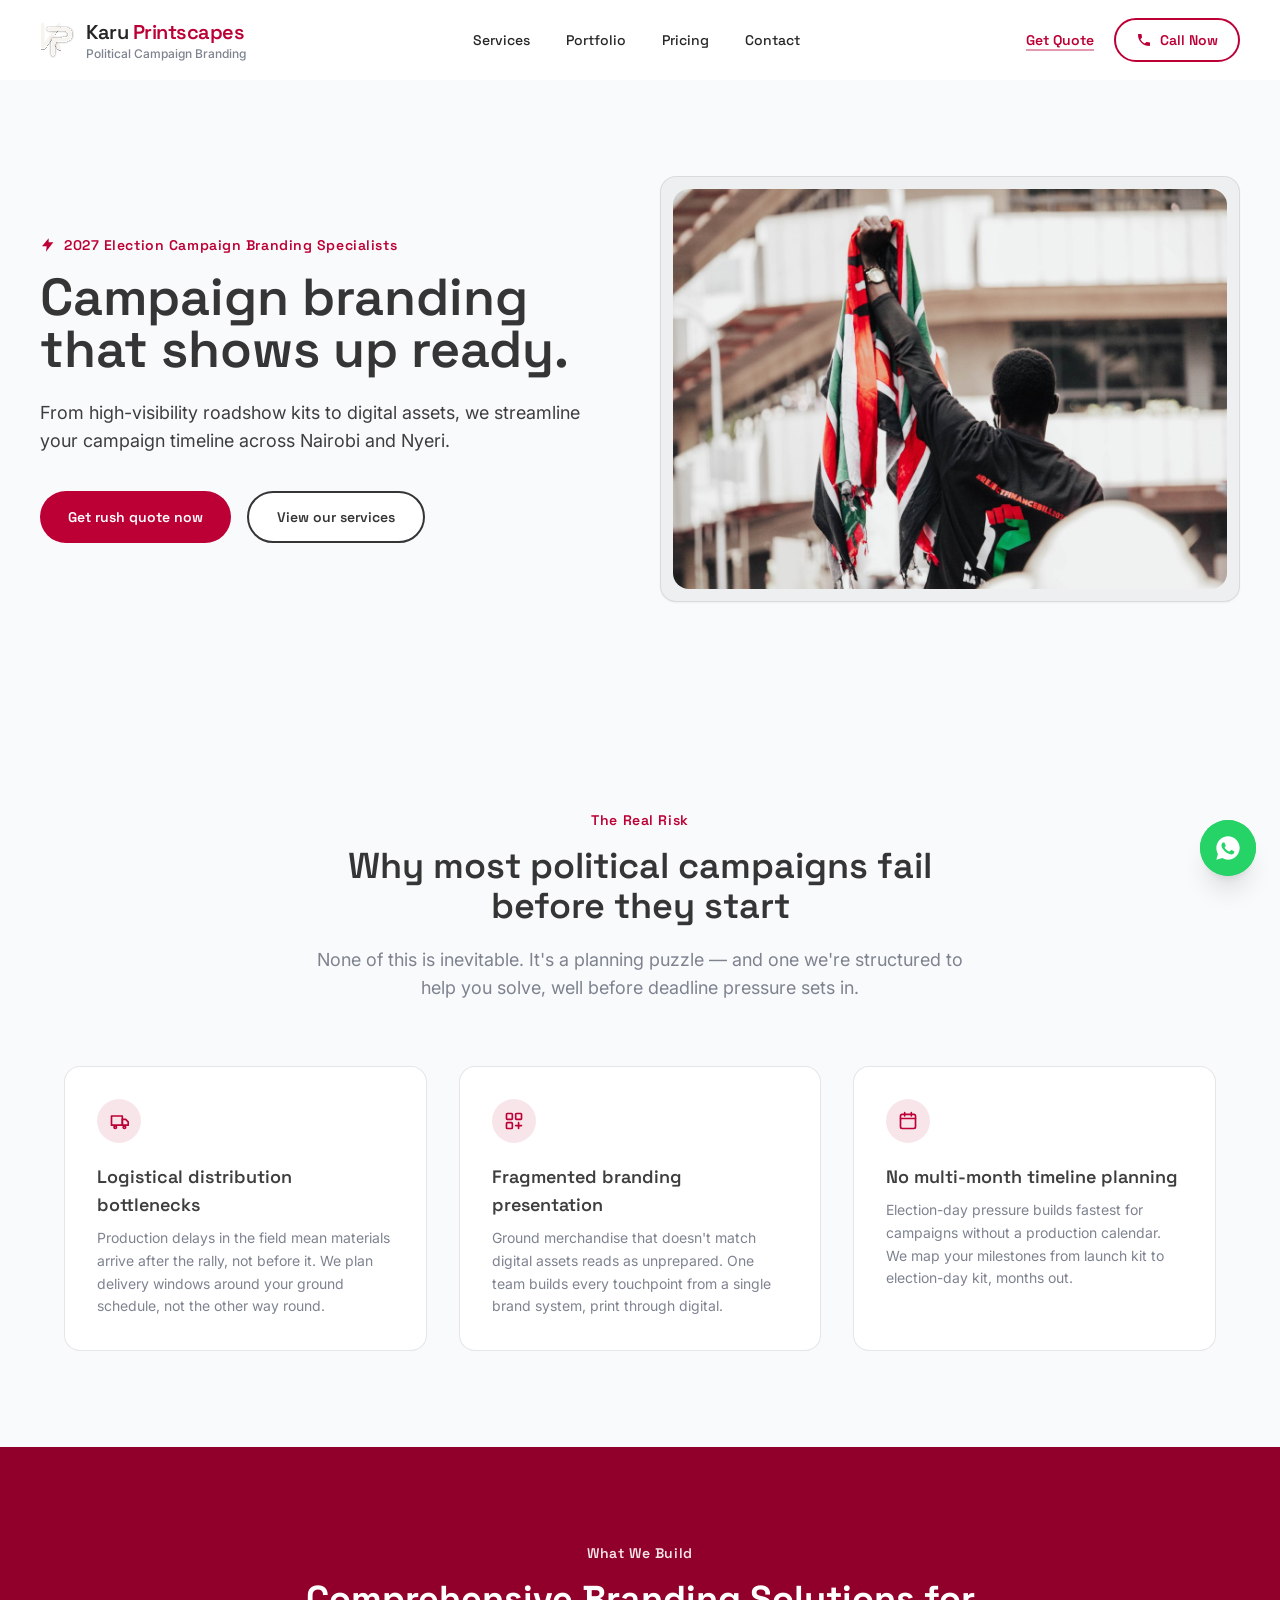
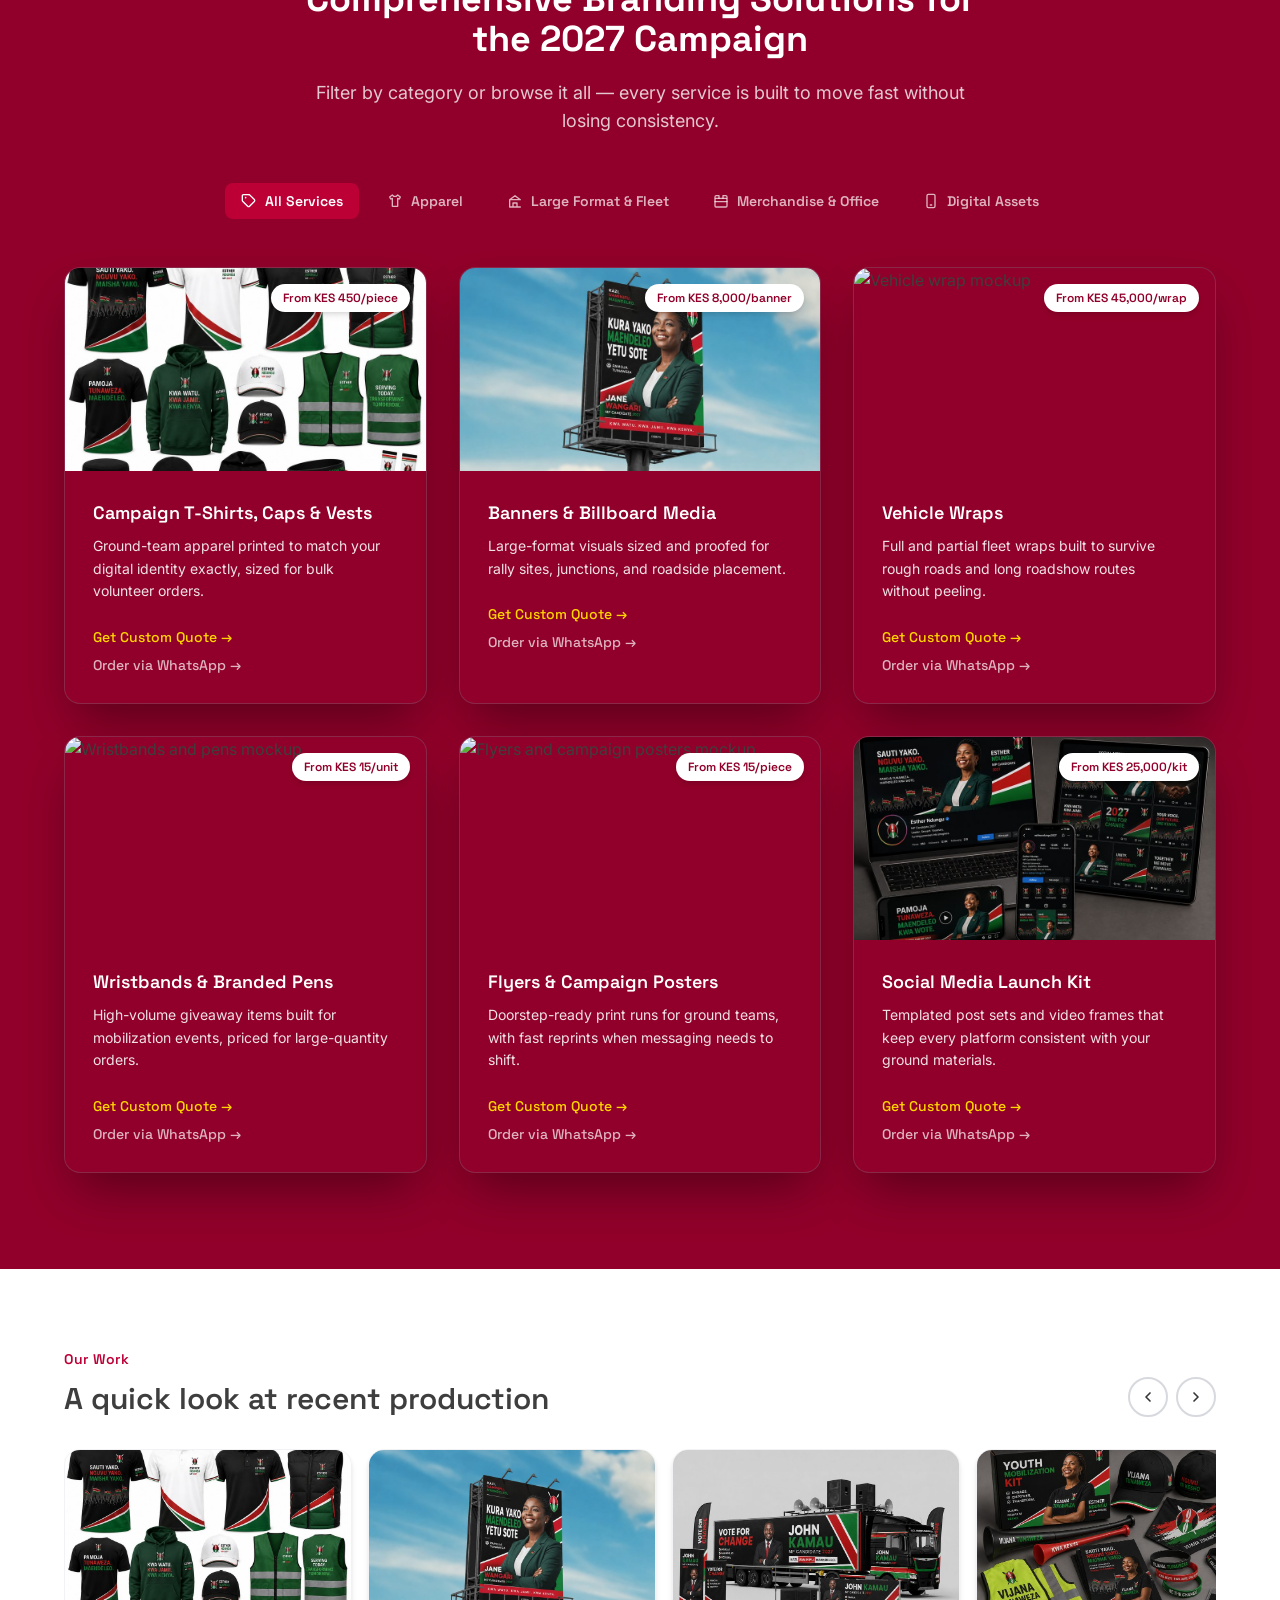
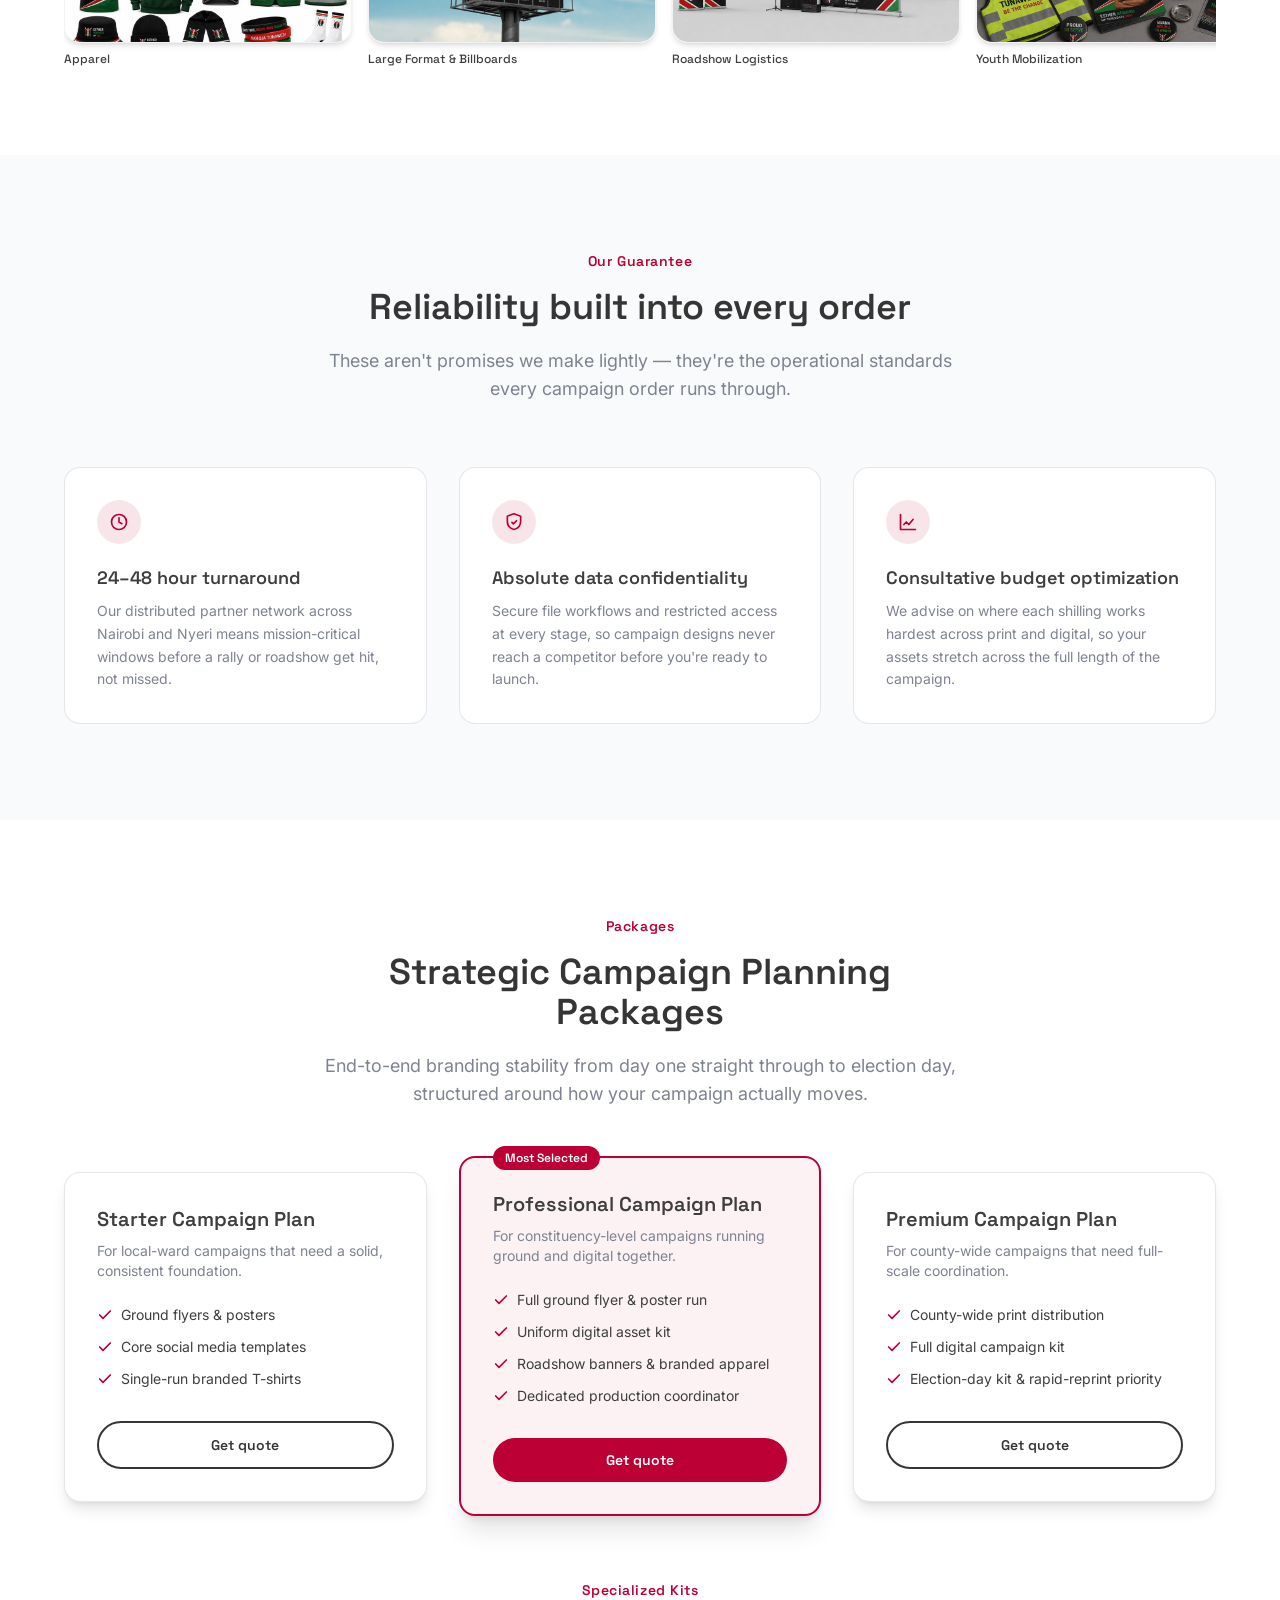
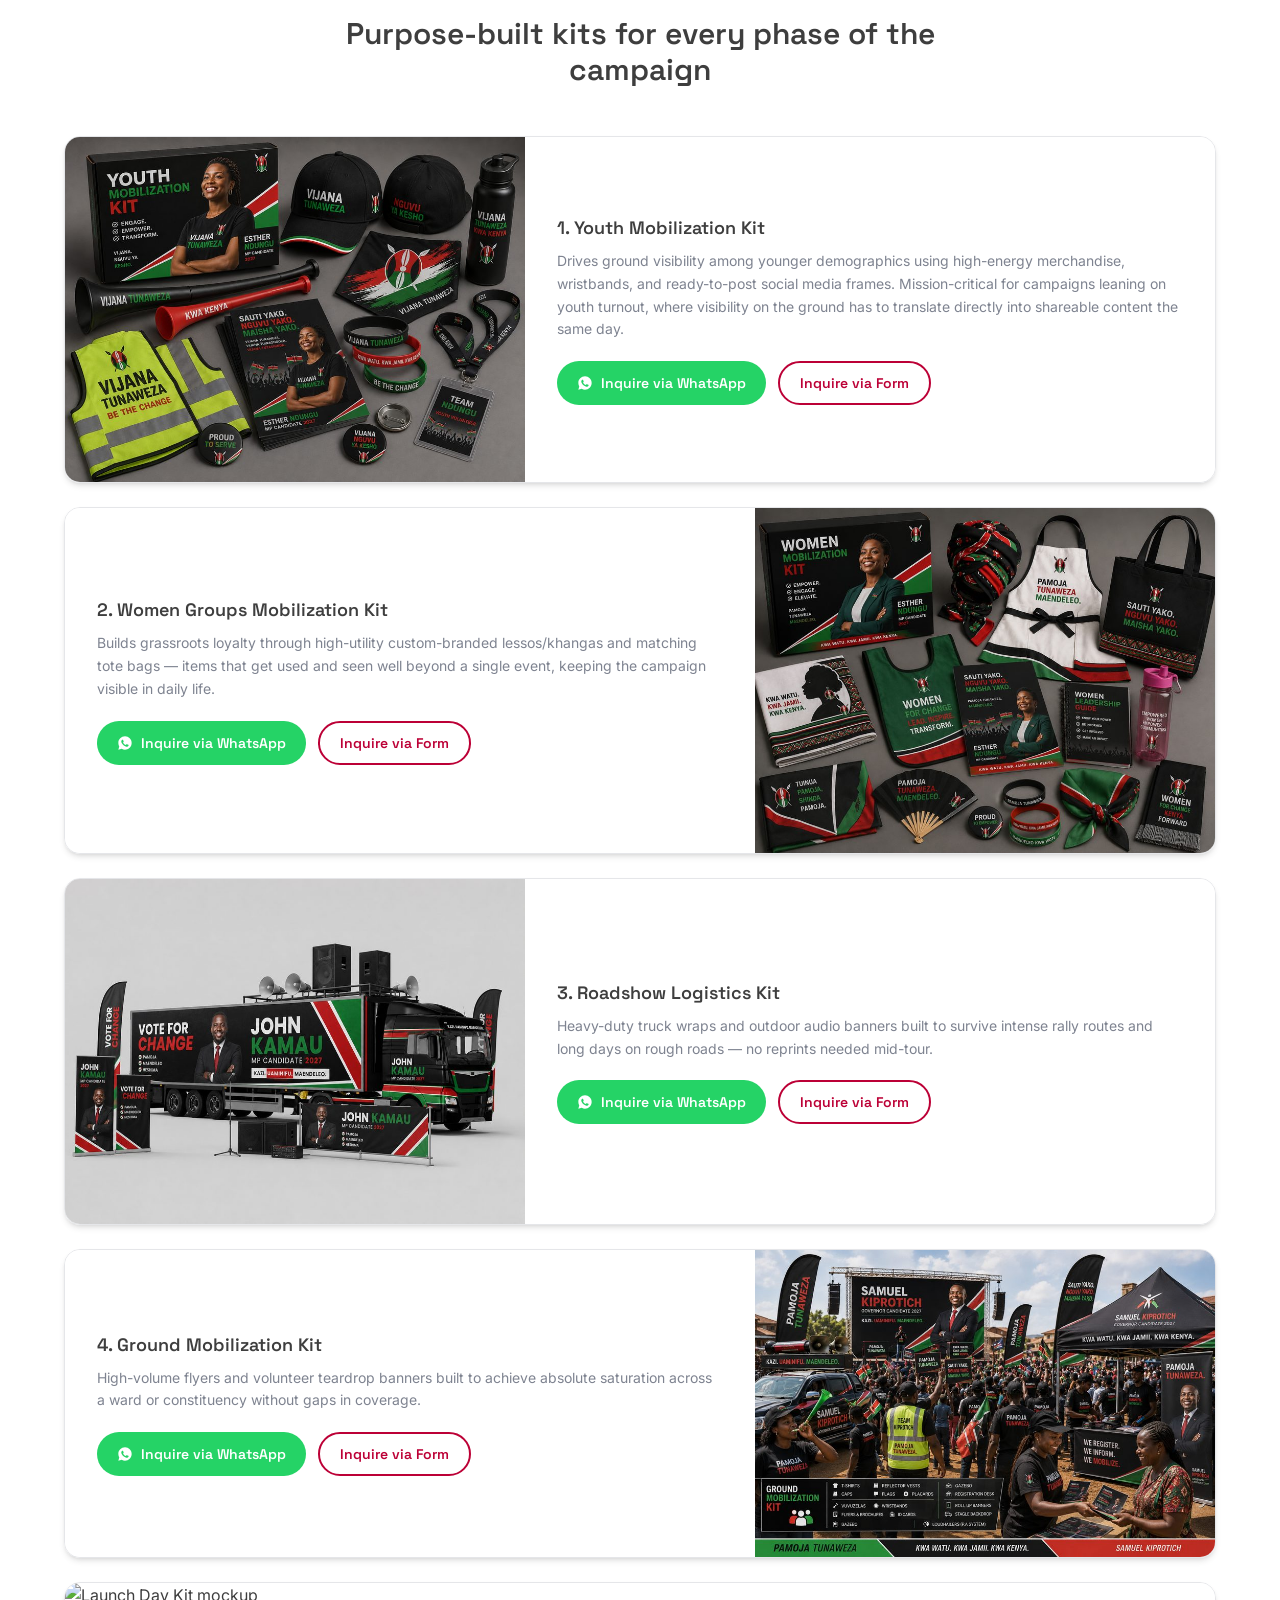
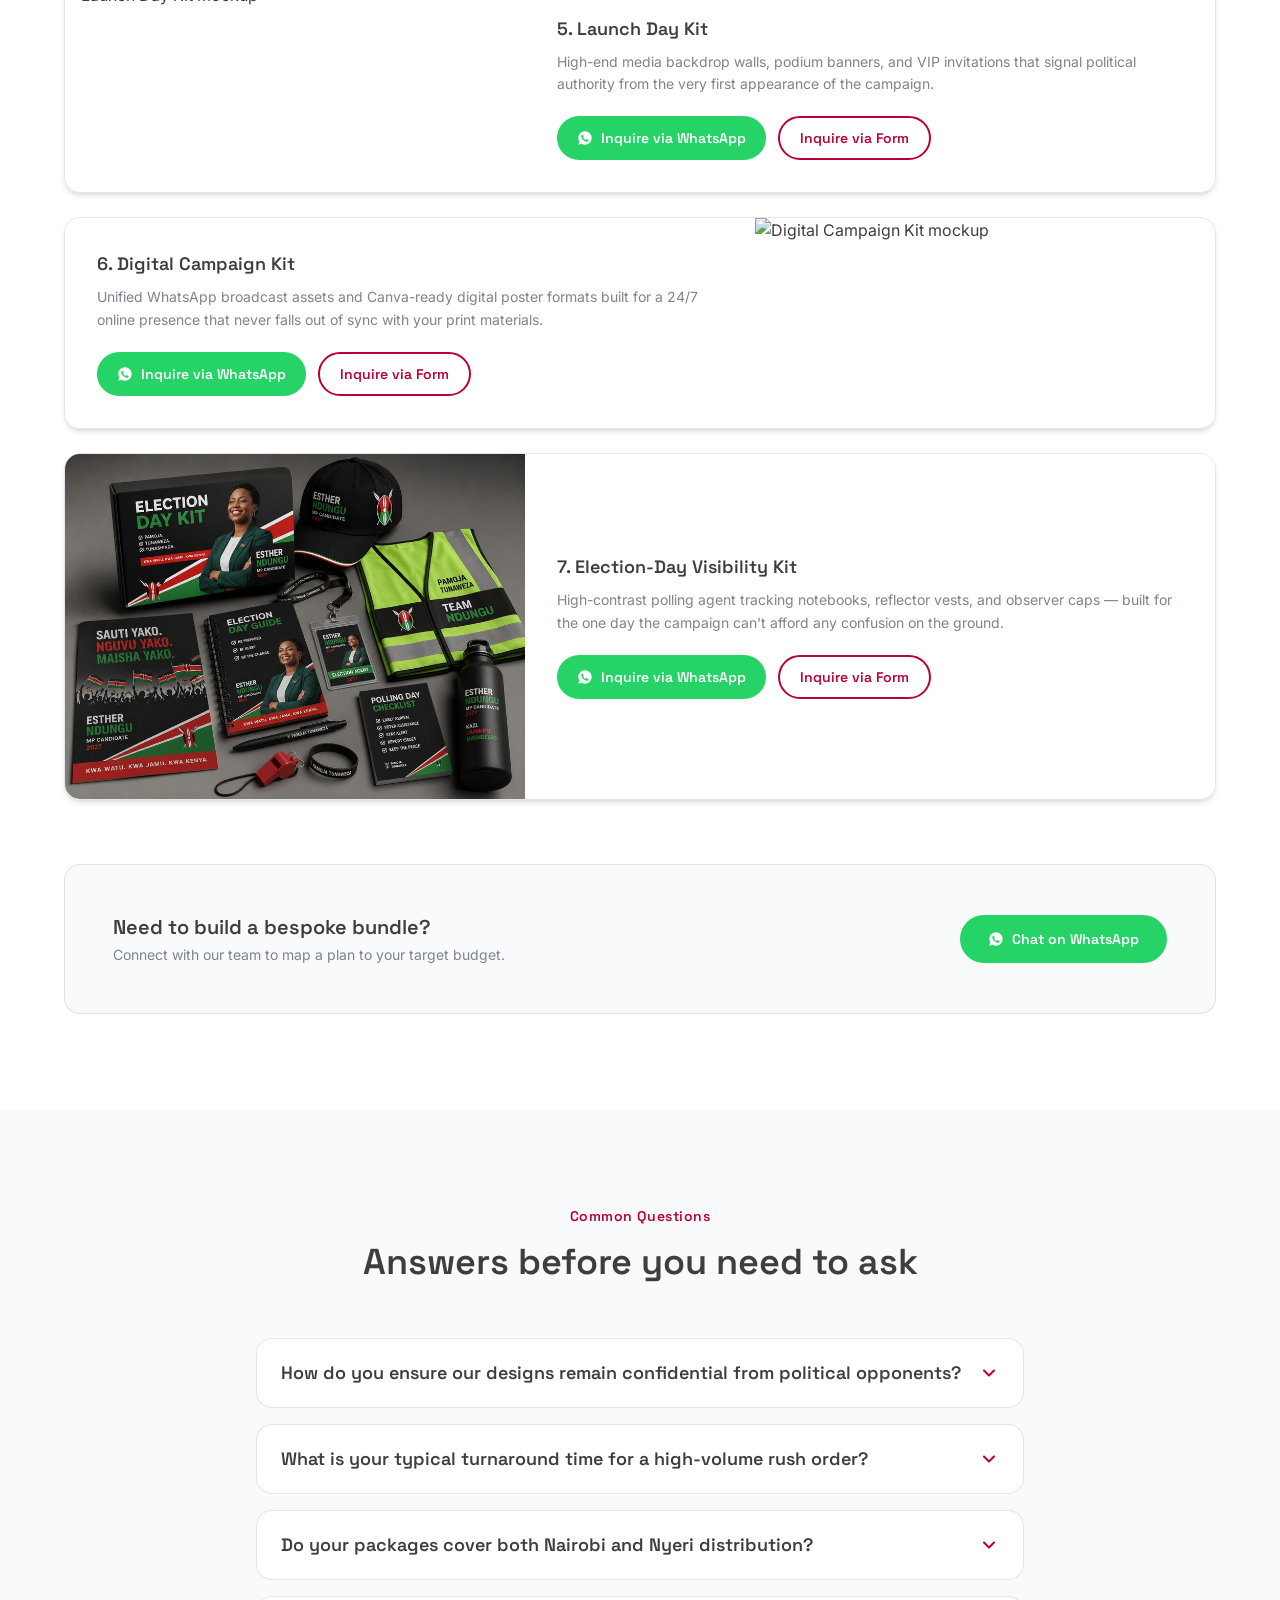
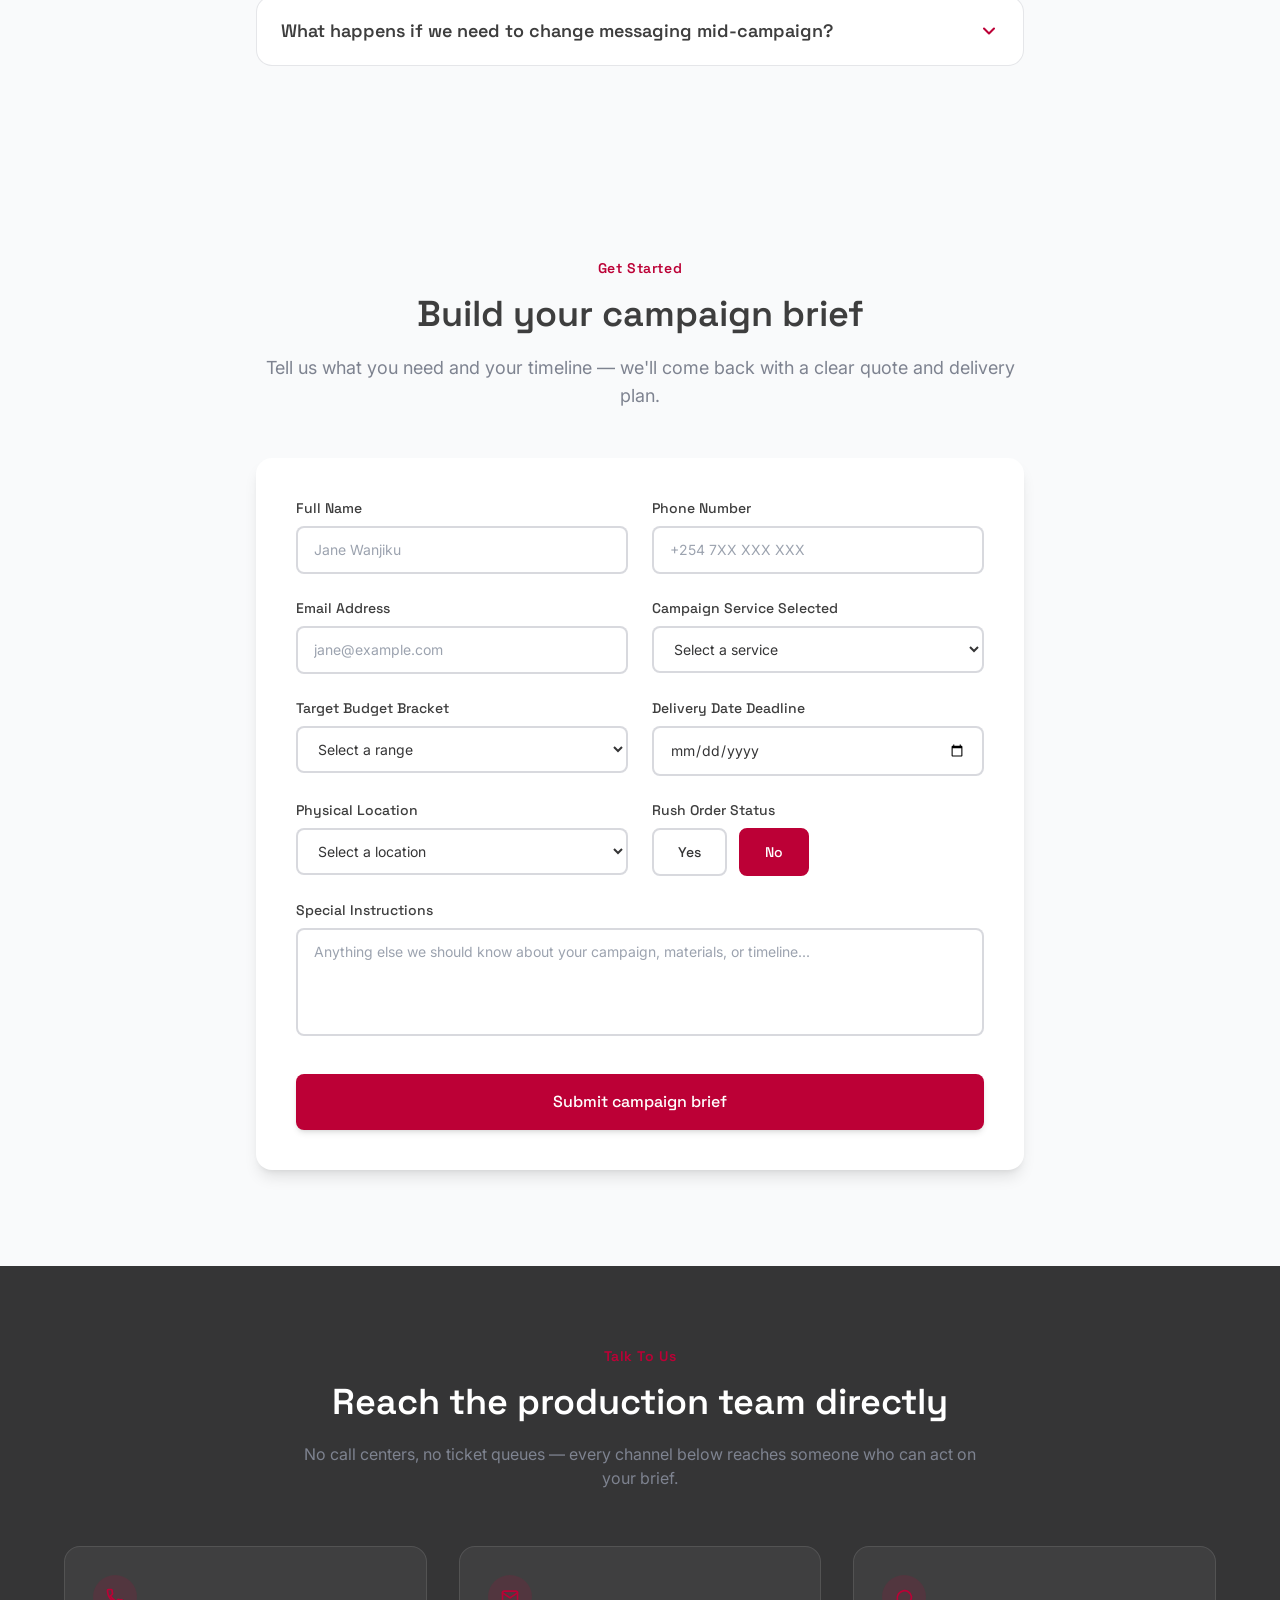
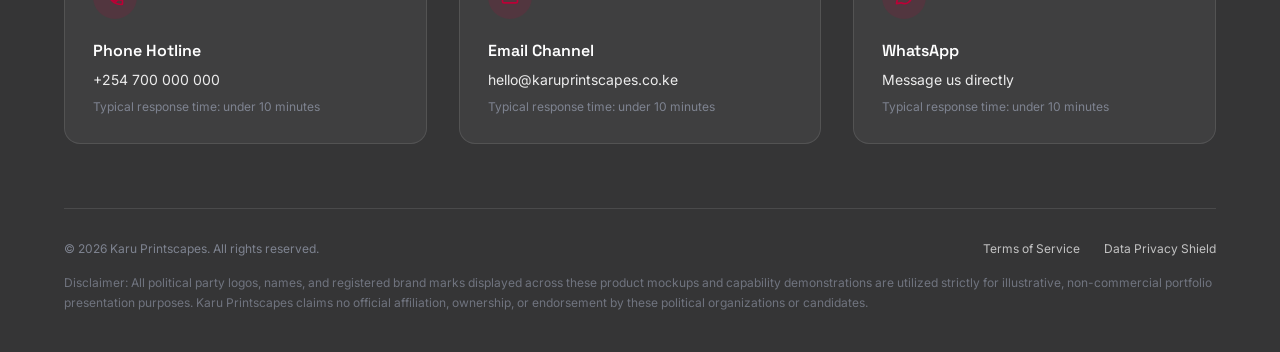
==== index.html @ 7ddee662 "Initial commit" ====
<!DOCTYPE html>
<html lang="en">
<head>
<meta charset="UTF-8" />
<meta name="viewport" content="width=device-width, initial-scale=1.0" />
<title>Karu Printscapes — 2027 Election Campaign Branding Specialists</title>
<meta name="description" content="Print-on-demand, strategic design, and full campaign branding for Kenyan political candidates and party strategists." />

<!-- Open Graph: controls how the link previews when shared via WhatsApp, Facebook, etc. -->
<meta property="og:title" content="Karu Printscapes — 2027 Election Campaign Branding Specialists" />
<meta property="og:description" content="Print-on-demand, strategic design, and full campaign branding across Nairobi and Nyeri." />
<meta property="og:image" content="assets/img/hero-image.jpg" />
<meta property="og:type" content="website" />

<!-- Google Fonts: Space Grotesk (display/nav) + Inter (body/utility) -->
<link rel="preconnect" href="https://fonts.googleapis.com">
<link rel="preconnect" href="https://fonts.gstatic.com" crossorigin>
<link href="https://fonts.googleapis.com/css2?family=Space+Grotesk:wght@500;600;700&family=Inter:wght@400;500;600&display=swap" rel="stylesheet">

<!-- Production Tailwind build: purged + minified (24KB vs the CDN's full runtime compiler) -->
<link rel="stylesheet" href="assets/css/style.css">

<!-- Favicon -->
<link rel="icon" type="image/svg+xml" href="assets/img/karu-logo.svg">

</head>

<body class="bg-white antialiased">

<!-- ============ STICKY HEADER ============ -->
<header id="site-header" class="sticky top-0 z-50 bg-transparent transition-all duration-300 ease-in-out">
  <div class="max-w-7xl mx-auto px-5 sm:px-8 lg:px-10">
    <div class="flex items-center justify-between h-16 md:h-20">

      <!-- Logo mark + wordmark -->
      <a href="#top" class="flex items-center gap-3 shrink-0 group">
        <!-- Karu Printscapes logo mark -->
        <img src="assets/img/karu-logo.svg" alt="Karu Printscapes Logo" class="h-9 w-auto shrink-0">
        <span class="flex flex-col leading-tight">
          <span class="font-display font-semibold text-lg md:text-xl tracking-tight">
            <span class="logo-text text-neutral-800 transition-colors duration-300 ease-in-out">Karu</span>
            <span class="text-brand-red">Printscapes</span>
          </span>
          <span class="logo-subtitle font-body text-[11px] sm:text-xs font-medium text-brand-slate transition-colors duration-300 ease-in-out">
            Political Campaign Branding
          </span>
        </span>
      </a>

      <!-- Desktop nav -->
      <nav class="hidden md:flex items-center gap-9">
        <a href="#services" class="nav-link font-display text-sm font-medium text-neutral-800 hover:text-brand-red transition-colors duration-300">Services</a>
        <a href="#portfolio" class="nav-link font-display text-sm font-medium text-neutral-800 hover:text-brand-red transition-colors duration-300">Portfolio</a>
        <a href="#pricing" class="nav-link font-display text-sm font-medium text-neutral-800 hover:text-brand-red transition-colors duration-300">Pricing</a>
        <a href="#contact" class="nav-link font-display text-sm font-medium text-neutral-800 hover:text-brand-red transition-colors duration-300">Contact</a>
      </nav>

      <!-- Desktop right actions -->
      <div class="hidden md:flex items-center gap-5">
        <a href="#brief" class="font-display text-sm font-semibold text-brand-red hover:text-brand-crimson transition-colors duration-300 underline decoration-2 underline-offset-4 decoration-brand-red/40 hover:decoration-brand-crimson">
          Get Quote
        </a>
        <a href="tel:+254700000000"
           class="inline-flex items-center gap-2 font-display text-sm font-semibold px-5 py-2.5 rounded-full border-2 border-brand-red text-brand-red bg-white
                  transition-all duration-300 ease-in-out
                  hover:bg-brand-red hover:text-white hover:shadow-lg hover:shadow-brand-red/25 hover:-translate-y-0.5">
          <svg xmlns="http://www.w3.org/2000/svg" viewBox="0 0 24 24" fill="currentColor" class="w-4 h-4">
            <path d="M6.62 10.79a15.05 15.05 0 0 0 6.59 6.59l2.2-2.2a1 1 0 0 1 1.01-.24 11.36 11.36 0 0 0 3.57.57 1 1 0 0 1 1 1V20a1 1 0 0 1-1 1A17 17 0 0 1 3 4a1 1 0 0 1 1-1h3.5a1 1 0 0 1 1 1 11.36 11.36 0 0 0 .57 3.57 1 1 0 0 1-.25 1.01l-2.2 2.21Z"/>
          </svg>
          Call Now
        </a>
      </div>

      <!-- Mobile hamburger -->
      <button id="menu-toggle" aria-label="Toggle navigation menu" aria-expanded="false"
              class="md:hidden flex flex-col justify-center items-center w-10 h-10 rounded-lg
                     transition-colors duration-300 hover:bg-brand-red/5 focus:outline-none focus:ring-2 focus:ring-brand-red/40">
        <span class="hamburger-line line-1 block w-6 h-0.5 bg-neutral-800 rounded-full mb-1.5 transition-colors duration-300 ease-in-out"></span>
        <span class="hamburger-line line-2 block w-6 h-0.5 bg-neutral-800 rounded-full mb-1.5 transition-colors duration-300 ease-in-out"></span>
        <span class="hamburger-line line-3 block w-6 h-0.5 bg-neutral-800 rounded-full transition-colors duration-300 ease-in-out"></span>
      </button>

    </div>
  </div>

  <!-- Mobile menu panel -->
  <div id="mobile-menu" class="md:hidden border-t border-brand-slate/20 bg-white">
    <nav class="flex flex-col px-5 py-4 gap-1">
      <a href="#services" class="font-display font-medium text-brand-charcoal-deep px-3 py-3 rounded-lg transition-all duration-300 hover:bg-brand-red/5 hover:text-brand-red hover:pl-4">Services</a>
      <a href="#portfolio" class="font-display font-medium text-brand-charcoal-deep px-3 py-3 rounded-lg transition-all duration-300 hover:bg-brand-red/5 hover:text-brand-red hover:pl-4">Portfolio</a>
      <a href="#pricing" class="font-display font-medium text-brand-charcoal-deep px-3 py-3 rounded-lg transition-all duration-300 hover:bg-brand-red/5 hover:text-brand-red hover:pl-4">Pricing</a>
      <a href="#contact" class="font-display font-medium text-brand-charcoal-deep px-3 py-3 rounded-lg transition-all duration-300 hover:bg-brand-red/5 hover:text-brand-red hover:pl-4">Contact</a>

      <div class="h-px bg-brand-slate/20 my-2"></div>

      <a href="#brief" class="font-display font-semibold text-brand-red px-3 py-3 rounded-lg transition-all duration-300 hover:bg-brand-red/5">Get Quote</a>
      <a href="tel:+254700000000"
         class="inline-flex items-center justify-center gap-2 font-display font-semibold px-5 py-3 mt-1 rounded-full border-2 border-brand-red text-brand-red
                transition-all duration-300 ease-in-out hover:bg-brand-red hover:text-white">
        <svg xmlns="http://www.w3.org/2000/svg" viewBox="0 0 24 24" fill="currentColor" class="w-4 h-4">
          <path d="M6.62 10.79a15.05 15.05 0 0 0 6.59 6.59l2.2-2.2a1 1 0 0 1 1.01-.24 11.36 11.36 0 0 0 3.57.57 1 1 0 0 1 1 1V20a1 1 0 0 1-1 1A17 17 0 0 1 3 4a1 1 0 0 1 1-1h3.5a1 1 0 0 1 1 1 11.36 11.36 0 0 0 .57 3.57 1 1 0 0 1-.25 1.01l-2.2 2.21Z"/>
        </svg>
        Call Now
      </a>
    </nav>
  </div>
</header>

<!-- ============ THE 2027 ELECTION HERO SPACE ============ -->
<main id="top">
  <section class="relative overflow-hidden" style="background-color:#F9FAFB;">
    <div class="max-w-7xl mx-auto px-5 sm:px-8 lg:px-10 pt-16 pb-20 md:pt-24 md:pb-28">
      <div class="grid md:grid-cols-2 gap-12 md:gap-10 items-center">

        <!-- Left: copy + actions -->
        <div class="max-w-xl">
          <p class="flex items-center gap-2 font-display text-sm font-semibold text-brand-red tracking-[0.04em] mb-4">
            <svg xmlns="http://www.w3.org/2000/svg" viewBox="0 0 24 24" fill="#BC0036" class="w-4 h-4 shrink-0">
              <path d="M13 2 3 14h7l-1 8 11-14h-7l0-6Z"/>
            </svg>
            2027 Election Campaign Branding Specialists
          </p>
          <h1 class="font-display text-4xl sm:text-5xl lg:text-[3.25rem] leading-[1.1] font-semibold text-brand-charcoal-deep">
            Campaign branding that shows up ready.
          </h1>
          <p class="mt-6 text-base md:text-lg text-brand-charcoal leading-relaxed">
            From high-visibility roadshow kits to digital assets, we streamline your campaign timeline across Nairobi and Nyeri.
          </p>

          <div class="mt-9 flex flex-col sm:flex-row gap-4">
            <a href="#brief"
               class="inline-flex items-center justify-center gap-2 font-display text-sm font-semibold px-7 py-3.5 rounded-full
                      bg-brand-red text-white transition-all duration-300 ease-in-out
                      hover:bg-brand-crimson hover:shadow-lg hover:shadow-brand-red/30 hover:-translate-y-0.5">
              Get rush quote now
            </a>
            <a href="#services"
               class="inline-flex items-center justify-center gap-2 font-display text-sm font-semibold px-7 py-3.5 rounded-full
                      border-2 border-brand-charcoal-deep text-brand-charcoal-deep bg-white transition-all duration-300 ease-in-out
                      hover:bg-brand-charcoal-deep hover:text-white hover:-translate-y-0.5">
              View our services
            </a>
          </div>
        </div>

        <!-- Right: primary visual anchor -->
        <div class="w-full">
          <div class="relative rounded-2xl border border-brand-slate/20 bg-brand-charcoal-deep/5 p-2 sm:p-3 shadow-sm
                      transition-all duration-300 ease-in-out hover:shadow-xl hover:-translate-y-1">
            <!-- Hero image placeholder: swap `src` for a real, licensed image URL. -->
            <img src="assets/img/hero-image.jpg" alt="Campaign rally in progress"
                 width="700" height="500"
                 class="rounded-2xl w-full h-[280px] sm:h-[340px] md:h-[400px] object-cover">

          </div>
        </div>

      </div>
    </div>
  </section>

  <!-- ============ PROBLEM-AGITATION: WHY CAMPAIGNS FAIL ============ -->
  <section class="reveal py-24 px-6" style="background-color:#F9FAFB;">
    <div class="max-w-6xl mx-auto">
      <div class="max-w-2xl mx-auto text-center mb-16">
        <p class="font-display text-sm font-semibold text-brand-red tracking-[0.04em] mb-4">
          The Real Risk
        </p>
        <h2 class="font-display text-3xl sm:text-4xl font-semibold text-brand-charcoal-deep leading-tight">
          Why most political campaigns fail before they start
        </h2>
        <p class="mt-5 text-base md:text-lg" style="color:#7E8390;">
          None of this is inevitable. It's a planning puzzle — and one we're structured to help you solve, well before deadline pressure sets in.
        </p>
      </div>

      <div class="grid sm:grid-cols-2 lg:grid-cols-3 gap-6 lg:gap-8">

        <!-- Card 1: Logistical distribution bottlenecks -->
        <div class="rounded-2xl border border-brand-slate/20 p-8 bg-white transition-all duration-300 ease-in-out hover:shadow-xl hover:-translate-y-1">
          <div class="w-11 h-11 rounded-full bg-brand-red/10 flex items-center justify-center mb-5">
            <svg xmlns="http://www.w3.org/2000/svg" viewBox="0 0 24 24" fill="none" stroke="#BC0036" stroke-width="2" stroke-linecap="round" stroke-linejoin="round" class="w-5 h-5">
              <path d="M3 17h13V6H3v11Z"/>
              <path d="M16 10h4l3 3v4h-7v-7Z"/>
              <circle cx="7.5" cy="19.5" r="1.5"/>
              <circle cx="18.5" cy="19.5" r="1.5"/>
            </svg>
          </div>
          <h3 class="font-display text-lg font-semibold mb-2" style="color:#3E3E3E;">
            Logistical distribution bottlenecks
          </h3>
          <p class="text-sm leading-relaxed" style="color:#7E8390;">
            Production delays in the field mean materials arrive after the rally, not before it. We plan delivery windows around your ground schedule, not the other way round.
          </p>
        </div>

        <!-- Card 2: Fragmented branding presentation -->
        <div class="rounded-2xl border border-brand-slate/20 p-8 bg-white transition-all duration-300 ease-in-out hover:shadow-xl hover:-translate-y-1">
          <div class="w-11 h-11 rounded-full bg-brand-red/10 flex items-center justify-center mb-5">
            <svg xmlns="http://www.w3.org/2000/svg" viewBox="0 0 24 24" fill="none" stroke="#BC0036" stroke-width="2" stroke-linecap="round" stroke-linejoin="round" class="w-5 h-5">
              <rect x="3" y="3" width="7" height="7" rx="1"/>
              <rect x="14" y="3" width="7" height="7" rx="1"/>
              <rect x="3" y="14" width="7" height="7" rx="1"/>
              <path d="M17.5 14v7M14 17.5h7"/>
            </svg>
          </div>
          <h3 class="font-display text-lg font-semibold mb-2" style="color:#3E3E3E;">
            Fragmented branding presentation
          </h3>
          <p class="text-sm leading-relaxed" style="color:#7E8390;">
            Ground merchandise that doesn't match digital assets reads as unprepared. One team builds every touchpoint from a single brand system, print through digital.
          </p>
        </div>

        <!-- Card 3: Lack of multi-month timeline planning -->
        <div class="rounded-2xl border border-brand-slate/20 p-8 bg-white transition-all duration-300 ease-in-out hover:shadow-xl hover:-translate-y-1 sm:col-span-2 lg:col-span-1">
          <div class="w-11 h-11 rounded-full bg-brand-red/10 flex items-center justify-center mb-5">
            <svg xmlns="http://www.w3.org/2000/svg" viewBox="0 0 24 24" fill="none" stroke="#BC0036" stroke-width="2" stroke-linecap="round" stroke-linejoin="round" class="w-5 h-5">
              <rect x="3" y="4" width="18" height="17" rx="2"/>
              <path d="M3 9h18M8 2v4M16 2v4"/>
            </svg>
          </div>
          <h3 class="font-display text-lg font-semibold mb-2" style="color:#3E3E3E;">
            No multi-month timeline planning
          </h3>
          <p class="text-sm leading-relaxed" style="color:#7E8390;">
            Election-day pressure builds fastest for campaigns without a production calendar. We map your milestones from launch kit to election-day kit, months out.
          </p>
        </div>

      </div>
    </div>
  </section>

  <!-- ============ THE CAMPAIGN SOLUTIONS HUB (INTERACTIVE DYNAMIC TABS) ============ -->
  <section id="services" class="reveal py-24 px-6" style="background-color:#91002A;">
    <div class="max-w-6xl mx-auto">

      <div class="max-w-2xl mx-auto text-center mb-12">
        <p class="font-display text-sm font-semibold text-white/90 tracking-[0.04em] mb-4">
          What We Build
        </p>
        <h2 class="font-display text-3xl sm:text-4xl font-bold text-white leading-tight">
          Comprehensive Branding Solutions for the 2027 Campaign
        </h2>
        <p class="mt-5 text-base md:text-lg text-[#F9FAFB]/80">
          Filter by category or browse it all — every service is built to move fast without losing consistency.
        </p>
      </div>

      <!-- Tab navigation -->
      <div id="service-tabs" role="tablist" aria-label="Filter services" class="flex flex-wrap justify-center gap-2 sm:gap-3 mb-12">
        <button type="button" role="tab" data-filter="all" aria-selected="true"
                class="tab-btn inline-flex items-center gap-2 font-display text-sm font-semibold px-4 py-2 rounded-lg bg-brand-red text-white transition-all duration-300 ease-in-out">
          <svg xmlns="http://www.w3.org/2000/svg" viewBox="0 0 24 24" fill="none" stroke="currentColor" stroke-width="2" stroke-linecap="round" stroke-linejoin="round" class="w-4 h-4">
            <path d="M12.59 2.41 20 9.83a2 2 0 0 1 0 2.83l-7.17 7.17a2 2 0 0 1-2.83 0L2.41 12.24a2 2 0 0 1-.41-.59V4a1.6 1.6 0 0 1 1.6-1.6h7.65c.22 0 .43.09.59.24Z"/>
            <circle cx="7" cy="7" r="1.2" fill="currentColor" stroke="none"/>
          </svg>
          All Services
        </button>
        <button type="button" role="tab" data-filter="apparel" aria-selected="false"
                class="tab-btn inline-flex items-center gap-2 font-display text-sm font-semibold px-4 py-2 rounded-lg text-white/70 transition-all duration-300 ease-in-out hover:text-white hover:bg-white/10">
          <svg xmlns="http://www.w3.org/2000/svg" viewBox="0 0 24 24" fill="none" stroke="currentColor" stroke-width="2" stroke-linecap="round" stroke-linejoin="round" class="w-4 h-4">
            <path d="M8 3 4 6l1.5 3L8 8v12h8V8l2.5 1L20 6l-4-3-2 2h-4L8 3Z"/>
          </svg>
          Apparel
        </button>
        <button type="button" role="tab" data-filter="large-format" aria-selected="false"
                class="tab-btn inline-flex items-center gap-2 font-display text-sm font-semibold px-4 py-2 rounded-lg text-white/70 transition-all duration-300 ease-in-out hover:text-white hover:bg-white/10">
          <svg xmlns="http://www.w3.org/2000/svg" viewBox="0 0 24 24" fill="none" stroke="currentColor" stroke-width="2" stroke-linecap="round" stroke-linejoin="round" class="w-4 h-4">
            <path d="M4 21V10M4 10l8-6 8 6M4 10h16M4 21h16M9 21v-6h6v6"/>
          </svg>
          Large Format &amp; Fleet
        </button>
        <button type="button" role="tab" data-filter="merch-office" aria-selected="false"
                class="tab-btn inline-flex items-center gap-2 font-display text-sm font-semibold px-4 py-2 rounded-lg text-white/70 transition-all duration-300 ease-in-out hover:text-white hover:bg-white/10">
          <svg xmlns="http://www.w3.org/2000/svg" viewBox="0 0 24 24" fill="none" stroke="currentColor" stroke-width="2" stroke-linecap="round" stroke-linejoin="round" class="w-4 h-4">
            <rect x="3" y="8" width="18" height="13" rx="1.5"/>
            <path d="M3 8V6a2 2 0 0 1 2-2h3.5M21 8V6a2 2 0 0 0-2-2h-3.5M9 4v4M15 4v4M3 13h18"/>
          </svg>
          Merchandise &amp; Office
        </button>
        <button type="button" role="tab" data-filter="digital" aria-selected="false"
                class="tab-btn inline-flex items-center gap-2 font-display text-sm font-semibold px-4 py-2 rounded-lg text-white/70 transition-all duration-300 ease-in-out hover:text-white hover:bg-white/10">
          <svg xmlns="http://www.w3.org/2000/svg" viewBox="0 0 24 24" fill="none" stroke="currentColor" stroke-width="2" stroke-linecap="round" stroke-linejoin="round" class="w-4 h-4">
            <rect x="6" y="2" width="12" height="20" rx="2"/>
            <path d="M11 18h2"/>
          </svg>
          Digital Assets
        </button>
      </div>

      <!-- Service cards: 3-column x 2-row grid, 6 total -->
      <div id="service-grid" class="grid sm:grid-cols-2 lg:grid-cols-3 gap-6 lg:gap-8">

        <!-- Apparel -->
        <div class="service-card group" data-category="apparel">
          <div class="relative h-full rounded-2xl bg-[#91002A] border border-[#7E8390]/30 shadow-2xl shadow-black/40 overflow-hidden transition-all duration-300 hover:-translate-y-1">
            <span class="absolute top-4 right-4 z-10 bg-white text-[#91002A] text-xs font-display font-semibold px-3 py-1.5 rounded-full shadow-md">
              From KES 450/piece
            </span>
            <div class="w-full aspect-video overflow-hidden rounded-t-xl">
              <!-- Mockup placeholder: swap `src` for a real, licensed product photo. -->
              <img src="assets/img/mockup-apparel.jpg" alt="Campaign apparel mockup"
                   class="w-full h-full object-cover transition-transform duration-500 ease-out group-hover:scale-105">
            </div>
            <div class="p-7">
              <h3 class="font-display text-lg font-semibold text-white mb-2">Campaign T-Shirts, Caps &amp; Vests</h3>
              <p class="text-sm leading-relaxed mb-6 text-[#F9FAFB]/90">
                Ground-team apparel printed to match your digital identity exactly, sized for bulk volunteer orders.
              </p>
              <div class="flex flex-col gap-2">
                <a href="#brief" class="font-display text-sm font-medium text-[#FFD700] hover:text-white transition-colors duration-300">Get Custom Quote →</a>
                <a href="https://wa.me/254700000000?text=Hi%2C%20I%27d%20like%20a%20quote%20for%20Campaign%20T-Shirts%2C%20Caps%20%26%20Vests" target="_blank" rel="noopener"
                   class="font-display text-sm font-medium text-white/70 hover:text-white transition-colors duration-300">Order via WhatsApp →</a>
              </div>
            </div>
          </div>
        </div>

        <!-- Large Format & Fleet: Banners -->
        <div class="service-card group" data-category="large-format">
          <div class="relative h-full rounded-2xl bg-[#91002A] border border-[#7E8390]/30 shadow-2xl shadow-black/40 overflow-hidden transition-all duration-300 hover:-translate-y-1">
            <span class="absolute top-4 right-4 z-10 bg-white text-[#91002A] text-xs font-display font-semibold px-3 py-1.5 rounded-full shadow-md">
              From KES 8,000/banner
            </span>
            <div class="w-full aspect-video overflow-hidden rounded-t-xl">
              <img src="assets/img/mockup-large-format.jpg" alt="Banners and billboard mockup"
                   class="w-full h-full object-cover transition-transform duration-500 ease-out group-hover:scale-105">
            </div>
            <div class="p-7">
              <h3 class="font-display text-lg font-semibold text-white mb-2">Banners &amp; Billboard Media</h3>
              <p class="text-sm leading-relaxed mb-6 text-[#F9FAFB]/90">
                Large-format visuals sized and proofed for rally sites, junctions, and roadside placement.
              </p>
              <div class="flex flex-col gap-2">
                <a href="#brief" class="font-display text-sm font-medium text-[#FFD700] hover:text-white transition-colors duration-300">Get Custom Quote →</a>
                <a href="https://wa.me/254700000000?text=Hi%2C%20I%27d%20like%20a%20quote%20for%20Banners%20%26%20Billboard%20Media" target="_blank" rel="noopener"
                   class="font-display text-sm font-medium text-white/70 hover:text-white transition-colors duration-300">Order via WhatsApp →</a>
              </div>
            </div>
          </div>
        </div>

        <!-- Large Format & Fleet: Vehicle Wraps -->
        <div class="service-card group" data-category="large-format">
          <div class="relative h-full rounded-2xl bg-[#91002A] border border-[#7E8390]/30 shadow-2xl shadow-black/40 overflow-hidden transition-all duration-300 hover:-translate-y-1">
            <span class="absolute top-4 right-4 z-10 bg-white text-[#91002A] text-xs font-display font-semibold px-3 py-1.5 rounded-full shadow-md">
              From KES 45,000/wrap
            </span>
            <div class="w-full aspect-video overflow-hidden rounded-t-xl">
              <img src="mockup-vehicle-wraps.jpg" alt="Vehicle wrap mockup"
                   class="w-full h-full object-cover transition-transform duration-500 ease-out group-hover:scale-105">
            </div>
            <div class="p-7">
              <h3 class="font-display text-lg font-semibold text-white mb-2">Vehicle Wraps</h3>
              <p class="text-sm leading-relaxed mb-6 text-[#F9FAFB]/90">
                Full and partial fleet wraps built to survive rough roads and long roadshow routes without peeling.
              </p>
              <div class="flex flex-col gap-2">
                <a href="#brief" class="font-display text-sm font-medium text-[#FFD700] hover:text-white transition-colors duration-300">Get Custom Quote →</a>
                <a href="https://wa.me/254700000000?text=Hi%2C%20I%27d%20like%20a%20quote%20for%20Vehicle%20Wraps" target="_blank" rel="noopener"
                   class="font-display text-sm font-medium text-white/70 hover:text-white transition-colors duration-300">Order via WhatsApp →</a>
              </div>
            </div>
          </div>
        </div>

        <!-- Merchandise & Office: Wristbands & Pens -->
        <div class="service-card group" data-category="merch-office">
          <div class="relative h-full rounded-2xl bg-[#91002A] border border-[#7E8390]/30 shadow-2xl shadow-black/40 overflow-hidden transition-all duration-300 hover:-translate-y-1">
            <span class="absolute top-4 right-4 z-10 bg-white text-[#91002A] text-xs font-display font-semibold px-3 py-1.5 rounded-full shadow-md">
              From KES 15/unit
            </span>
            <div class="w-full aspect-video overflow-hidden rounded-t-xl">
              <img src="mockup-merch-office.jpg" alt="Wristbands and pens mockup"
                   class="w-full h-full object-cover transition-transform duration-500 ease-out group-hover:scale-105">
            </div>
            <div class="p-7">
              <h3 class="font-display text-lg font-semibold text-white mb-2">Wristbands &amp; Branded Pens</h3>
              <p class="text-sm leading-relaxed mb-6 text-[#F9FAFB]/90">
                High-volume giveaway items built for mobilization events, priced for large-quantity orders.
              </p>
              <div class="flex flex-col gap-2">
                <a href="#brief" class="font-display text-sm font-medium text-[#FFD700] hover:text-white transition-colors duration-300">Get Custom Quote →</a>
                <a href="https://wa.me/254700000000?text=Hi%2C%20I%27d%20like%20a%20quote%20for%20Wristbands%20%26%20Branded%20Pens" target="_blank" rel="noopener"
                   class="font-display text-sm font-medium text-white/70 hover:text-white transition-colors duration-300">Order via WhatsApp →</a>
              </div>
            </div>
          </div>
        </div>

        <!-- Merchandise & Office: Flyers & Posters -->
        <div class="service-card group" data-category="merch-office">
          <div class="relative h-full rounded-2xl bg-[#91002A] border border-[#7E8390]/30 shadow-2xl shadow-black/40 overflow-hidden transition-all duration-300 hover:-translate-y-1">
            <span class="absolute top-4 right-4 z-10 bg-white text-[#91002A] text-xs font-display font-semibold px-3 py-1.5 rounded-full shadow-md">
              From KES 15/piece
            </span>
            <div class="w-full aspect-video overflow-hidden rounded-t-xl">
              <img src="mockup-print-materials.jpg" alt="Flyers and campaign posters mockup"
                   class="w-full h-full object-cover transition-transform duration-500 ease-out group-hover:scale-105">
            </div>
            <div class="p-7">
              <h3 class="font-display text-lg font-semibold text-white mb-2">Flyers &amp; Campaign Posters</h3>
              <p class="text-sm leading-relaxed mb-6 text-[#F9FAFB]/90">
                Doorstep-ready print runs for ground teams, with fast reprints when messaging needs to shift.
              </p>
              <div class="flex flex-col gap-2">
                <a href="#brief" class="font-display text-sm font-medium text-[#FFD700] hover:text-white transition-colors duration-300">Get Custom Quote →</a>
                <a href="https://wa.me/254700000000?text=Hi%2C%20I%27d%20like%20a%20quote%20for%20Flyers%20%26%20Campaign%20Posters" target="_blank" rel="noopener"
                   class="font-display text-sm font-medium text-white/70 hover:text-white transition-colors duration-300">Order via WhatsApp →</a>
              </div>
            </div>
          </div>
        </div>

        <!-- Digital Assets -->
        <div class="service-card group" data-category="digital">
          <div class="relative h-full rounded-2xl bg-[#91002A] border border-[#7E8390]/30 shadow-2xl shadow-black/40 overflow-hidden transition-all duration-300 hover:-translate-y-1">
            <span class="absolute top-4 right-4 z-10 bg-white text-[#91002A] text-xs font-display font-semibold px-3 py-1.5 rounded-full shadow-md">
              From KES 25,000/kit
            </span>
            <div class="w-full aspect-video overflow-hidden rounded-t-xl">
              <img src="assets/img/mockup-digital-design.jpg" alt="Social media launch kit mockup"
                   class="w-full h-full object-cover transition-transform duration-500 ease-out group-hover:scale-105">
            </div>
            <div class="p-7">
              <h3 class="font-display text-lg font-semibold text-white mb-2">Social Media Launch Kit</h3>
              <p class="text-sm leading-relaxed mb-6 text-[#F9FAFB]/90">
                Templated post sets and video frames that keep every platform consistent with your ground materials.
              </p>
              <div class="flex flex-col gap-2">
                <a href="#brief" class="font-display text-sm font-medium text-[#FFD700] hover:text-white transition-colors duration-300">Get Custom Quote →</a>
                <a href="https://wa.me/254700000000?text=Hi%2C%20I%27d%20like%20a%20quote%20for%20a%20Social%20Media%20Launch%20Kit" target="_blank" rel="noopener"
                   class="font-display text-sm font-medium text-white/70 hover:text-white transition-colors duration-300">Order via WhatsApp →</a>
              </div>
            </div>
          </div>
        </div>

      </div>
    </div>
  </section>


  <!-- ============ PORTFOLIO CAROUSEL ============ -->
  <section id="portfolio" class="reveal py-20 px-6 bg-white">
    <div class="max-w-6xl mx-auto">

      <div class="flex items-end justify-between mb-8 gap-4">
        <div>
          <p class="font-display text-sm font-semibold text-brand-red tracking-[0.04em] mb-3">
            Our Work
          </p>
          <h2 class="font-display text-2xl sm:text-3xl font-semibold" style="color:#3E3E3E;">
            A quick look at recent production
          </h2>
        </div>
        <!-- Prev/next controls -->
        <div class="hidden sm:flex items-center gap-2 shrink-0">
          <button type="button" id="portfolio-prev" aria-label="Previous"
                  class="w-10 h-10 rounded-full border-2 border-brand-slate/30 flex items-center justify-center text-brand-charcoal-deep transition-all duration-300 hover:border-brand-red hover:text-brand-red">
            <svg xmlns="http://www.w3.org/2000/svg" viewBox="0 0 24 24" fill="none" stroke="currentColor" stroke-width="2.5" stroke-linecap="round" stroke-linejoin="round" class="w-4 h-4"><path d="m15 18-6-6 6-6"/></svg>
          </button>
          <button type="button" id="portfolio-next" aria-label="Next"
                  class="w-10 h-10 rounded-full border-2 border-brand-slate/30 flex items-center justify-center text-brand-charcoal-deep transition-all duration-300 hover:border-brand-red hover:text-brand-red">
            <svg xmlns="http://www.w3.org/2000/svg" viewBox="0 0 24 24" fill="none" stroke="currentColor" stroke-width="2.5" stroke-linecap="round" stroke-linejoin="round" class="w-4 h-4"><path d="m9 18 6-6-6-6"/></svg>
          </button>
        </div>
      </div>

      <!-- Scroll-snap track: swipeable on touch, buttons scroll it on desktop -->
      <div id="portfolio-track" class="flex gap-4 overflow-x-auto pb-2" style="scroll-snap-type: x mandatory; scrollbar-width: none; -ms-overflow-style: none;">

        <div class="shrink-0 w-64 sm:w-72" style="scroll-snap-align: start;">
          <div class="rounded-2xl overflow-hidden shadow-md border border-brand-slate/10">
            <img src="assets/img/mockup-apparel.jpg" alt="Campaign apparel production" class="w-full h-44 sm:h-48 object-cover">
          </div>
          <p class="mt-2 text-xs font-display font-medium" style="color:#3E3E3E;">Apparel</p>
        </div>

        <div class="shrink-0 w-64 sm:w-72" style="scroll-snap-align: start;">
          <div class="rounded-2xl overflow-hidden shadow-md border border-brand-slate/10">
            <img src="assets/img/mockup-large-format.jpg" alt="Billboard and banner production" class="w-full h-44 sm:h-48 object-cover">
          </div>
          <p class="mt-2 text-xs font-display font-medium" style="color:#3E3E3E;">Large Format &amp; Billboards</p>
        </div>

        <div class="shrink-0 w-64 sm:w-72" style="scroll-snap-align: start;">
          <div class="rounded-2xl overflow-hidden shadow-md border border-brand-slate/10">
            <img src="assets/img/mockup-roadshow-kit.jpg" alt="Roadshow truck production" class="w-full h-44 sm:h-48 object-cover">
          </div>
          <p class="mt-2 text-xs font-display font-medium" style="color:#3E3E3E;">Roadshow Logistics</p>
        </div>

        <div class="shrink-0 w-64 sm:w-72" style="scroll-snap-align: start;">
          <div class="rounded-2xl overflow-hidden shadow-md border border-brand-slate/10">
            <img src="assets/img/mockup-youth-kit.jpg" alt="Youth mobilization kit production" class="w-full h-44 sm:h-48 object-cover">
          </div>
          <p class="mt-2 text-xs font-display font-medium" style="color:#3E3E3E;">Youth Mobilization</p>
        </div>

        <div class="shrink-0 w-64 sm:w-72" style="scroll-snap-align: start;">
          <div class="rounded-2xl overflow-hidden shadow-md border border-brand-slate/10">
            <img src="assets/img/mockup-women-groups-kit.jpg" alt="Women groups mobilization kit production" class="w-full h-44 sm:h-48 object-cover">
          </div>
          <p class="mt-2 text-xs font-display font-medium" style="color:#3E3E3E;">Women Groups Mobilization</p>
        </div>

        <div class="shrink-0 w-64 sm:w-72" style="scroll-snap-align: start;">
          <div class="rounded-2xl overflow-hidden shadow-md border border-brand-slate/10">
            <img src="assets/img/mockup-ground-mobilization-kit.jpg" alt="Ground mobilization kit and rally production" class="w-full h-44 sm:h-48 object-cover">
          </div>
          <p class="mt-2 text-xs font-display font-medium" style="color:#3E3E3E;">Ground Mobilization</p>
        </div>

        <div class="shrink-0 w-64 sm:w-72" style="scroll-snap-align: start;">
          <div class="rounded-2xl overflow-hidden shadow-md border border-brand-slate/10">
            <img src="assets/img/mockup-election-day-kit.jpg" alt="Election day kit production" class="w-full h-44 sm:h-48 object-cover">
          </div>
          <p class="mt-2 text-xs font-display font-medium" style="color:#3E3E3E;">Election-Day Visibility</p>
        </div>

        <div class="shrink-0 w-64 sm:w-72" style="scroll-snap-align: start;">
          <div class="rounded-2xl overflow-hidden shadow-md border border-brand-slate/10">
            <img src="assets/img/mockup-digital-design.jpg" alt="Digital campaign asset production" class="w-full h-44 sm:h-48 object-cover">
          </div>
          <p class="mt-2 text-xs font-display font-medium" style="color:#3E3E3E;">Digital Assets</p>
        </div>

      </div>
    </div>
  </section>


  <!-- ============ OPERATIONAL SERVICE GUARANTEE BLOCK ============ -->
  <section class="reveal py-24 px-6" style="background-color:#F9FAFB;">
    <div class="max-w-6xl mx-auto">
      <div class="max-w-2xl mx-auto text-center mb-16">
        <p class="font-display text-sm font-semibold text-brand-red tracking-[0.04em] mb-4">
          Our Guarantee
        </p>
        <h2 class="font-display text-3xl sm:text-4xl font-semibold text-brand-charcoal-deep leading-tight">
          Reliability built into every order
        </h2>
        <p class="mt-5 text-base md:text-lg" style="color:#7E8390;">
          These aren't promises we make lightly — they're the operational standards every campaign order runs through.
        </p>
      </div>

      <div class="grid sm:grid-cols-2 lg:grid-cols-3 gap-6 lg:gap-8">

        <div class="rounded-2xl border border-brand-slate/20 bg-white p-8 transition-all duration-300 ease-in-out hover:shadow-xl hover:-translate-y-1">
          <div class="w-11 h-11 rounded-full bg-brand-red/10 flex items-center justify-center mb-5">
            <svg xmlns="http://www.w3.org/2000/svg" viewBox="0 0 24 24" fill="none" stroke="#BC0036" stroke-width="2" stroke-linecap="round" stroke-linejoin="round" class="w-5 h-5">
              <circle cx="12" cy="12" r="9"/>
              <path d="M12 7v5l3.5 2"/>
            </svg>
          </div>
          <h3 class="font-display text-lg font-semibold mb-2" style="color:#3E3E3E;">
            24–48 hour turnaround
          </h3>
          <p class="text-sm leading-relaxed" style="color:#7E8390;">
            Our distributed partner network across Nairobi and Nyeri means mission-critical windows before a rally or roadshow get hit, not missed.
          </p>
        </div>

        <div class="rounded-2xl border border-brand-slate/20 bg-white p-8 transition-all duration-300 ease-in-out hover:shadow-xl hover:-translate-y-1">
          <div class="w-11 h-11 rounded-full bg-brand-red/10 flex items-center justify-center mb-5">
            <svg xmlns="http://www.w3.org/2000/svg" viewBox="0 0 24 24" fill="none" stroke="#BC0036" stroke-width="2" stroke-linecap="round" stroke-linejoin="round" class="w-5 h-5">
              <path d="M12 2 4 5v6c0 5 3.4 8.7 8 10 4.6-1.3 8-5 8-10V5l-8-3Z"/>
              <path d="M9.5 12.5l1.8 1.8L15 10.5"/>
            </svg>
          </div>
          <h3 class="font-display text-lg font-semibold mb-2" style="color:#3E3E3E;">
            Absolute data confidentiality
          </h3>
          <p class="text-sm leading-relaxed" style="color:#7E8390;">
            Secure file workflows and restricted access at every stage, so campaign designs never reach a competitor before you're ready to launch.
          </p>
        </div>

        <div class="rounded-2xl border border-brand-slate/20 bg-white p-8 transition-all duration-300 ease-in-out hover:shadow-xl hover:-translate-y-1 sm:col-span-2 lg:col-span-1">
          <div class="w-11 h-11 rounded-full bg-brand-red/10 flex items-center justify-center mb-5">
            <svg xmlns="http://www.w3.org/2000/svg" viewBox="0 0 24 24" fill="none" stroke="#BC0036" stroke-width="2" stroke-linecap="round" stroke-linejoin="round" class="w-5 h-5">
              <path d="M3 3v18h18"/>
              <path d="M7 15l3-3 3 3 5-6"/>
            </svg>
          </div>
          <h3 class="font-display text-lg font-semibold mb-2" style="color:#3E3E3E;">
            Consultative budget optimization
          </h3>
          <p class="text-sm leading-relaxed" style="color:#7E8390;">
            We advise on where each shilling works hardest across print and digital, so your assets stretch across the full length of the campaign.
          </p>
        </div>

      </div>
    </div>
  </section>

  <!-- ============ STRATEGIC CAMPAIGN PACKAGES SHOWCASE ============ -->
  <section id="pricing" class="reveal bg-white py-24 px-6">
    <div class="max-w-6xl mx-auto">

      <div class="max-w-2xl mx-auto text-center mb-16">
        <p class="font-display text-sm font-semibold text-brand-red tracking-[0.04em] mb-4">
          Packages
        </p>
        <h2 class="font-display text-3xl sm:text-4xl font-semibold text-brand-charcoal-deep leading-tight">
          Strategic Campaign Planning Packages
        </h2>
        <p class="mt-5 text-base md:text-lg" style="color:#7E8390;">
          End-to-end branding stability from day one straight through to election day, structured around how your campaign actually moves.
        </p>
      </div>

      <div class="grid md:grid-cols-3 gap-6 lg:gap-8 items-start">

        <!-- Starter Campaign Plan -->
        <div class="rounded-2xl bg-white border border-[#7E8390]/20 shadow-lg p-8 transition-all duration-300 ease-in-out hover:shadow-xl hover:-translate-y-1">
          <h3 class="font-display text-xl font-semibold mb-2" style="color:#3E3E3E;">Starter Campaign Plan</h3>
          <p class="text-sm mb-6" style="color:#7E8390;">For local-ward campaigns that need a solid, consistent foundation.</p>
          <ul class="space-y-3 mb-8">
            <li class="flex items-start gap-2 text-sm" style="color:#3E3E3E;">
              <svg xmlns="http://www.w3.org/2000/svg" viewBox="0 0 24 24" fill="none" stroke="#BC0036" stroke-width="2.5" stroke-linecap="round" stroke-linejoin="round" class="w-4 h-4 mt-0.5 shrink-0"><path d="M20 6 9 17l-5-5"/></svg>
              Ground flyers &amp; posters
            </li>
            <li class="flex items-start gap-2 text-sm" style="color:#3E3E3E;">
              <svg xmlns="http://www.w3.org/2000/svg" viewBox="0 0 24 24" fill="none" stroke="#BC0036" stroke-width="2.5" stroke-linecap="round" stroke-linejoin="round" class="w-4 h-4 mt-0.5 shrink-0"><path d="M20 6 9 17l-5-5"/></svg>
              Core social media templates
            </li>
            <li class="flex items-start gap-2 text-sm" style="color:#3E3E3E;">
              <svg xmlns="http://www.w3.org/2000/svg" viewBox="0 0 24 24" fill="none" stroke="#BC0036" stroke-width="2.5" stroke-linecap="round" stroke-linejoin="round" class="w-4 h-4 mt-0.5 shrink-0"><path d="M20 6 9 17l-5-5"/></svg>
              Single-run branded T-shirts
            </li>
          </ul>
          <a href="#brief"
             class="block text-center font-display text-sm font-semibold px-6 py-3 rounded-full border-2 border-brand-charcoal-deep text-brand-charcoal-deep
                    transition-all duration-300 ease-in-out hover:bg-brand-charcoal-deep hover:text-white">
            Get quote
          </a>
        </div>

        <!-- Professional Campaign Plan (highlighted) -->
        <div class="relative rounded-2xl bg-brand-red/5 border-2 border-brand-red shadow-xl p-8 transition-all duration-300 ease-in-out hover:shadow-2xl hover:-translate-y-1 md:-mt-4">
          <span class="absolute -top-3 left-8 bg-brand-red text-white text-xs font-display font-semibold px-3 py-1 rounded-full">
            Most Selected
          </span>
          <h3 class="font-display text-xl font-semibold mb-2" style="color:#3E3E3E;">Professional Campaign Plan</h3>
          <p class="text-sm mb-6" style="color:#7E8390;">For constituency-level campaigns running ground and digital together.</p>
          <ul class="space-y-3 mb-8">
            <li class="flex items-start gap-2 text-sm" style="color:#3E3E3E;">
              <svg xmlns="http://www.w3.org/2000/svg" viewBox="0 0 24 24" fill="none" stroke="#BC0036" stroke-width="2.5" stroke-linecap="round" stroke-linejoin="round" class="w-4 h-4 mt-0.5 shrink-0"><path d="M20 6 9 17l-5-5"/></svg>
              Full ground flyer &amp; poster run
            </li>
            <li class="flex items-start gap-2 text-sm" style="color:#3E3E3E;">
              <svg xmlns="http://www.w3.org/2000/svg" viewBox="0 0 24 24" fill="none" stroke="#BC0036" stroke-width="2.5" stroke-linecap="round" stroke-linejoin="round" class="w-4 h-4 mt-0.5 shrink-0"><path d="M20 6 9 17l-5-5"/></svg>
              Uniform digital asset kit
            </li>
            <li class="flex items-start gap-2 text-sm" style="color:#3E3E3E;">
              <svg xmlns="http://www.w3.org/2000/svg" viewBox="0 0 24 24" fill="none" stroke="#BC0036" stroke-width="2.5" stroke-linecap="round" stroke-linejoin="round" class="w-4 h-4 mt-0.5 shrink-0"><path d="M20 6 9 17l-5-5"/></svg>
              Roadshow banners &amp; branded apparel
            </li>
            <li class="flex items-start gap-2 text-sm" style="color:#3E3E3E;">
              <svg xmlns="http://www.w3.org/2000/svg" viewBox="0 0 24 24" fill="none" stroke="#BC0036" stroke-width="2.5" stroke-linecap="round" stroke-linejoin="round" class="w-4 h-4 mt-0.5 shrink-0"><path d="M20 6 9 17l-5-5"/></svg>
              Dedicated production coordinator
            </li>
          </ul>
          <a href="#brief"
             class="block text-center font-display text-sm font-semibold px-6 py-3 rounded-full bg-brand-red text-white
                    transition-all duration-300 ease-in-out hover:bg-brand-crimson hover:shadow-lg hover:shadow-brand-red/30">
            Get quote
          </a>
        </div>

        <!-- Premium Campaign Plan -->
        <div class="rounded-2xl bg-white border border-[#7E8390]/20 shadow-lg p-8 transition-all duration-300 ease-in-out hover:shadow-xl hover:-translate-y-1">
          <h3 class="font-display text-xl font-semibold mb-2" style="color:#3E3E3E;">Premium Campaign Plan</h3>
          <p class="text-sm mb-6" style="color:#7E8390;">For county-wide campaigns that need full-scale coordination.</p>
          <ul class="space-y-3 mb-8">
            <li class="flex items-start gap-2 text-sm" style="color:#3E3E3E;">
              <svg xmlns="http://www.w3.org/2000/svg" viewBox="0 0 24 24" fill="none" stroke="#BC0036" stroke-width="2.5" stroke-linecap="round" stroke-linejoin="round" class="w-4 h-4 mt-0.5 shrink-0"><path d="M20 6 9 17l-5-5"/></svg>
              County-wide print distribution
            </li>
            <li class="flex items-start gap-2 text-sm" style="color:#3E3E3E;">
              <svg xmlns="http://www.w3.org/2000/svg" viewBox="0 0 24 24" fill="none" stroke="#BC0036" stroke-width="2.5" stroke-linecap="round" stroke-linejoin="round" class="w-4 h-4 mt-0.5 shrink-0"><path d="M20 6 9 17l-5-5"/></svg>
              Full digital campaign kit
            </li>
            <li class="flex items-start gap-2 text-sm" style="color:#3E3E3E;">
              <svg xmlns="http://www.w3.org/2000/svg" viewBox="0 0 24 24" fill="none" stroke="#BC0036" stroke-width="2.5" stroke-linecap="round" stroke-linejoin="round" class="w-4 h-4 mt-0.5 shrink-0"><path d="M20 6 9 17l-5-5"/></svg>
              Election-day kit &amp; rapid-reprint priority
            </li>
          </ul>
          <a href="#brief"
             class="block text-center font-display text-sm font-semibold px-6 py-3 rounded-full border-2 border-brand-charcoal-deep text-brand-charcoal-deep
                    transition-all duration-300 ease-in-out hover:bg-brand-charcoal-deep hover:text-white">
            Get quote
          </a>
        </div>

      </div>

      <!-- ============ 7 SPECIALIZED KITS ============ -->
      <div id="specialized-kits" class="max-w-2xl mx-auto text-center mt-16 mb-12">
        <p class="font-display text-sm font-semibold text-brand-red tracking-[0.04em] mb-4">
          Specialized Kits
        </p>
        <h3 class="font-display text-2xl sm:text-3xl font-semibold leading-tight" style="color:#3E3E3E;">
          Purpose-built kits for every phase of the campaign
        </h3>
      </div>

<div class="space-y-6">

        <!-- 1. Youth Mobilization Kit -->
        <div class="grid sm:grid-cols-5 gap-0 rounded-2xl border border-[#7E8390]/20 shadow-md overflow-hidden">
          <div class="sm:col-span-2 aspect-video sm:aspect-auto sm:h-full overflow-hidden">
            <img src="assets/img/mockup-youth-kit.jpg" alt="Youth Mobilization Kit mockup" class="w-full h-full object-cover">
          </div>
          <div class="sm:col-span-3 p-7 sm:p-8 bg-white flex flex-col justify-center">
            <h4 class="font-display text-lg font-semibold mb-2" style="color:#3E3E3E;">1. Youth Mobilization Kit</h4>
            <p class="text-sm leading-relaxed mb-5" style="color:#7E8390;">
              Drives ground visibility among younger demographics using high-energy merchandise, wristbands, and ready-to-post social media frames. Mission-critical for campaigns leaning on youth turnout, where visibility on the ground has to translate directly into shareable content the same day.
            </p>
            <div class="flex flex-wrap gap-3">
              <a href="https://wa.me/254700000000?text=Hi%2C%20I%27d%20like%20to%20inquire%20about%20the%20Youth%20Mobilization%20Kit" target="_blank" rel="noopener"
                 class="inline-flex items-center gap-2 font-display text-sm font-semibold px-5 py-2.5 rounded-full bg-[#25D366] text-white
                        transition-all duration-300 ease-in-out hover:bg-[#1DA851] hover:shadow-md hover:-translate-y-0.5">
                <svg xmlns="http://www.w3.org/2000/svg" viewBox="0 0 24 24" fill="currentColor" class="w-4 h-4">
                <path d="M12.01 2C6.48 2 2 6.48 2 12c0 1.85.5 3.58 1.36 5.07L2 22l5.08-1.33A9.94 9.94 0 0 0 12.01 22C17.53 22 22 17.52 22 12S17.53 2 12.01 2Zm5.36 14.14c-.23.64-1.13 1.18-1.85 1.33-.49.1-1.13.19-3.29-.7-2.76-1.14-4.54-3.94-4.68-4.13-.14-.19-1.12-1.49-1.12-2.84 0-1.35.71-2.02.96-2.29.23-.25.5-.31.67-.31h.48c.16 0 .37-.03.57.44.23.55.78 1.9.85 2.04.07.14.11.3.02.49-.09.19-.14.31-.28.47-.14.16-.29.36-.42.48-.14.14-.28.29-.12.57.16.28.71 1.17 1.53 1.9 1.05.94 1.94 1.23 2.22 1.37.28.14.44.12.6-.07.16-.19.68-.79.86-1.06.18-.28.35-.23.6-.14.25.09 1.58.75 1.85.88.28.14.46.21.53.32.07.11.07.65-.16 1.29Z"/>
              </svg>
                Inquire via WhatsApp
              </a>
              <a href="#brief"
                 class="inline-flex items-center gap-2 font-display text-sm font-semibold px-5 py-2.5 rounded-full border-2 border-brand-red text-brand-red
                        transition-all duration-300 ease-in-out hover:bg-brand-red hover:text-white hover:-translate-y-0.5">
                Inquire via Form
              </a>
            </div>
          </div>
        </div>

        <!-- 2. Women Groups Mobilization Kit -->
        <div class="grid sm:grid-cols-5 gap-0 rounded-2xl border border-[#7E8390]/20 shadow-md overflow-hidden">
          <div class="sm:col-span-2 aspect-video sm:aspect-auto sm:h-full overflow-hidden sm:order-2">
            <img src="assets/img/mockup-women-groups-kit.jpg" alt="Women Groups Mobilization Kit mockup" class="w-full h-full object-cover">
          </div>
          <div class="sm:col-span-3 p-7 sm:p-8 bg-white flex flex-col justify-center sm:order-1">
            <h4 class="font-display text-lg font-semibold mb-2" style="color:#3E3E3E;">2. Women Groups Mobilization Kit</h4>
            <p class="text-sm leading-relaxed mb-5" style="color:#7E8390;">
              Builds grassroots loyalty through high-utility custom-branded lessos/khangas and matching tote bags — items that get used and seen well beyond a single event, keeping the campaign visible in daily life.
            </p>
            <div class="flex flex-wrap gap-3">
              <a href="https://wa.me/254700000000?text=Hi%2C%20I%27d%20like%20to%20inquire%20about%20the%20Women%20Groups%20Mobilization%20Kit" target="_blank" rel="noopener"
                 class="inline-flex items-center gap-2 font-display text-sm font-semibold px-5 py-2.5 rounded-full bg-[#25D366] text-white
                        transition-all duration-300 ease-in-out hover:bg-[#1DA851] hover:shadow-md hover:-translate-y-0.5">
                <svg xmlns="http://www.w3.org/2000/svg" viewBox="0 0 24 24" fill="currentColor" class="w-4 h-4">
                <path d="M12.01 2C6.48 2 2 6.48 2 12c0 1.85.5 3.58 1.36 5.07L2 22l5.08-1.33A9.94 9.94 0 0 0 12.01 22C17.53 22 22 17.52 22 12S17.53 2 12.01 2Zm5.36 14.14c-.23.64-1.13 1.18-1.85 1.33-.49.1-1.13.19-3.29-.7-2.76-1.14-4.54-3.94-4.68-4.13-.14-.19-1.12-1.49-1.12-2.84 0-1.35.71-2.02.96-2.29.23-.25.5-.31.67-.31h.48c.16 0 .37-.03.57.44.23.55.78 1.9.85 2.04.07.14.11.3.02.49-.09.19-.14.31-.28.47-.14.16-.29.36-.42.48-.14.14-.28.29-.12.57.16.28.71 1.17 1.53 1.9 1.05.94 1.94 1.23 2.22 1.37.28.14.44.12.6-.07.16-.19.68-.79.86-1.06.18-.28.35-.23.6-.14.25.09 1.58.75 1.85.88.28.14.46.21.53.32.07.11.07.65-.16 1.29Z"/>
              </svg>
                Inquire via WhatsApp
              </a>
              <a href="#brief"
                 class="inline-flex items-center gap-2 font-display text-sm font-semibold px-5 py-2.5 rounded-full border-2 border-brand-red text-brand-red
                        transition-all duration-300 ease-in-out hover:bg-brand-red hover:text-white hover:-translate-y-0.5">
                Inquire via Form
              </a>
            </div>
          </div>
        </div>

        <!-- 3. Roadshow Logistics Kit -->
        <div class="grid sm:grid-cols-5 gap-0 rounded-2xl border border-[#7E8390]/20 shadow-md overflow-hidden">
          <div class="sm:col-span-2 aspect-video sm:aspect-auto sm:h-full overflow-hidden">
            <img src="assets/img/mockup-roadshow-kit.jpg" alt="Roadshow Logistics Kit mockup" class="w-full h-full object-cover">
          </div>
          <div class="sm:col-span-3 p-7 sm:p-8 bg-white flex flex-col justify-center">
            <h4 class="font-display text-lg font-semibold mb-2" style="color:#3E3E3E;">3. Roadshow Logistics Kit</h4>
            <p class="text-sm leading-relaxed mb-5" style="color:#7E8390;">
              Heavy-duty truck wraps and outdoor audio banners built to survive intense rally routes and long days on rough roads — no reprints needed mid-tour.
            </p>
            <div class="flex flex-wrap gap-3">
              <a href="https://wa.me/254700000000?text=Hi%2C%20I%27d%20like%20to%20inquire%20about%20the%20Roadshow%20Logistics%20Kit" target="_blank" rel="noopener"
                 class="inline-flex items-center gap-2 font-display text-sm font-semibold px-5 py-2.5 rounded-full bg-[#25D366] text-white
                        transition-all duration-300 ease-in-out hover:bg-[#1DA851] hover:shadow-md hover:-translate-y-0.5">
                <svg xmlns="http://www.w3.org/2000/svg" viewBox="0 0 24 24" fill="currentColor" class="w-4 h-4">
                <path d="M12.01 2C6.48 2 2 6.48 2 12c0 1.85.5 3.58 1.36 5.07L2 22l5.08-1.33A9.94 9.94 0 0 0 12.01 22C17.53 22 22 17.52 22 12S17.53 2 12.01 2Zm5.36 14.14c-.23.64-1.13 1.18-1.85 1.33-.49.1-1.13.19-3.29-.7-2.76-1.14-4.54-3.94-4.68-4.13-.14-.19-1.12-1.49-1.12-2.84 0-1.35.71-2.02.96-2.29.23-.25.5-.31.67-.31h.48c.16 0 .37-.03.57.44.23.55.78 1.9.85 2.04.07.14.11.3.02.49-.09.19-.14.31-.28.47-.14.16-.29.36-.42.48-.14.14-.28.29-.12.57.16.28.71 1.17 1.53 1.9 1.05.94 1.94 1.23 2.22 1.37.28.14.44.12.6-.07.16-.19.68-.79.86-1.06.18-.28.35-.23.6-.14.25.09 1.58.75 1.85.88.28.14.46.21.53.32.07.11.07.65-.16 1.29Z"/>
              </svg>
                Inquire via WhatsApp
              </a>
              <a href="#brief"
                 class="inline-flex items-center gap-2 font-display text-sm font-semibold px-5 py-2.5 rounded-full border-2 border-brand-red text-brand-red
                        transition-all duration-300 ease-in-out hover:bg-brand-red hover:text-white hover:-translate-y-0.5">
                Inquire via Form
              </a>
            </div>
          </div>
        </div>

        <!-- 4. Ground Mobilization Kit -->
        <div class="grid sm:grid-cols-5 gap-0 rounded-2xl border border-[#7E8390]/20 shadow-md overflow-hidden">
          <div class="sm:col-span-2 aspect-video sm:aspect-auto sm:h-full overflow-hidden sm:order-2">
            <img src="assets/img/mockup-ground-mobilization-kit.jpg" alt="Ground Mobilization Kit mockup" class="w-full h-full object-cover">
          </div>
          <div class="sm:col-span-3 p-7 sm:p-8 bg-white flex flex-col justify-center sm:order-1">
            <h4 class="font-display text-lg font-semibold mb-2" style="color:#3E3E3E;">4. Ground Mobilization Kit</h4>
            <p class="text-sm leading-relaxed mb-5" style="color:#7E8390;">
              High-volume flyers and volunteer teardrop banners built to achieve absolute saturation across a ward or constituency without gaps in coverage.
            </p>
            <div class="flex flex-wrap gap-3">
              <a href="https://wa.me/254700000000?text=Hi%2C%20I%27d%20like%20to%20inquire%20about%20the%20Ground%20Mobilization%20Kit" target="_blank" rel="noopener"
                 class="inline-flex items-center gap-2 font-display text-sm font-semibold px-5 py-2.5 rounded-full bg-[#25D366] text-white
                        transition-all duration-300 ease-in-out hover:bg-[#1DA851] hover:shadow-md hover:-translate-y-0.5">
                <svg xmlns="http://www.w3.org/2000/svg" viewBox="0 0 24 24" fill="currentColor" class="w-4 h-4">
                <path d="M12.01 2C6.48 2 2 6.48 2 12c0 1.85.5 3.58 1.36 5.07L2 22l5.08-1.33A9.94 9.94 0 0 0 12.01 22C17.53 22 22 17.52 22 12S17.53 2 12.01 2Zm5.36 14.14c-.23.64-1.13 1.18-1.85 1.33-.49.1-1.13.19-3.29-.7-2.76-1.14-4.54-3.94-4.68-4.13-.14-.19-1.12-1.49-1.12-2.84 0-1.35.71-2.02.96-2.29.23-.25.5-.31.67-.31h.48c.16 0 .37-.03.57.44.23.55.78 1.9.85 2.04.07.14.11.3.02.49-.09.19-.14.31-.28.47-.14.16-.29.36-.42.48-.14.14-.28.29-.12.57.16.28.71 1.17 1.53 1.9 1.05.94 1.94 1.23 2.22 1.37.28.14.44.12.6-.07.16-.19.68-.79.86-1.06.18-.28.35-.23.6-.14.25.09 1.58.75 1.85.88.28.14.46.21.53.32.07.11.07.65-.16 1.29Z"/>
              </svg>
                Inquire via WhatsApp
              </a>
              <a href="#brief"
                 class="inline-flex items-center gap-2 font-display text-sm font-semibold px-5 py-2.5 rounded-full border-2 border-brand-red text-brand-red
                        transition-all duration-300 ease-in-out hover:bg-brand-red hover:text-white hover:-translate-y-0.5">
                Inquire via Form
              </a>
            </div>
          </div>
        </div>

        <!-- 5. Launch Day Kit -->
        <div class="grid sm:grid-cols-5 gap-0 rounded-2xl border border-[#7E8390]/20 shadow-md overflow-hidden">
          <div class="sm:col-span-2 aspect-video sm:aspect-auto sm:h-full overflow-hidden">
            <img src="mockup-launch-day-kit.jpg" alt="Launch Day Kit mockup" class="w-full h-full object-cover">
          </div>
          <div class="sm:col-span-3 p-7 sm:p-8 bg-white flex flex-col justify-center">
            <h4 class="font-display text-lg font-semibold mb-2" style="color:#3E3E3E;">5. Launch Day Kit</h4>
            <p class="text-sm leading-relaxed mb-5" style="color:#7E8390;">
              High-end media backdrop walls, podium banners, and VIP invitations that signal political authority from the very first appearance of the campaign.
            </p>
            <div class="flex flex-wrap gap-3">
              <a href="https://wa.me/254700000000?text=Hi%2C%20I%27d%20like%20to%20inquire%20about%20the%20Launch%20Day%20Kit" target="_blank" rel="noopener"
                 class="inline-flex items-center gap-2 font-display text-sm font-semibold px-5 py-2.5 rounded-full bg-[#25D366] text-white
                        transition-all duration-300 ease-in-out hover:bg-[#1DA851] hover:shadow-md hover:-translate-y-0.5">
                <svg xmlns="http://www.w3.org/2000/svg" viewBox="0 0 24 24" fill="currentColor" class="w-4 h-4">
                <path d="M12.01 2C6.48 2 2 6.48 2 12c0 1.85.5 3.58 1.36 5.07L2 22l5.08-1.33A9.94 9.94 0 0 0 12.01 22C17.53 22 22 17.52 22 12S17.53 2 12.01 2Zm5.36 14.14c-.23.64-1.13 1.18-1.85 1.33-.49.1-1.13.19-3.29-.7-2.76-1.14-4.54-3.94-4.68-4.13-.14-.19-1.12-1.49-1.12-2.84 0-1.35.71-2.02.96-2.29.23-.25.5-.31.67-.31h.48c.16 0 .37-.03.57.44.23.55.78 1.9.85 2.04.07.14.11.3.02.49-.09.19-.14.31-.28.47-.14.16-.29.36-.42.48-.14.14-.28.29-.12.57.16.28.71 1.17 1.53 1.9 1.05.94 1.94 1.23 2.22 1.37.28.14.44.12.6-.07.16-.19.68-.79.86-1.06.18-.28.35-.23.6-.14.25.09 1.58.75 1.85.88.28.14.46.21.53.32.07.11.07.65-.16 1.29Z"/>
              </svg>
                Inquire via WhatsApp
              </a>
              <a href="#brief"
                 class="inline-flex items-center gap-2 font-display text-sm font-semibold px-5 py-2.5 rounded-full border-2 border-brand-red text-brand-red
                        transition-all duration-300 ease-in-out hover:bg-brand-red hover:text-white hover:-translate-y-0.5">
                Inquire via Form
              </a>
            </div>
          </div>
        </div>

        <!-- 6. Digital Campaign Kit -->
        <div class="grid sm:grid-cols-5 gap-0 rounded-2xl border border-[#7E8390]/20 shadow-md overflow-hidden">
          <div class="sm:col-span-2 aspect-video sm:aspect-auto sm:h-full overflow-hidden sm:order-2">
            <img src="mockup-digital-campaign-kit.jpg" alt="Digital Campaign Kit mockup" class="w-full h-full object-cover">
          </div>
          <div class="sm:col-span-3 p-7 sm:p-8 bg-white flex flex-col justify-center sm:order-1">
            <h4 class="font-display text-lg font-semibold mb-2" style="color:#3E3E3E;">6. Digital Campaign Kit</h4>
            <p class="text-sm leading-relaxed mb-5" style="color:#7E8390;">
              Unified WhatsApp broadcast assets and Canva-ready digital poster formats built for a 24/7 online presence that never falls out of sync with your print materials.
            </p>
            <div class="flex flex-wrap gap-3">
              <a href="https://wa.me/254700000000?text=Hi%2C%20I%27d%20like%20to%20inquire%20about%20the%20Digital%20Campaign%20Kit" target="_blank" rel="noopener"
                 class="inline-flex items-center gap-2 font-display text-sm font-semibold px-5 py-2.5 rounded-full bg-[#25D366] text-white
                        transition-all duration-300 ease-in-out hover:bg-[#1DA851] hover:shadow-md hover:-translate-y-0.5">
                <svg xmlns="http://www.w3.org/2000/svg" viewBox="0 0 24 24" fill="currentColor" class="w-4 h-4">
                <path d="M12.01 2C6.48 2 2 6.48 2 12c0 1.85.5 3.58 1.36 5.07L2 22l5.08-1.33A9.94 9.94 0 0 0 12.01 22C17.53 22 22 17.52 22 12S17.53 2 12.01 2Zm5.36 14.14c-.23.64-1.13 1.18-1.85 1.33-.49.1-1.13.19-3.29-.7-2.76-1.14-4.54-3.94-4.68-4.13-.14-.19-1.12-1.49-1.12-2.84 0-1.35.71-2.02.96-2.29.23-.25.5-.31.67-.31h.48c.16 0 .37-.03.57.44.23.55.78 1.9.85 2.04.07.14.11.3.02.49-.09.19-.14.31-.28.47-.14.16-.29.36-.42.48-.14.14-.28.29-.12.57.16.28.71 1.17 1.53 1.9 1.05.94 1.94 1.23 2.22 1.37.28.14.44.12.6-.07.16-.19.68-.79.86-1.06.18-.28.35-.23.6-.14.25.09 1.58.75 1.85.88.28.14.46.21.53.32.07.11.07.65-.16 1.29Z"/>
              </svg>
                Inquire via WhatsApp
              </a>
              <a href="#brief"
                 class="inline-flex items-center gap-2 font-display text-sm font-semibold px-5 py-2.5 rounded-full border-2 border-brand-red text-brand-red
                        transition-all duration-300 ease-in-out hover:bg-brand-red hover:text-white hover:-translate-y-0.5">
                Inquire via Form
              </a>
            </div>
          </div>
        </div>

        <!-- 7. Election-Day Visibility Kit -->
        <div class="grid sm:grid-cols-5 gap-0 rounded-2xl border border-[#7E8390]/20 shadow-md overflow-hidden">
          <div class="sm:col-span-2 aspect-video sm:aspect-auto sm:h-full overflow-hidden">
            <img src="assets/img/mockup-election-day-kit.jpg" alt="Election-Day Visibility Kit mockup" class="w-full h-full object-cover">
          </div>
          <div class="sm:col-span-3 p-7 sm:p-8 bg-white flex flex-col justify-center">
            <h4 class="font-display text-lg font-semibold mb-2" style="color:#3E3E3E;">7. Election-Day Visibility Kit</h4>
            <p class="text-sm leading-relaxed mb-5" style="color:#7E8390;">
              High-contrast polling agent tracking notebooks, reflector vests, and observer caps — built for the one day the campaign can't afford any confusion on the ground.
            </p>
            <div class="flex flex-wrap gap-3">
              <a href="https://wa.me/254700000000?text=Hi%2C%20I%27d%20like%20to%20inquire%20about%20the%20Election-Day%20Visibility%20Kit" target="_blank" rel="noopener"
                 class="inline-flex items-center gap-2 font-display text-sm font-semibold px-5 py-2.5 rounded-full bg-[#25D366] text-white
                        transition-all duration-300 ease-in-out hover:bg-[#1DA851] hover:shadow-md hover:-translate-y-0.5">
                <svg xmlns="http://www.w3.org/2000/svg" viewBox="0 0 24 24" fill="currentColor" class="w-4 h-4">
                <path d="M12.01 2C6.48 2 2 6.48 2 12c0 1.85.5 3.58 1.36 5.07L2 22l5.08-1.33A9.94 9.94 0 0 0 12.01 22C17.53 22 22 17.52 22 12S17.53 2 12.01 2Zm5.36 14.14c-.23.64-1.13 1.18-1.85 1.33-.49.1-1.13.19-3.29-.7-2.76-1.14-4.54-3.94-4.68-4.13-.14-.19-1.12-1.49-1.12-2.84 0-1.35.71-2.02.96-2.29.23-.25.5-.31.67-.31h.48c.16 0 .37-.03.57.44.23.55.78 1.9.85 2.04.07.14.11.3.02.49-.09.19-.14.31-.28.47-.14.16-.29.36-.42.48-.14.14-.28.29-.12.57.16.28.71 1.17 1.53 1.9 1.05.94 1.94 1.23 2.22 1.37.28.14.44.12.6-.07.16-.19.68-.79.86-1.06.18-.28.35-.23.6-.14.25.09 1.58.75 1.85.88.28.14.46.21.53.32.07.11.07.65-.16 1.29Z"/>
              </svg>
                Inquire via WhatsApp
              </a>
              <a href="#brief"
                 class="inline-flex items-center gap-2 font-display text-sm font-semibold px-5 py-2.5 rounded-full border-2 border-brand-red text-brand-red
                        transition-all duration-300 ease-in-out hover:bg-brand-red hover:text-white hover:-translate-y-0.5">
                Inquire via Form
              </a>
            </div>
          </div>
        </div>

      </div>

      <!-- Bespoke package sub-banner: direct WhatsApp CTA -->
      <div class="mt-16 rounded-2xl border border-brand-slate/20 bg-[#F9FAFB] px-8 py-10 sm:px-12 sm:py-12 flex flex-col sm:flex-row items-center justify-between gap-6">
        <div class="text-center sm:text-left">
          <h3 class="font-display text-xl font-semibold mb-1" style="color:#3E3E3E;">Need to build a bespoke bundle?</h3>
          <p class="text-sm" style="color:#7E8390;">Connect with our team to map a plan to your target budget.</p>
        </div>
        <a href="https://wa.me/254700000000?text=Hi%2C%20I%27d%20like%20to%20build%20a%20bespoke%20campaign%20package" target="_blank" rel="noopener"
           class="shrink-0 inline-flex items-center justify-center gap-2 font-display text-sm font-semibold px-7 py-3.5 rounded-full
                  bg-[#25D366] text-white transition-all duration-300 ease-in-out
                  hover:bg-[#1DA851] hover:shadow-lg hover:shadow-[#25D366]/30 hover:-translate-y-0.5">
          <svg xmlns="http://www.w3.org/2000/svg" viewBox="0 0 24 24" fill="currentColor" class="w-4 h-4">
            <path d="M12.01 2C6.48 2 2 6.48 2 12c0 1.85.5 3.58 1.36 5.07L2 22l5.08-1.33A9.94 9.94 0 0 0 12.01 22C17.53 22 22 17.52 22 12S17.53 2 12.01 2Zm5.36 14.14c-.23.64-1.13 1.18-1.85 1.33-.49.1-1.13.19-3.29-.7-2.76-1.14-4.54-3.94-4.68-4.13-.14-.19-1.12-1.49-1.12-2.84 0-1.35.71-2.02.96-2.29.23-.25.5-.31.67-.31h.48c.16 0 .37-.03.57.44.23.55.78 1.9.85 2.04.07.14.11.3.02.49-.09.19-.14.31-.28.47-.14.16-.29.36-.42.48-.14.14-.28.29-.12.57.16.28.71 1.17 1.53 1.9 1.05.94 1.94 1.23 2.22 1.37.28.14.44.12.6-.07.16-.19.68-.79.86-1.06.18-.28.35-.23.6-.14.25.09 1.58.75 1.85.88.28.14.46.21.53.32.07.11.07.65-.16 1.29Z"/>
          </svg>
          Chat on WhatsApp
        </a>
      </div>

    </div>
  </section>


  <!-- ============ EDUCATIONAL FAQ BLOCK ============ -->
  <section class="reveal py-24 px-6" style="background-color:#F9FAFB;">
    <div class="max-w-3xl mx-auto">
      <div class="text-center mb-14">
        <p class="font-display text-sm font-semibold text-brand-red tracking-[0.04em] mb-4">
          Common Questions
        </p>
        <h2 class="font-display text-3xl sm:text-4xl font-semibold" style="color:#3E3E3E;">
          Answers before you need to ask
        </h2>
      </div>

      <div class="space-y-4">

        <details class="group rounded-2xl border border-brand-slate/20 bg-white px-6 py-5 transition-all duration-300 ease-in-out">
          <summary class="flex items-center justify-between gap-4 cursor-pointer list-none [&::-webkit-details-marker]:hidden">
            <span class="font-display text-base sm:text-lg font-semibold" style="color:#3E3E3E;">
              How do you ensure our designs remain confidential from political opponents?
            </span>
            <svg xmlns="http://www.w3.org/2000/svg" viewBox="0 0 24 24" fill="none" stroke="#BC0036" stroke-width="2.5" stroke-linecap="round" stroke-linejoin="round"
                 class="w-5 h-5 shrink-0 transition-transform duration-300 ease-in-out group-open:rotate-180">
              <path d="M6 9l6 6 6-6"/>
            </svg>
          </summary>
          <p class="mt-4 text-sm sm:text-base leading-relaxed" style="color:#3E3E3E;">
            Every file moves through a restricted, access-controlled workflow — only your assigned production team sees the designs, and nothing is shared, previewed, or stored outside that secure channel until you approve release.
          </p>
        </details>

        <details class="group rounded-2xl border border-brand-slate/20 bg-white px-6 py-5 transition-all duration-300 ease-in-out">
          <summary class="flex items-center justify-between gap-4 cursor-pointer list-none [&::-webkit-details-marker]:hidden">
            <span class="font-display text-base sm:text-lg font-semibold" style="color:#3E3E3E;">
              What is your typical turnaround time for a high-volume rush order?
            </span>
            <svg xmlns="http://www.w3.org/2000/svg" viewBox="0 0 24 24" fill="none" stroke="#BC0036" stroke-width="2.5" stroke-linecap="round" stroke-linejoin="round"
                 class="w-5 h-5 shrink-0 transition-transform duration-300 ease-in-out group-open:rotate-180">
              <path d="M6 9l6 6 6-6"/>
            </svg>
          </summary>
          <p class="mt-4 text-sm sm:text-base leading-relaxed" style="color:#3E3E3E;">
            Most rush orders move through our partner network in 24–48 hours, even at high volume. Flag the rush toggle on your campaign brief and we'll confirm a realistic delivery window before we start production.
          </p>
        </details>

        <details class="group rounded-2xl border border-brand-slate/20 bg-white px-6 py-5 transition-all duration-300 ease-in-out">
          <summary class="flex items-center justify-between gap-4 cursor-pointer list-none [&::-webkit-details-marker]:hidden">
            <span class="font-display text-base sm:text-lg font-semibold" style="color:#3E3E3E;">
              Do your packages cover both Nairobi and Nyeri distribution?
            </span>
            <svg xmlns="http://www.w3.org/2000/svg" viewBox="0 0 24 24" fill="none" stroke="#BC0036" stroke-width="2.5" stroke-linecap="round" stroke-linejoin="round"
                 class="w-5 h-5 shrink-0 transition-transform duration-300 ease-in-out group-open:rotate-180">
              <path d="M6 9l6 6 6-6"/>
            </svg>
          </summary>
          <p class="mt-4 text-sm sm:text-base leading-relaxed" style="color:#3E3E3E;">
            Yes — Nairobi and Nyeri are both core service regions, with the same delivery guarantees in either location. Other counties can be arranged on request; just note it in your campaign brief.
          </p>
        </details>

        <details class="group rounded-2xl border border-brand-slate/20 bg-white px-6 py-5 transition-all duration-300 ease-in-out">
          <summary class="flex items-center justify-between gap-4 cursor-pointer list-none [&::-webkit-details-marker]:hidden">
            <span class="font-display text-base sm:text-lg font-semibold" style="color:#3E3E3E;">
              What happens if we need to change messaging mid-campaign?
            </span>
            <svg xmlns="http://www.w3.org/2000/svg" viewBox="0 0 24 24" fill="none" stroke="#BC0036" stroke-width="2.5" stroke-linecap="round" stroke-linejoin="round"
                 class="w-5 h-5 shrink-0 transition-transform duration-300 ease-in-out group-open:rotate-180">
              <path d="M6 9l6 6 6-6"/>
            </svg>
          </summary>
          <p class="mt-4 text-sm sm:text-base leading-relaxed" style="color:#3E3E3E;">
            Ground materials get fast reprint priority, and digital assets are templated so updates go out the same day. Tell us the change through your usual contact channel and we'll adjust the production queue.
          </p>
        </details>

      </div>
    </div>
  </section>

  <!-- ============ INTERACTIVE CAMPAIGN BRIEF CREATOR (FORM) ============ -->
  <section id="brief" class="reveal py-24 px-6" style="background-color:#F9FAFB;">
    <div class="max-w-3xl mx-auto">
      <div class="text-center mb-12">
        <p class="font-display text-sm font-semibold text-brand-red tracking-[0.04em] mb-4">
          Get Started
        </p>
        <h2 class="font-display text-3xl sm:text-4xl font-semibold" style="color:#3E3E3E;">
          Build your campaign brief
        </h2>
        <p class="mt-5 text-base md:text-lg" style="color:#7E8390;">
          Tell us what you need and your timeline — we'll come back with a clear quote and delivery plan.
        </p>
      </div>

      <form id="brief-form" action="https://formspree.io/f/mykrrpwe" method="POST" enctype="multipart/form-data" class="bg-white rounded-2xl shadow-lg p-6 sm:p-10">

        <!-- Honeypot: invisible to humans, catches basic bots. Formspree ignores submissions where this is filled. -->
        <input type="text" name="_gotcha" class="hidden" autocomplete="off" tabindex="-1" aria-hidden="true">

        <div class="grid sm:grid-cols-2 gap-6">

          <div class="sm:col-span-1">
            <label for="full-name" class="block font-display text-sm font-medium mb-2" style="color:#3E3E3E;">Full Name</label>
            <input type="text" id="full-name" name="full-name" placeholder="Jane Wanjiku" required
                   class="w-full rounded-lg border-2 border-brand-slate/30 px-4 py-3 text-sm text-brand-charcoal-deep
                          focus:border-brand-red focus:ring-4 focus:ring-brand-red/10 focus:outline-none transition-all duration-300">
          </div>

          <div class="sm:col-span-1">
            <label for="phone" class="block font-display text-sm font-medium mb-2" style="color:#3E3E3E;">Phone Number</label>
            <input type="tel" id="phone" name="phone" placeholder="+254 7XX XXX XXX" required
                   class="w-full rounded-lg border-2 border-brand-slate/30 px-4 py-3 text-sm text-brand-charcoal-deep
                          focus:border-brand-red focus:ring-4 focus:ring-brand-red/10 focus:outline-none transition-all duration-300">
          </div>

          <div class="sm:col-span-1">
            <label for="email" class="block font-display text-sm font-medium mb-2" style="color:#3E3E3E;">Email Address</label>
            <input type="email" id="email" name="email" placeholder="jane@example.com" required
                   class="w-full rounded-lg border-2 border-brand-slate/30 px-4 py-3 text-sm text-brand-charcoal-deep
                          focus:border-brand-red focus:ring-4 focus:ring-brand-red/10 focus:outline-none transition-all duration-300">
          </div>

          <div class="sm:col-span-1">
            <label for="service" class="block font-display text-sm font-medium mb-2" style="color:#3E3E3E;">Campaign Service Selected</label>
            <select id="service" name="service"
                    class="w-full rounded-lg border-2 border-brand-slate/30 px-4 py-3 text-sm text-brand-charcoal-deep bg-white
                           focus:border-brand-red focus:ring-4 focus:ring-brand-red/10 focus:outline-none transition-all duration-300">
              <option value="">Select a service</option>
              <option value="print">Print materials</option>
              <option value="branded">Branded items</option>
              <option value="digital">Digital design</option>
              <option value="package">Full campaign package</option>
              <option value="other">Other / not sure yet</option>
            </select>
          </div>

          <div class="sm:col-span-1">
            <label for="budget" class="block font-display text-sm font-medium mb-2" style="color:#3E3E3E;">Target Budget Bracket</label>
            <select id="budget" name="budget"
                    class="w-full rounded-lg border-2 border-brand-slate/30 px-4 py-3 text-sm text-brand-charcoal-deep bg-white
                           focus:border-brand-red focus:ring-4 focus:ring-brand-red/10 focus:outline-none transition-all duration-300">
              <option value="">Select a range</option>
              <option value="under-50k">Under KSh 50,000</option>
              <option value="50k-150k">KSh 50,000 – 150,000</option>
              <option value="150k-500k">KSh 150,000 – 500,000</option>
              <option value="above-500k">Above KSh 500,000</option>
            </select>
          </div>

          <div class="sm:col-span-1">
            <label for="deadline" class="block font-display text-sm font-medium mb-2" style="color:#3E3E3E;">Delivery Date Deadline</label>
            <input type="date" id="deadline" name="deadline"
                   class="w-full rounded-lg border-2 border-brand-slate/30 px-4 py-3 text-sm text-brand-charcoal-deep
                          focus:border-brand-red focus:ring-4 focus:ring-brand-red/10 focus:outline-none transition-all duration-300">
          </div>

          <div class="sm:col-span-1">
            <label for="location" class="block font-display text-sm font-medium mb-2" style="color:#3E3E3E;">Physical Location</label>
            <select id="location" name="location"
                    class="w-full rounded-lg border-2 border-brand-slate/30 px-4 py-3 text-sm text-brand-charcoal-deep bg-white
                           focus:border-brand-red focus:ring-4 focus:ring-brand-red/10 focus:outline-none transition-all duration-300">
              <option value="">Select a location</option>
              <option value="nairobi">Nairobi</option>
              <option value="nyeri">Nyeri</option>
              <option value="other">Other</option>
            </select>
          </div>

          <div class="sm:col-span-1">
            <span class="block font-display text-sm font-medium mb-2" style="color:#3E3E3E;">Rush Order Status</span>
            <div class="flex gap-3">
              <label class="cursor-pointer">
                <input type="radio" name="rush" value="yes" class="peer sr-only">
                <span class="inline-block px-6 py-3 rounded-lg border-2 border-brand-slate/30 text-sm font-display font-medium text-brand-charcoal-deep text-center
                             transition-all duration-300 peer-checked:bg-brand-red peer-checked:border-brand-red peer-checked:text-white">
                  Yes
                </span>
              </label>
              <label class="cursor-pointer">
                <input type="radio" name="rush" value="no" class="peer sr-only" checked>
                <span class="inline-block px-6 py-3 rounded-lg border-2 border-brand-slate/30 text-sm font-display font-medium text-brand-charcoal-deep text-center
                             transition-all duration-300 peer-checked:bg-brand-red peer-checked:border-brand-red peer-checked:text-white">
                  No
                </span>
              </label>
            </div>
          </div>

          <div class="sm:col-span-2">
            <label for="instructions" class="block font-display text-sm font-medium mb-2" style="color:#3E3E3E;">Special Instructions</label>
            <textarea id="instructions" name="instructions" rows="4" placeholder="Anything else we should know about your campaign, materials, or timeline..."
                      class="w-full rounded-lg border-2 border-brand-slate/30 px-4 py-3 text-sm text-brand-charcoal-deep
                             focus:border-brand-red focus:ring-4 focus:ring-brand-red/10 focus:outline-none transition-all duration-300 resize-none"></textarea>
          </div>

        </div>

        <button type="submit" id="brief-submit-btn"
                class="mt-8 w-full bg-brand-red text-white py-4 rounded-lg font-display font-medium
                       hover:bg-brand-crimson shadow-md transition-colors duration-300 disabled:opacity-60 disabled:cursor-not-allowed">
          Submit campaign brief
        </button>

        <!-- Error state: shown only if the submission fails, form stays visible so nothing is lost -->
        <p id="brief-error" class="hidden mt-4 text-sm text-center text-brand-red">
          Something went wrong sending your brief. Please try again, or reach us directly on WhatsApp below.
        </p>
      </form>

      <!-- Success state: swapped in to replace the form on successful submission -->
      <div id="brief-success" class="hidden bg-white rounded-2xl shadow-lg p-10 sm:p-14 text-center">
        <div class="w-14 h-14 rounded-full bg-brand-red/10 flex items-center justify-center mx-auto mb-6">
          <svg xmlns="http://www.w3.org/2000/svg" viewBox="0 0 24 24" fill="none" stroke="#BC0036" stroke-width="2.5" stroke-linecap="round" stroke-linejoin="round" class="w-7 h-7">
            <path d="M20 6 9 17l-5-5"/>
          </svg>
        </div>
        <h3 class="font-display text-2xl font-semibold mb-2" style="color:#3E3E3E;">Submission Successful!</h3>
        <p class="text-sm sm:text-base" style="color:#7E8390;">
          A strategist will connect with you via WhatsApp in under 10 minutes.
        </p>
      </div>
    </div>
  </section>
</main>

<!-- ============ CONTACT HUB & FOOTER ECOSYSTEM ============ -->
<footer id="contact" class="reveal pt-20 pb-10 px-6" style="background-color:#353536;">
  <div class="max-w-6xl mx-auto">

    <div class="text-center max-w-2xl mx-auto mb-14">
      <p class="font-display text-sm font-semibold text-brand-red tracking-[0.04em] mb-4">
        Talk To Us
      </p>
      <h2 class="font-display text-3xl sm:text-4xl font-semibold text-white leading-tight">
        Reach the production team directly
      </h2>
      <p class="mt-5 text-base" style="color:#7E8390;">
        No call centers, no ticket queues — every channel below reaches someone who can act on your brief.
      </p>
    </div>

    <div class="grid sm:grid-cols-2 lg:grid-cols-3 gap-6 lg:gap-8 mb-16">

      <div class="rounded-2xl border border-white/10 bg-white/5 p-7">
        <div class="w-11 h-11 rounded-full bg-brand-red/15 flex items-center justify-center mb-5">
          <svg xmlns="http://www.w3.org/2000/svg" viewBox="0 0 24 24" fill="none" stroke="#BC0036" stroke-width="2" stroke-linecap="round" stroke-linejoin="round" class="w-5 h-5">
            <path d="M6.62 10.79a15.05 15.05 0 0 0 6.59 6.59l2.2-2.2a1 1 0 0 1 1.01-.24 11.36 11.36 0 0 0 3.57.57 1 1 0 0 1 1 1V20a1 1 0 0 1-1 1A17 17 0 0 1 3 4a1 1 0 0 1 1-1h3.5a1 1 0 0 1 1 1 11.36 11.36 0 0 0 .57 3.57 1 1 0 0 1-.25 1.01l-2.2 2.21Z"/>
          </svg>
        </div>
        <h3 class="font-display text-base font-semibold text-white mb-1">Phone Hotline</h3>
        <a href="tel:+254700000000" class="text-sm text-white/90 hover:text-white transition-colors duration-300">+254 700 000 000</a>
        <p class="text-xs mt-2" style="color:#7E8390;">Typical response time: under 10 minutes</p>
      </div>

      <div class="rounded-2xl border border-white/10 bg-white/5 p-7">
        <div class="w-11 h-11 rounded-full bg-brand-red/15 flex items-center justify-center mb-5">
          <svg xmlns="http://www.w3.org/2000/svg" viewBox="0 0 24 24" fill="none" stroke="#BC0036" stroke-width="2" stroke-linecap="round" stroke-linejoin="round" class="w-5 h-5">
            <rect x="3" y="5" width="18" height="14" rx="2"/>
            <path d="m3 7 9 6 9-6"/>
          </svg>
        </div>
        <h3 class="font-display text-base font-semibold text-white mb-1">Email Channel</h3>
        <a href="mailto:hello@karuprintscapes.co.ke" class="text-sm text-white/90 hover:text-white transition-colors duration-300">hello@karuprintscapes.co.ke</a>
        <p class="text-xs mt-2" style="color:#7E8390;">Typical response time: under 10 minutes</p>
      </div>

      <div class="rounded-2xl border border-white/10 bg-white/5 p-7 sm:col-span-2 lg:col-span-1">
        <div class="w-11 h-11 rounded-full bg-brand-red/15 flex items-center justify-center mb-5">
          <svg xmlns="http://www.w3.org/2000/svg" viewBox="0 0 24 24" fill="none" stroke="#BC0036" stroke-width="2" stroke-linecap="round" stroke-linejoin="round" class="w-5 h-5">
            <path d="M21 11.5a8.5 8.5 0 0 1-12.4 7.5L3 20l1.1-5.4A8.5 8.5 0 1 1 21 11.5Z"/>
          </svg>
        </div>
        <h3 class="font-display text-base font-semibold text-white mb-1">WhatsApp</h3>
        <a href="https://wa.me/254700000000" target="_blank" rel="noopener" class="text-sm text-white/90 hover:text-white transition-colors duration-300">Message us directly</a>
        <p class="text-xs mt-2" style="color:#7E8390;">Typical response time: under 10 minutes</p>
      </div>

    </div>

    <!-- Divider -->
    <div class="h-px bg-white/10 mb-8"></div>

    <!-- Bottom footer -->
    <div class="flex flex-col sm:flex-row items-center justify-between gap-4 text-center sm:text-left">
      <p class="text-xs" style="color:#7E8390;">
        © 2026 Karu Printscapes. All rights reserved.
      </p>
      <div class="flex items-center gap-6">
        <a href="#terms" class="text-xs text-white/70 hover:text-white transition-colors duration-300">Terms of Service</a>
        <a href="#privacy" class="text-xs text-white/70 hover:text-white transition-colors duration-300">Data Privacy Shield</a>
      </div>
    </div>

    <p class="text-xs text-[#7E8390]/80 mt-4 leading-relaxed text-center sm:text-left">
      Disclaimer: All political party logos, names, and registered brand marks displayed across these product mockups and capability demonstrations are utilized strictly for illustrative, non-commercial portfolio presentation purposes. Karu Printscapes claims no official affiliation, ownership, or endorsement by these political organizations or candidates.
    </p>

  </div>
</footer>

<!-- ============ FLOATING WHATSAPP WIDGET ============ -->
<a href="https://wa.me/254700000000?text=Hi%2C%20I%27d%20like%20to%20talk%20about%20a%20campaign%20order"
   target="_blank" rel="noopener" aria-label="Chat with us on WhatsApp"
   class="fixed bottom-6 right-6 z-50 flex items-center justify-center w-14 h-14 rounded-full
          bg-[#25D366] shadow-xl transition-all duration-300 ease-in-out hover:scale-110 hover:shadow-2xl">
  <span class="whatsapp-pulse-ring absolute inset-0 rounded-full bg-[#25D366]"></span>
  <svg xmlns="http://www.w3.org/2000/svg" viewBox="0 0 24 24" fill="white" class="relative w-7 h-7">
    <path d="M12.01 2C6.48 2 2 6.48 2 12c0 1.85.5 3.58 1.36 5.07L2 22l5.08-1.33A9.94 9.94 0 0 0 12.01 22C17.53 22 22 17.52 22 12S17.53 2 12.01 2Zm5.36 14.14c-.23.64-1.13 1.18-1.85 1.33-.49.1-1.13.19-3.29-.7-2.76-1.14-4.54-3.94-4.68-4.13-.14-.19-1.12-1.49-1.12-2.84 0-1.35.71-2.02.96-2.29.23-.25.5-.31.67-.31h.48c.16 0 .37-.03.57.44.23.55.78 1.9.85 2.04.07.14.11.3.02.49-.09.19-.14.31-.28.47-.14.16-.29.36-.42.48-.14.14-.28.29-.12.57.16.28.71 1.17 1.53 1.9 1.05.94 1.94 1.23 2.22 1.37.28.14.44.12.6-.07.16-.19.68-.79.86-1.06.18-.28.35-.23.6-.14.25.09 1.58.75 1.85.88.28.14.46.21.53.32.07.11.07.65-.16 1.29Z"/>
  </svg>
</a>

<script>
  const menuToggle = document.getElementById('menu-toggle');
  const mobileMenu = document.getElementById('mobile-menu');

  menuToggle.addEventListener('click', () => {
    const isOpen = mobileMenu.classList.toggle('open');
    menuToggle.classList.toggle('hamburger-open');
    menuToggle.setAttribute('aria-expanded', isOpen ? 'true' : 'false');
  });

  // Close mobile menu when a link is clicked
  mobileMenu.querySelectorAll('a').forEach(link => {
    link.addEventListener('click', () => {
      mobileMenu.classList.remove('open');
      menuToggle.classList.remove('hamburger-open');
      menuToggle.setAttribute('aria-expanded', 'false');
    });
  });

  // Header scroll behavior: transparent at top, glass charcoal once scrolled
  const siteHeader = document.getElementById('site-header');
  function updateHeaderOnScroll() {
    if (window.scrollY > 50) {
      siteHeader.classList.add('scrolled');
    } else {
      siteHeader.classList.remove('scrolled');
    }
  }
  window.addEventListener('scroll', updateHeaderOnScroll);
  updateHeaderOnScroll();

  // Solutions Hub: dynamic tab filtering
  const tabButtons = document.querySelectorAll('#service-tabs .tab-btn');
  const serviceCards = document.querySelectorAll('#service-grid .service-card');

  function setActiveTab(activeBtn) {
    tabButtons.forEach(btn => {
      const isActive = btn === activeBtn;
      btn.setAttribute('aria-selected', isActive ? 'true' : 'false');
      if (isActive) {
        btn.classList.add('bg-brand-red', 'text-white');
        btn.classList.remove('text-white/70', 'hover:bg-white/10');
      } else {
        btn.classList.remove('bg-brand-red', 'text-white');
        btn.classList.add('text-white/70', 'hover:bg-white/10');
      }
    });
  }

  function filterCards(filter) {
    serviceCards.forEach(card => {
      const matches = filter === 'all' || card.dataset.category === filter;
      card.style.display = matches ? '' : 'none';
    });
  }

  tabButtons.forEach(btn => {
    btn.addEventListener('click', () => {
      setActiveTab(btn);
      filterCards(btn.dataset.filter);
    });
  });

  // Scroll-reveal: lightweight IntersectionObserver, unobserves each section once
  // revealed so there's no ongoing scroll cost after the animation has run.
  const revealTargets = document.querySelectorAll('.reveal');
  if ('IntersectionObserver' in window && revealTargets.length) {
    const revealObserver = new IntersectionObserver((entries, observer) => {
      entries.forEach(entry => {
        if (entry.isIntersecting) {
          entry.target.classList.add('is-visible');
          observer.unobserve(entry.target);
        }
      });
    }, { threshold: 0.12, rootMargin: '0px 0px -60px 0px' });

    revealTargets.forEach(target => revealObserver.observe(target));
  } else {
    // Fallback: no IntersectionObserver support, just show everything
    revealTargets.forEach(target => target.classList.add('is-visible'));
  }

  // Campaign Brief form: async submit via Formspree, no page reload
  const briefForm = document.getElementById('brief-form');
  if (briefForm) {
    const submitBtn = document.getElementById('brief-submit-btn');
    const errorMsg = document.getElementById('brief-error');
    const successCard = document.getElementById('brief-success');

    briefForm.addEventListener('submit', async (e) => {
      e.preventDefault();
      errorMsg.classList.add('hidden');
      submitBtn.disabled = true;
      submitBtn.textContent = 'Sending...';

      try {
        const response = await fetch(briefForm.action, {
          method: 'POST',
          body: new FormData(briefForm),
          headers: { 'Accept': 'application/json' }
        });

        if (response.ok) {
          briefForm.classList.add('hidden');
          successCard.classList.remove('hidden');
        } else {
          throw new Error('Form submission failed');
        }
      } catch (err) {
        errorMsg.classList.remove('hidden');
        submitBtn.disabled = false;
        submitBtn.textContent = 'Submit campaign brief';
      }
    });
  }

  // Portfolio carousel: prev/next buttons scroll the track by one card width
  const portfolioTrack = document.getElementById('portfolio-track');
  const portfolioPrev = document.getElementById('portfolio-prev');
  const portfolioNext = document.getElementById('portfolio-next');
  if (portfolioTrack && portfolioPrev && portfolioNext) {
    const scrollAmount = () => portfolioTrack.querySelector('div')?.offsetWidth + 16 || 300; // card width + gap
    portfolioPrev.addEventListener('click', () => {
      portfolioTrack.scrollBy({ left: -scrollAmount(), behavior: 'smooth' });
    });
    portfolioNext.addEventListener('click', () => {
      portfolioTrack.scrollBy({ left: scrollAmount(), behavior: 'smooth' });
    });
  }

</script>

</body>
</html>
---- assets/css/style.css ----
*,:after,:before{--tw-border-spacing-x:0;--tw-border-spacing-y:0;--tw-translate-x:0;--tw-translate-y:0;--tw-rotate:0;--tw-skew-x:0;--tw-skew-y:0;--tw-scale-x:1;--tw-scale-y:1;--tw-pan-x: ;--tw-pan-y: ;--tw-pinch-zoom: ;--tw-scroll-snap-strictness:proximity;--tw-gradient-from-position: ;--tw-gradient-via-position: ;--tw-gradient-to-position: ;--tw-ordinal: ;--tw-slashed-zero: ;--tw-numeric-figure: ;--tw-numeric-spacing: ;--tw-numeric-fraction: ;--tw-ring-inset: ;--tw-ring-offset-width:0px;--tw-ring-offset-color:#fff;--tw-ring-color:rgba(59,130,246,.5);--tw-ring-offset-shadow:0 0 #0000;--tw-ring-shadow:0 0 #0000;--tw-shadow:0 0 #0000;--tw-shadow-colored:0 0 #0000;--tw-blur: ;--tw-brightness: ;--tw-contrast: ;--tw-grayscale: ;--tw-hue-rotate: ;--tw-invert: ;--tw-saturate: ;--tw-sepia: ;--tw-drop-shadow: ;--tw-backdrop-blur: ;--tw-backdrop-brightness: ;--tw-backdrop-contrast: ;--tw-backdrop-grayscale: ;--tw-backdrop-hue-rotate: ;--tw-backdrop-invert: ;--tw-backdrop-opacity: ;--tw-backdrop-saturate: ;--tw-backdrop-sepia: ;--tw-contain-size: ;--tw-contain-layout: ;--tw-contain-paint: ;--tw-contain-style: }::backdrop{--tw-border-spacing-x:0;--tw-border-spacing-y:0;--tw-translate-x:0;--tw-translate-y:0;--tw-rotate:0;--tw-skew-x:0;--tw-skew-y:0;--tw-scale-x:1;--tw-scale-y:1;--tw-pan-x: ;--tw-pan-y: ;--tw-pinch-zoom: ;--tw-scroll-snap-strictness:proximity;--tw-gradient-from-position: ;--tw-gradient-via-position: ;--tw-gradient-to-position: ;--tw-ordinal: ;--tw-slashed-zero: ;--tw-numeric-figure: ;--tw-numeric-spacing: ;--tw-numeric-fraction: ;--tw-ring-inset: ;--tw-ring-offset-width:0px;--tw-ring-offset-color:#fff;--tw-ring-color:rgba(59,130,246,.5);--tw-ring-offset-shadow:0 0 #0000;--tw-ring-shadow:0 0 #0000;--tw-shadow:0 0 #0000;--tw-shadow-colored:0 0 #0000;--tw-blur: ;--tw-brightness: ;--tw-contrast: ;--tw-grayscale: ;--tw-hue-rotate: ;--tw-invert: ;--tw-saturate: ;--tw-sepia: ;--tw-drop-shadow: ;--tw-backdrop-blur: ;--tw-backdrop-brightness: ;--tw-backdrop-contrast: ;--tw-backdrop-grayscale: ;--tw-backdrop-hue-rotate: ;--tw-backdrop-invert: ;--tw-backdrop-opacity: ;--tw-backdrop-saturate: ;--tw-backdrop-sepia: ;--tw-contain-size: ;--tw-contain-layout: ;--tw-contain-paint: ;--tw-contain-style: }/*! tailwindcss v3.4.19 | MIT License | https://tailwindcss.com*/*,:after,:before{box-sizing:border-box;border:0 solid #e5e7eb}:after,:before{--tw-content:""}:host,html{line-height:1.5;-webkit-text-size-adjust:100%;-moz-tab-size:4;-o-tab-size:4;tab-size:4;font-family:ui-sans-serif,system-ui,sans-serif,Apple Color Emoji,Segoe UI Emoji,Segoe UI Symbol,Noto Color Emoji;font-feature-settings:normal;font-variation-settings:normal;-webkit-tap-highlight-color:transparent}body{margin:0;line-height:inherit}hr{height:0;color:inherit;border-top-width:1px}abbr:where([title]){-webkit-text-decoration:underline dotted;text-decoration:underline dotted}h1,h2,h3,h4,h5,h6{font-size:inherit;font-weight:inherit}a{color:inherit;text-decoration:inherit}b,strong{font-weight:bolder}code,kbd,pre,samp{font-family:ui-monospace,SFMono-Regular,Menlo,Monaco,Consolas,Liberation Mono,Courier New,monospace;font-feature-settings:normal;font-variation-settings:normal;font-size:1em}small{font-size:80%}sub,sup{font-size:75%;line-height:0;position:relative;vertical-align:baseline}sub{bottom:-.25em}sup{top:-.5em}table{text-indent:0;border-color:inherit;border-collapse:collapse}button,input,optgroup,select,textarea{font-family:inherit;font-feature-settings:inherit;font-variation-settings:inherit;font-size:100%;font-weight:inherit;line-height:inherit;letter-spacing:inherit;color:inherit;margin:0;padding:0}button,select{text-transform:none}button,input:where([type=button]),input:where([type=reset]),input:where([type=submit]){-webkit-appearance:button;background-color:transparent;background-image:none}:-moz-focusring{outline:auto}:-moz-ui-invalid{box-shadow:none}progress{vertical-align:baseline}::-webkit-inner-spin-button,::-webkit-outer-spin-button{height:auto}[type=search]{-webkit-appearance:textfield;outline-offset:-2px}::-webkit-search-decoration{-webkit-appearance:none}::-webkit-file-upload-button{-webkit-appearance:button;font:inherit}summary{display:list-item}blockquote,dd,dl,figure,h1,h2,h3,h4,h5,h6,hr,p,pre{margin:0}fieldset{margin:0}fieldset,legend{padding:0}menu,ol,ul{list-style:none;margin:0;padding:0}dialog{padding:0}textarea{resize:vertical}input::-moz-placeholder,textarea::-moz-placeholder{opacity:1;color:#9ca3af}input::placeholder,textarea::placeholder{opacity:1;color:#9ca3af}[role=button],button{cursor:pointer}:disabled{cursor:default}audio,canvas,embed,iframe,img,object,svg,video{display:block;vertical-align:middle}img,video{max-width:100%;height:auto}[hidden]:where(:not([hidden=until-found])){display:none}.sr-only{position:absolute;width:1px;height:1px;padding:0;margin:-1px;overflow:hidden;clip:rect(0,0,0,0);white-space:nowrap;border-width:0}.visible{visibility:visible}.invisible{visibility:hidden}.fixed{position:fixed}.absolute{position:absolute}.relative{position:relative}.sticky{position:sticky}.inset-0{inset:0}.-top-3{top:-.75rem}.bottom-6{bottom:1.5rem}.left-8{left:2rem}.right-4{right:1rem}.right-6{right:1.5rem}.top-0{top:0}.top-4{top:1rem}.z-10{z-index:10}.z-50{z-index:50}.mx-auto{margin-left:auto;margin-right:auto}.my-2{margin-top:.5rem;margin-bottom:.5rem}.mb-1{margin-bottom:.25rem}.mb-1\.5{margin-bottom:.375rem}.mb-12{margin-bottom:3rem}.mb-14{margin-bottom:3.5rem}.mb-16{margin-bottom:4rem}.mb-2{margin-bottom:.5rem}.mb-3{margin-bottom:.75rem}.mb-4{margin-bottom:1rem}.mb-5{margin-bottom:1.25rem}.mb-6{margin-bottom:1.5rem}.mb-8{margin-bottom:2rem}.mt-0\.5{margin-top:.125rem}.mt-1{margin-top:.25rem}.mt-16{margin-top:4rem}.mt-2{margin-top:.5rem}.mt-4{margin-top:1rem}.mt-5{margin-top:1.25rem}.mt-6{margin-top:1.5rem}.mt-8{margin-top:2rem}.mt-9{margin-top:2.25rem}.block{display:block}.inline-block{display:inline-block}.flex{display:flex}.inline-flex{display:inline-flex}.grid{display:grid}.hidden{display:none}.aspect-video{aspect-ratio:16/9}.h-0\.5{height:.125rem}.h-10{height:2.5rem}.h-11{height:2.75rem}.h-14{height:3.5rem}.h-16{height:4rem}.h-4{height:1rem}.h-44{height:11rem}.h-5{height:1.25rem}.h-7{height:1.75rem}.h-8{height:2rem}.h-9{height:2.25rem}.h-\[280px\]{height:280px}.h-full{height:100%}.h-px{height:1px}.w-10{width:2.5rem}.w-11{width:2.75rem}.w-14{width:3.5rem}.w-4{width:1rem}.w-5{width:1.25rem}.w-6{width:1.5rem}.w-64{width:16rem}.w-7{width:1.75rem}.w-auto{width:auto}.w-full{width:100%}.max-w-2xl{max-width:42rem}.max-w-3xl{max-width:48rem}.max-w-6xl{max-width:72rem}.max-w-7xl{max-width:80rem}.max-w-xl{max-width:36rem}.shrink-0{flex-shrink:0}.cursor-pointer{cursor:pointer}.resize-none{resize:none}.list-none{list-style-type:none}.flex-col{flex-direction:column}.flex-wrap{flex-wrap:wrap}.items-start{align-items:flex-start}.items-end{align-items:flex-end}.items-center{align-items:center}.justify-center{justify-content:center}.justify-between{justify-content:space-between}.gap-0{gap:0}.gap-1{gap:.25rem}.gap-12{gap:3rem}.gap-2{gap:.5rem}.gap-3{gap:.75rem}.gap-4{gap:1rem}.gap-5{gap:1.25rem}.gap-6{gap:1.5rem}.gap-9{gap:2.25rem}.space-y-3>:not([hidden])~:not([hidden]){--tw-space-y-reverse:0;margin-top:calc(.75rem*(1 - var(--tw-space-y-reverse)));margin-bottom:calc(.75rem*var(--tw-space-y-reverse))}.space-y-4>:not([hidden])~:not([hidden]){--tw-space-y-reverse:0;margin-top:calc(1rem*(1 - var(--tw-space-y-reverse)));margin-bottom:calc(1rem*var(--tw-space-y-reverse))}.space-y-6>:not([hidden])~:not([hidden]){--tw-space-y-reverse:0;margin-top:calc(1.5rem*(1 - var(--tw-space-y-reverse)));margin-bottom:calc(1.5rem*var(--tw-space-y-reverse))}.overflow-hidden{overflow:hidden}.overflow-x-auto{overflow-x:auto}.rounded-2xl{border-radius:1rem}.rounded-full{border-radius:9999px}.rounded-lg{border-radius:.5rem}.rounded-t-xl{border-top-left-radius:.75rem;border-top-right-radius:.75rem}.border{border-width:1px}.border-2{border-width:2px}.border-t{border-top-width:1px}.border-\[\#7E8390\]\/20{border-color:hsla(223,8%,53%,.2)}.border-\[\#7E8390\]\/30{border-color:hsla(223,8%,53%,.3)}.border-brand-charcoal-deep{--tw-border-opacity:1;border-color:rgb(53 53 54/var(--tw-border-opacity,1))}.border-brand-red{--tw-border-opacity:1;border-color:rgb(188 0 54/var(--tw-border-opacity,1))}.border-brand-slate\/10{border-color:hsla(223,8%,53%,.1)}.border-brand-slate\/20{border-color:hsla(223,8%,53%,.2)}.border-brand-slate\/30{border-color:hsla(223,8%,53%,.3)}.border-white\/10{border-color:hsla(0,0%,100%,.1)}.bg-\[\#25D366\]{--tw-bg-opacity:1;background-color:rgb(37 211 102/var(--tw-bg-opacity,1))}.bg-\[\#91002A\]{--tw-bg-opacity:1;background-color:rgb(145 0 42/var(--tw-bg-opacity,1))}.bg-\[\#F9FAFB\]{--tw-bg-opacity:1;background-color:rgb(249 250 251/var(--tw-bg-opacity,1))}.bg-brand-charcoal-deep\/5{background-color:rgba(53,53,54,.05)}.bg-brand-red{--tw-bg-opacity:1;background-color:rgb(188 0 54/var(--tw-bg-opacity,1))}.bg-brand-red\/10{background-color:rgba(188,0,54,.1)}.bg-brand-red\/15{background-color:rgba(188,0,54,.15)}.bg-brand-red\/5{background-color:rgba(188,0,54,.05)}.bg-brand-slate\/20{background-color:hsla(223,8%,53%,.2)}.bg-neutral-800{--tw-bg-opacity:1;background-color:rgb(38 38 38/var(--tw-bg-opacity,1))}.bg-transparent{background-color:transparent}.bg-white{--tw-bg-opacity:1;background-color:rgb(255 255 255/var(--tw-bg-opacity,1))}.bg-white\/10{background-color:hsla(0,0%,100%,.1)}.bg-white\/5{background-color:hsla(0,0%,100%,.05)}.object-cover{-o-object-fit:cover;object-fit:cover}.p-10{padding:2.5rem}.p-2{padding:.5rem}.p-6{padding:1.5rem}.p-7{padding:1.75rem}.p-8{padding:2rem}.px-3{padding-left:.75rem;padding-right:.75rem}.px-4{padding-left:1rem;padding-right:1rem}.px-5{padding-left:1.25rem;padding-right:1.25rem}.px-6{padding-left:1.5rem;padding-right:1.5rem}.px-7{padding-left:1.75rem;padding-right:1.75rem}.px-8{padding-left:2rem;padding-right:2rem}.py-1{padding-top:.25rem;padding-bottom:.25rem}.py-1\.5{padding-top:.375rem;padding-bottom:.375rem}.py-10{padding-top:2.5rem;padding-bottom:2.5rem}.py-2{padding-top:.5rem;padding-bottom:.5rem}.py-2\.5{padding-top:.625rem;padding-bottom:.625rem}.py-20{padding-top:5rem;padding-bottom:5rem}.py-24{padding-top:6rem;padding-bottom:6rem}.py-3{padding-top:.75rem;padding-bottom:.75rem}.py-3\.5{padding-top:.875rem;padding-bottom:.875rem}.py-4{padding-top:1rem;padding-bottom:1rem}.py-5{padding-top:1.25rem;padding-bottom:1.25rem}.pb-10{padding-bottom:2.5rem}.pb-2{padding-bottom:.5rem}.pb-20{padding-bottom:5rem}.pt-16{padding-top:4rem}.pt-20{padding-top:5rem}.text-left{text-align:left}.text-center{text-align:center}.font-body{font-family:Inter,sans-serif}.font-display{font-family:Space Grotesk,sans-serif}.text-2xl{font-size:1.5rem;line-height:2rem}.text-3xl{font-size:1.875rem;line-height:2.25rem}.text-4xl{font-size:2.25rem;line-height:2.5rem}.text-\[11px\]{font-size:11px}.text-base{font-size:1rem;line-height:1.5rem}.text-lg{font-size:1.125rem;line-height:1.75rem}.text-sm{font-size:.875rem;line-height:1.25rem}.text-xl{font-size:1.25rem;line-height:1.75rem}.text-xs{font-size:.75rem;line-height:1rem}.font-bold{font-weight:700}.font-medium{font-weight:500}.font-semibold{font-weight:600}.leading-\[1\.1\]{line-height:1.1}.leading-relaxed{line-height:1.625}.leading-tight{line-height:1.25}.tracking-\[0\.04em\]{letter-spacing:.04em}.tracking-tight{letter-spacing:-.025em}.text-\[\#7E8390\]\/80{color:hsla(223,8%,53%,.8)}.text-\[\#91002A\]{--tw-text-opacity:1;color:rgb(145 0 42/var(--tw-text-opacity,1))}.text-\[\#F9FAFB\]\/80{color:rgba(249,250,251,.8)}.text-\[\#F9FAFB\]\/90{color:rgba(249,250,251,.9)}.text-\[\#FFD700\]{--tw-text-opacity:1;color:rgb(255 215 0/var(--tw-text-opacity,1))}.text-brand-charcoal{--tw-text-opacity:1;color:rgb(62 62 62/var(--tw-text-opacity,1))}.text-brand-charcoal-deep{--tw-text-opacity:1;color:rgb(53 53 54/var(--tw-text-opacity,1))}.text-brand-red{--tw-text-opacity:1;color:rgb(188 0 54/var(--tw-text-opacity,1))}.text-brand-slate{--tw-text-opacity:1;color:rgb(126 131 144/var(--tw-text-opacity,1))}.text-neutral-800{--tw-text-opacity:1;color:rgb(38 38 38/var(--tw-text-opacity,1))}.text-white{--tw-text-opacity:1;color:rgb(255 255 255/var(--tw-text-opacity,1))}.text-white\/70{color:hsla(0,0%,100%,.7)}.text-white\/90{color:hsla(0,0%,100%,.9)}.underline{text-decoration-line:underline}.decoration-brand-red\/40{text-decoration-color:rgba(188,0,54,.4)}.decoration-2{text-decoration-thickness:2px}.underline-offset-4{text-underline-offset:4px}.antialiased{-webkit-font-smoothing:antialiased;-moz-osx-font-smoothing:grayscale}.shadow-2xl{--tw-shadow:0 25px 50px -12px rgba(0,0,0,.25);--tw-shadow-colored:0 25px 50px -12px var(--tw-shadow-color)}.shadow-2xl,.shadow-lg{box-shadow:var(--tw-ring-offset-shadow,0 0 #0000),var(--tw-ring-shadow,0 0 #0000),var(--tw-shadow)}.shadow-lg{--tw-shadow:0 10px 15px -3px rgba(0,0,0,.1),0 4px 6px -4px rgba(0,0,0,.1);--tw-shadow-colored:0 10px 15px -3px var(--tw-shadow-color),0 4px 6px -4px var(--tw-shadow-color)}.shadow-md{--tw-shadow:0 4px 6px -1px rgba(0,0,0,.1),0 2px 4px -2px rgba(0,0,0,.1);--tw-shadow-colored:0 4px 6px -1px var(--tw-shadow-color),0 2px 4px -2px var(--tw-shadow-color)}.shadow-md,.shadow-sm{box-shadow:var(--tw-ring-offset-shadow,0 0 #0000),var(--tw-ring-shadow,0 0 #0000),var(--tw-shadow)}.shadow-sm{--tw-shadow:0 1px 2px 0 rgba(0,0,0,.05);--tw-shadow-colored:0 1px 2px 0 var(--tw-shadow-color)}.shadow-xl{--tw-shadow:0 20px 25px -5px rgba(0,0,0,.1),0 8px 10px -6px rgba(0,0,0,.1);--tw-shadow-colored:0 20px 25px -5px var(--tw-shadow-color),0 8px 10px -6px var(--tw-shadow-color);box-shadow:var(--tw-ring-offset-shadow,0 0 #0000),var(--tw-ring-shadow,0 0 #0000),var(--tw-shadow)}.shadow-black\/40{--tw-shadow-color:rgba(0,0,0,.4);--tw-shadow:var(--tw-shadow-colored)}.filter{filter:var(--tw-blur) var(--tw-brightness) var(--tw-contrast) var(--tw-grayscale) var(--tw-hue-rotate) var(--tw-invert) var(--tw-saturate) var(--tw-sepia) var(--tw-drop-shadow)}.transition-all{transition-property:all;transition-timing-function:cubic-bezier(.4,0,.2,1);transition-duration:.15s}.transition-colors{transition-property:color,background-color,border-color,text-decoration-color,fill,stroke;transition-timing-function:cubic-bezier(.4,0,.2,1);transition-duration:.15s}.transition-transform{transition-property:transform;transition-timing-function:cubic-bezier(.4,0,.2,1);transition-duration:.15s}.duration-300{transition-duration:.3s}.duration-500{transition-duration:.5s}.ease-in-out{transition-timing-function:cubic-bezier(.4,0,.2,1)}.ease-out{transition-timing-function:cubic-bezier(0,0,.2,1)}html{scroll-behavior:smooth}body{font-family:Inter,sans-serif;color:#3e3e3e}.font-display{font-family:Space Grotesk,sans-serif}.nav-link{position:relative}.nav-link:after{content:"";position:absolute;left:0;bottom:-4px;width:0;height:2px;background-color:#bc0036;transition:width .3s ease-in-out}.nav-link:hover:after{width:100%}.hamburger-line{transition:all .3s ease-in-out;transform-origin:center}.hamburger-open .line-1{transform:translateY(7px) rotate(45deg)}.hamburger-open .line-2{opacity:0}.hamburger-open .line-3{transform:translateY(-7px) rotate(-45deg)}#mobile-menu{max-height:0;overflow:hidden;transition:max-height .4s ease-in-out}#mobile-menu.open{max-height:28rem}#site-header.scrolled{background-color:rgba(53,53,54,.9);-webkit-backdrop-filter:blur(12px);backdrop-filter:blur(12px)}#site-header.scrolled .logo-text,#site-header.scrolled .nav-link{color:#fff}#site-header.scrolled .logo-subtitle{color:hsla(0,0%,100%,.65)}#site-header.scrolled .hamburger-line{background-color:#fff}#site-header.scrolled .nav-link:hover{color:#bc0036}.reveal{opacity:0;transform:translateY(28px);transition:opacity .7s ease-out,transform .7s ease-out;will-change:opacity,transform}.reveal.is-visible{opacity:1;transform:translateY(0)}@media (prefers-reduced-motion:reduce){.reveal{opacity:1;transform:none;transition:none}}@keyframes whatsapp-pulse{0%{transform:scale(1);opacity:.55}to{transform:scale(1.8);opacity:0}}.whatsapp-pulse-ring{animation:whatsapp-pulse 2s cubic-bezier(.4,0,.6,1) infinite}@media (prefers-reduced-motion:reduce){.whatsapp-pulse-ring{animation:none;opacity:0}}#portfolio-track::-webkit-scrollbar{display:none}.hover\:-translate-y-0\.5:hover{--tw-translate-y:-0.125rem}.hover\:-translate-y-0\.5:hover,.hover\:-translate-y-1:hover{transform:translate(var(--tw-translate-x),var(--tw-translate-y)) rotate(var(--tw-rotate)) skewX(var(--tw-skew-x)) skewY(var(--tw-skew-y)) scaleX(var(--tw-scale-x)) scaleY(var(--tw-scale-y))}.hover\:-translate-y-1:hover{--tw-translate-y:-0.25rem}.hover\:scale-110:hover{--tw-scale-x:1.1;--tw-scale-y:1.1;transform:translate(var(--tw-translate-x),var(--tw-translate-y)) rotate(var(--tw-rotate)) skewX(var(--tw-skew-x)) skewY(var(--tw-skew-y)) scaleX(var(--tw-scale-x)) scaleY(var(--tw-scale-y))}.hover\:border-brand-red:hover{--tw-border-opacity:1;border-color:rgb(188 0 54/var(--tw-border-opacity,1))}.hover\:bg-\[\#1DA851\]:hover{--tw-bg-opacity:1;background-color:rgb(29 168 81/var(--tw-bg-opacity,1))}.hover\:bg-brand-charcoal-deep:hover{--tw-bg-opacity:1;background-color:rgb(53 53 54/var(--tw-bg-opacity,1))}.hover\:bg-brand-crimson:hover{--tw-bg-opacity:1;background-color:rgb(112 0 32/var(--tw-bg-opacity,1))}.hover\:bg-brand-red:hover{--tw-bg-opacity:1;background-color:rgb(188 0 54/var(--tw-bg-opacity,1))}.hover\:bg-brand-red\/5:hover{background-color:rgba(188,0,54,.05)}.hover\:bg-white\/10:hover{background-color:hsla(0,0%,100%,.1)}.hover\:pl-4:hover{padding-left:1rem}.hover\:text-brand-crimson:hover{--tw-text-opacity:1;color:rgb(112 0 32/var(--tw-text-opacity,1))}.hover\:text-brand-red:hover{--tw-text-opacity:1;color:rgb(188 0 54/var(--tw-text-opacity,1))}.hover\:text-white:hover{--tw-text-opacity:1;color:rgb(255 255 255/var(--tw-text-opacity,1))}.hover\:decoration-brand-crimson:hover{text-decoration-color:#700020}.hover\:shadow-2xl:hover{--tw-shadow:0 25px 50px -12px rgba(0,0,0,.25);--tw-shadow-colored:0 25px 50px -12px var(--tw-shadow-color)}.hover\:shadow-2xl:hover,.hover\:shadow-lg:hover{box-shadow:var(--tw-ring-offset-shadow,0 0 #0000),var(--tw-ring-shadow,0 0 #0000),var(--tw-shadow)}.hover\:shadow-lg:hover{--tw-shadow:0 10px 15px -3px rgba(0,0,0,.1),0 4px 6px -4px rgba(0,0,0,.1);--tw-shadow-colored:0 10px 15px -3px var(--tw-shadow-color),0 4px 6px -4px var(--tw-shadow-color)}.hover\:shadow-md:hover{--tw-shadow:0 4px 6px -1px rgba(0,0,0,.1),0 2px 4px -2px rgba(0,0,0,.1);--tw-shadow-colored:0 4px 6px -1px var(--tw-shadow-color),0 2px 4px -2px var(--tw-shadow-color)}.hover\:shadow-md:hover,.hover\:shadow-xl:hover{box-shadow:var(--tw-ring-offset-shadow,0 0 #0000),var(--tw-ring-shadow,0 0 #0000),var(--tw-shadow)}.hover\:shadow-xl:hover{--tw-shadow:0 20px 25px -5px rgba(0,0,0,.1),0 8px 10px -6px rgba(0,0,0,.1);--tw-shadow-colored:0 20px 25px -5px var(--tw-shadow-color),0 8px 10px -6px var(--tw-shadow-color)}.hover\:shadow-\[\#25D366\]\/30:hover{--tw-shadow-color:rgba(37,211,102,.3);--tw-shadow:var(--tw-shadow-colored)}.hover\:shadow-brand-red\/25:hover{--tw-shadow-color:rgba(188,0,54,.25);--tw-shadow:var(--tw-shadow-colored)}.hover\:shadow-brand-red\/30:hover{--tw-shadow-color:rgba(188,0,54,.3);--tw-shadow:var(--tw-shadow-colored)}.focus\:border-brand-red:focus{--tw-border-opacity:1;border-color:rgb(188 0 54/var(--tw-border-opacity,1))}.focus\:outline-none:focus{outline:2px solid transparent;outline-offset:2px}.focus\:ring-2:focus{--tw-ring-offset-shadow:var(--tw-ring-inset) 0 0 0 var(--tw-ring-offset-width) var(--tw-ring-offset-color);--tw-ring-shadow:var(--tw-ring-inset) 0 0 0 calc(2px + var(--tw-ring-offset-width)) var(--tw-ring-color)}.focus\:ring-2:focus,.focus\:ring-4:focus{box-shadow:var(--tw-ring-offset-shadow),var(--tw-ring-shadow),var(--tw-shadow,0 0 #0000)}.focus\:ring-4:focus{--tw-ring-offset-shadow:var(--tw-ring-inset) 0 0 0 var(--tw-ring-offset-width) var(--tw-ring-offset-color);--tw-ring-shadow:var(--tw-ring-inset) 0 0 0 calc(4px + var(--tw-ring-offset-width)) var(--tw-ring-color)}.focus\:ring-brand-red\/10:focus{--tw-ring-color:rgba(188,0,54,.1)}.focus\:ring-brand-red\/40:focus{--tw-ring-color:rgba(188,0,54,.4)}.disabled\:cursor-not-allowed:disabled{cursor:not-allowed}.disabled\:opacity-60:disabled{opacity:.6}.group[open] .group-open\:rotate-180{--tw-rotate:180deg}.group:hover .group-hover\:scale-105,.group[open] .group-open\:rotate-180{transform:translate(var(--tw-translate-x),var(--tw-translate-y)) rotate(var(--tw-rotate)) skewX(var(--tw-skew-x)) skewY(var(--tw-skew-y)) scaleX(var(--tw-scale-x)) scaleY(var(--tw-scale-y))}.group:hover .group-hover\:scale-105{--tw-scale-x:1.05;--tw-scale-y:1.05}.peer:checked~.peer-checked\:border-brand-red{--tw-border-opacity:1;border-color:rgb(188 0 54/var(--tw-border-opacity,1))}.peer:checked~.peer-checked\:bg-brand-red{--tw-bg-opacity:1;background-color:rgb(188 0 54/var(--tw-bg-opacity,1))}.peer:checked~.peer-checked\:text-white{--tw-text-opacity:1;color:rgb(255 255 255/var(--tw-text-opacity,1))}@media (min-width:640px){.sm\:order-1{order:1}.sm\:order-2{order:2}.sm\:col-span-1{grid-column:span 1/span 1}.sm\:col-span-2{grid-column:span 2/span 2}.sm\:col-span-3{grid-column:span 3/span 3}.sm\:flex{display:flex}.sm\:aspect-auto{aspect-ratio:auto}.sm\:h-48{height:12rem}.sm\:h-\[340px\]{height:340px}.sm\:h-full{height:100%}.sm\:w-72{width:18rem}.sm\:grid-cols-2{grid-template-columns:repeat(2,minmax(0,1fr))}.sm\:grid-cols-5{grid-template-columns:repeat(5,minmax(0,1fr))}.sm\:flex-row{flex-direction:row}.sm\:gap-3{gap:.75rem}.sm\:p-10{padding:2.5rem}.sm\:p-14{padding:3.5rem}.sm\:p-3{padding:.75rem}.sm\:p-8{padding:2rem}.sm\:px-12{padding-left:3rem;padding-right:3rem}.sm\:px-8{padding-left:2rem;padding-right:2rem}.sm\:py-12{padding-top:3rem;padding-bottom:3rem}.sm\:text-left{text-align:left}.sm\:text-3xl{font-size:1.875rem;line-height:2.25rem}.sm\:text-4xl{font-size:2.25rem;line-height:2.5rem}.sm\:text-5xl{font-size:3rem;line-height:1}.sm\:text-base{font-size:1rem;line-height:1.5rem}.sm\:text-lg{font-size:1.125rem;line-height:1.75rem}.sm\:text-xs{font-size:.75rem;line-height:1rem}}@media (min-width:768px){.md\:-mt-4{margin-top:-1rem}.md\:flex{display:flex}.md\:hidden{display:none}.md\:h-20{height:5rem}.md\:h-\[400px\]{height:400px}.md\:grid-cols-2{grid-template-columns:repeat(2,minmax(0,1fr))}.md\:grid-cols-3{grid-template-columns:repeat(3,minmax(0,1fr))}.md\:gap-10{gap:2.5rem}.md\:pb-28{padding-bottom:7rem}.md\:pt-24{padding-top:6rem}.md\:text-lg{font-size:1.125rem;line-height:1.75rem}.md\:text-xl{font-size:1.25rem;line-height:1.75rem}}@media (min-width:1024px){.lg\:col-span-1{grid-column:span 1/span 1}.lg\:grid-cols-3{grid-template-columns:repeat(3,minmax(0,1fr))}.lg\:gap-8{gap:2rem}.lg\:px-10{padding-left:2.5rem;padding-right:2.5rem}.lg\:text-\[3\.25rem\]{font-size:3.25rem}}.\[\&\:\:-webkit-details-marker\]\:hidden::-webkit-details-marker{display:none}
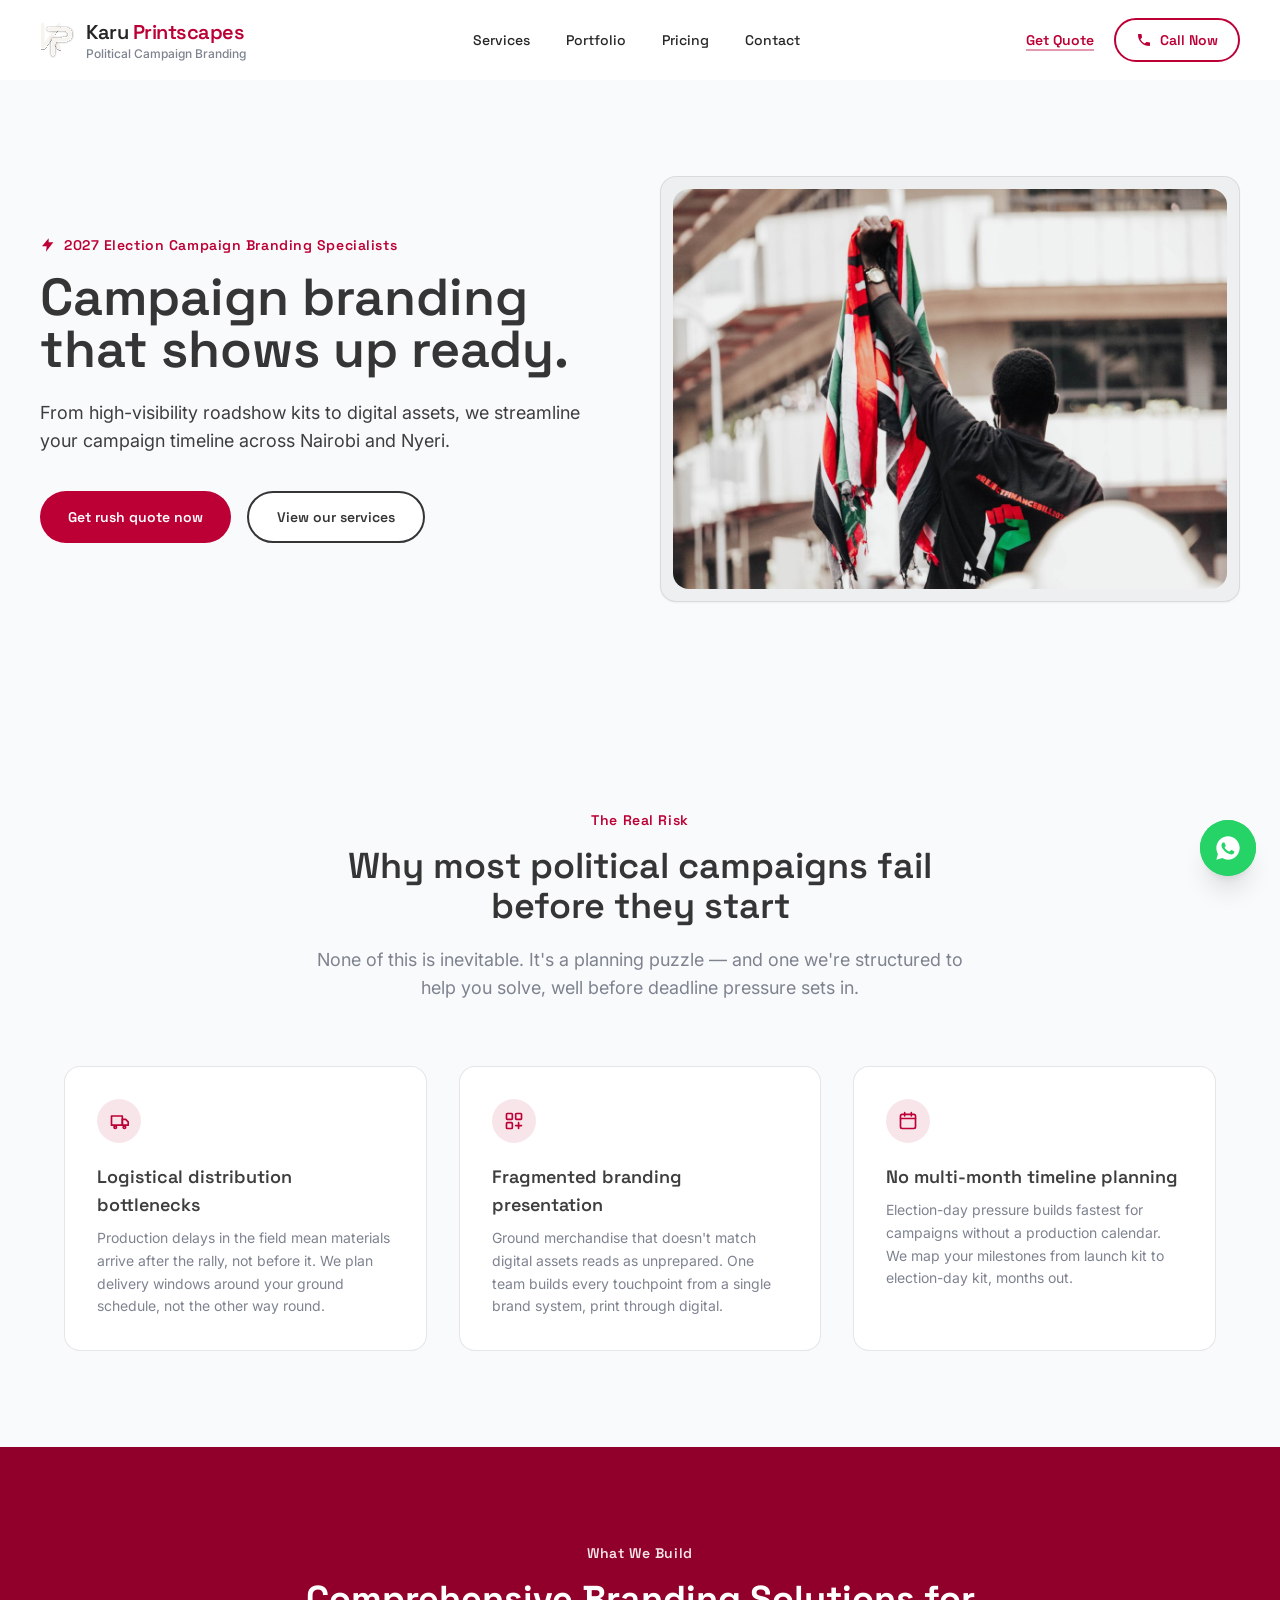
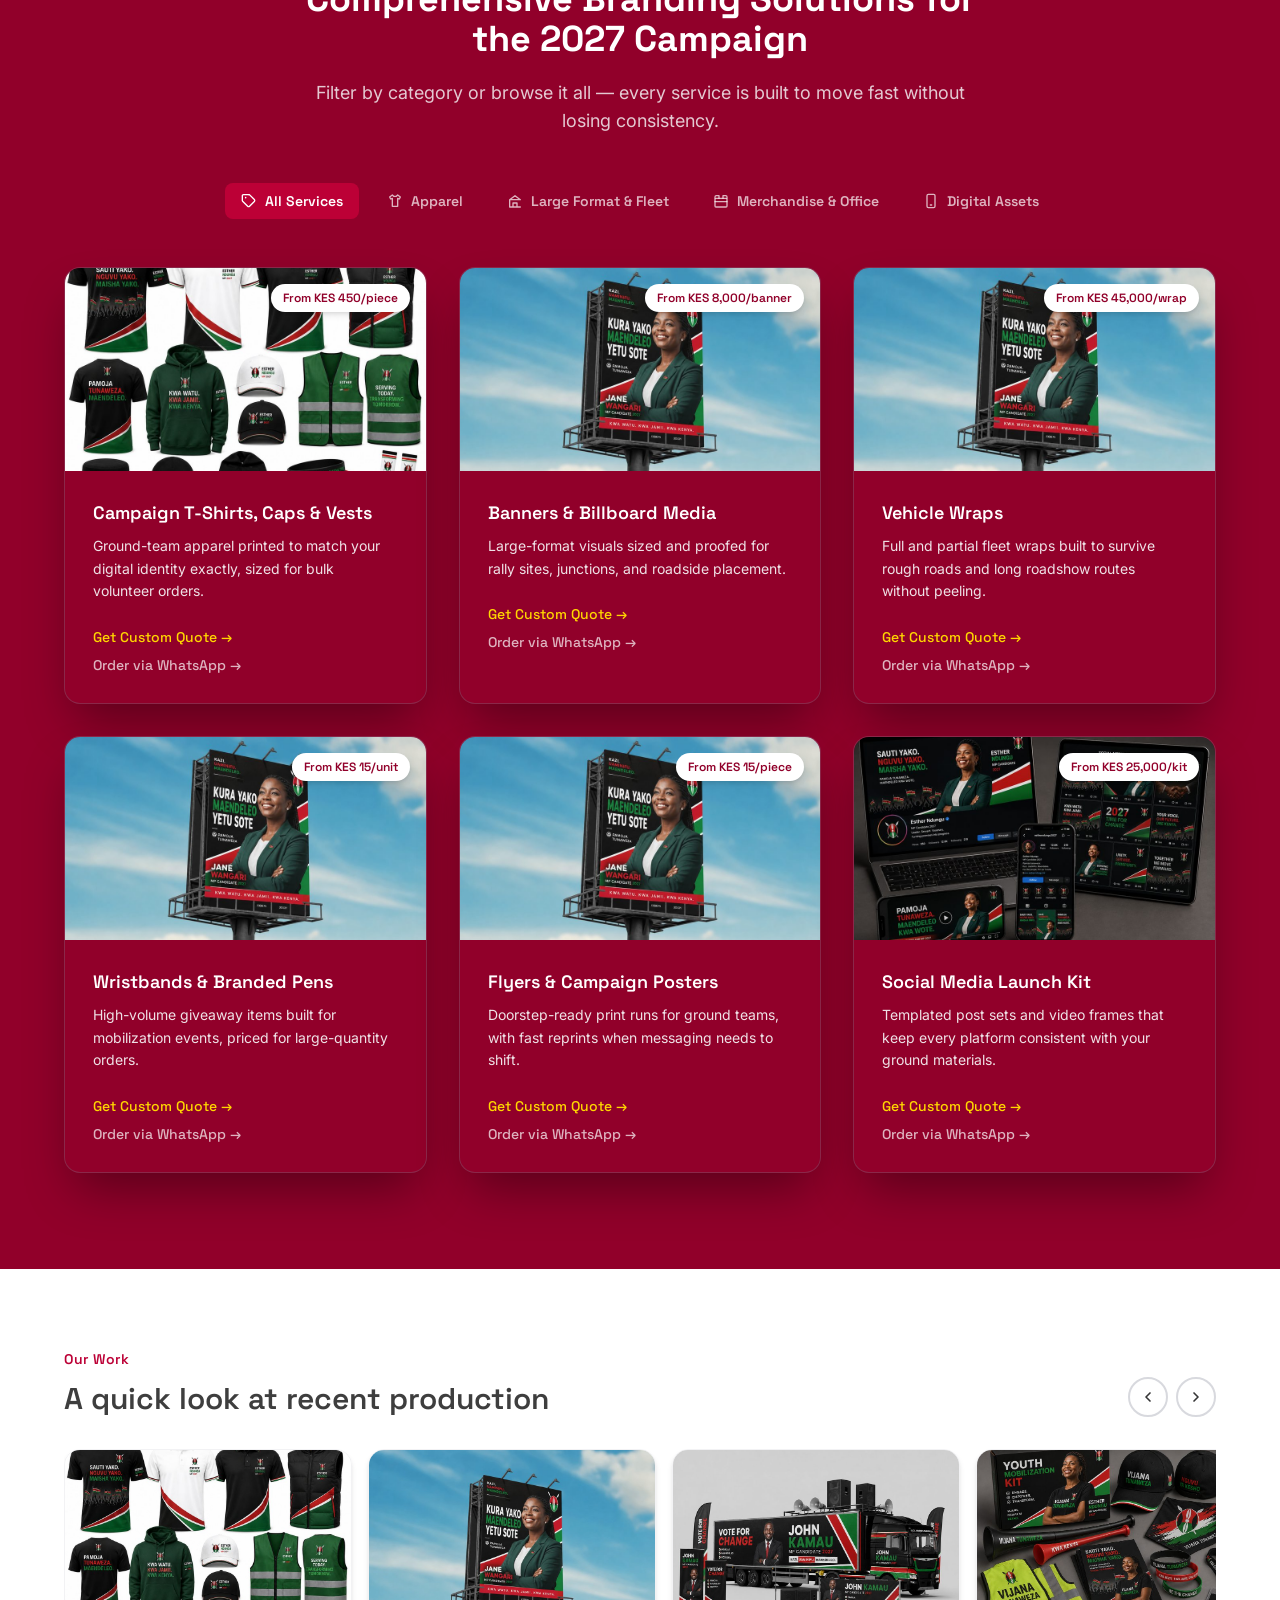
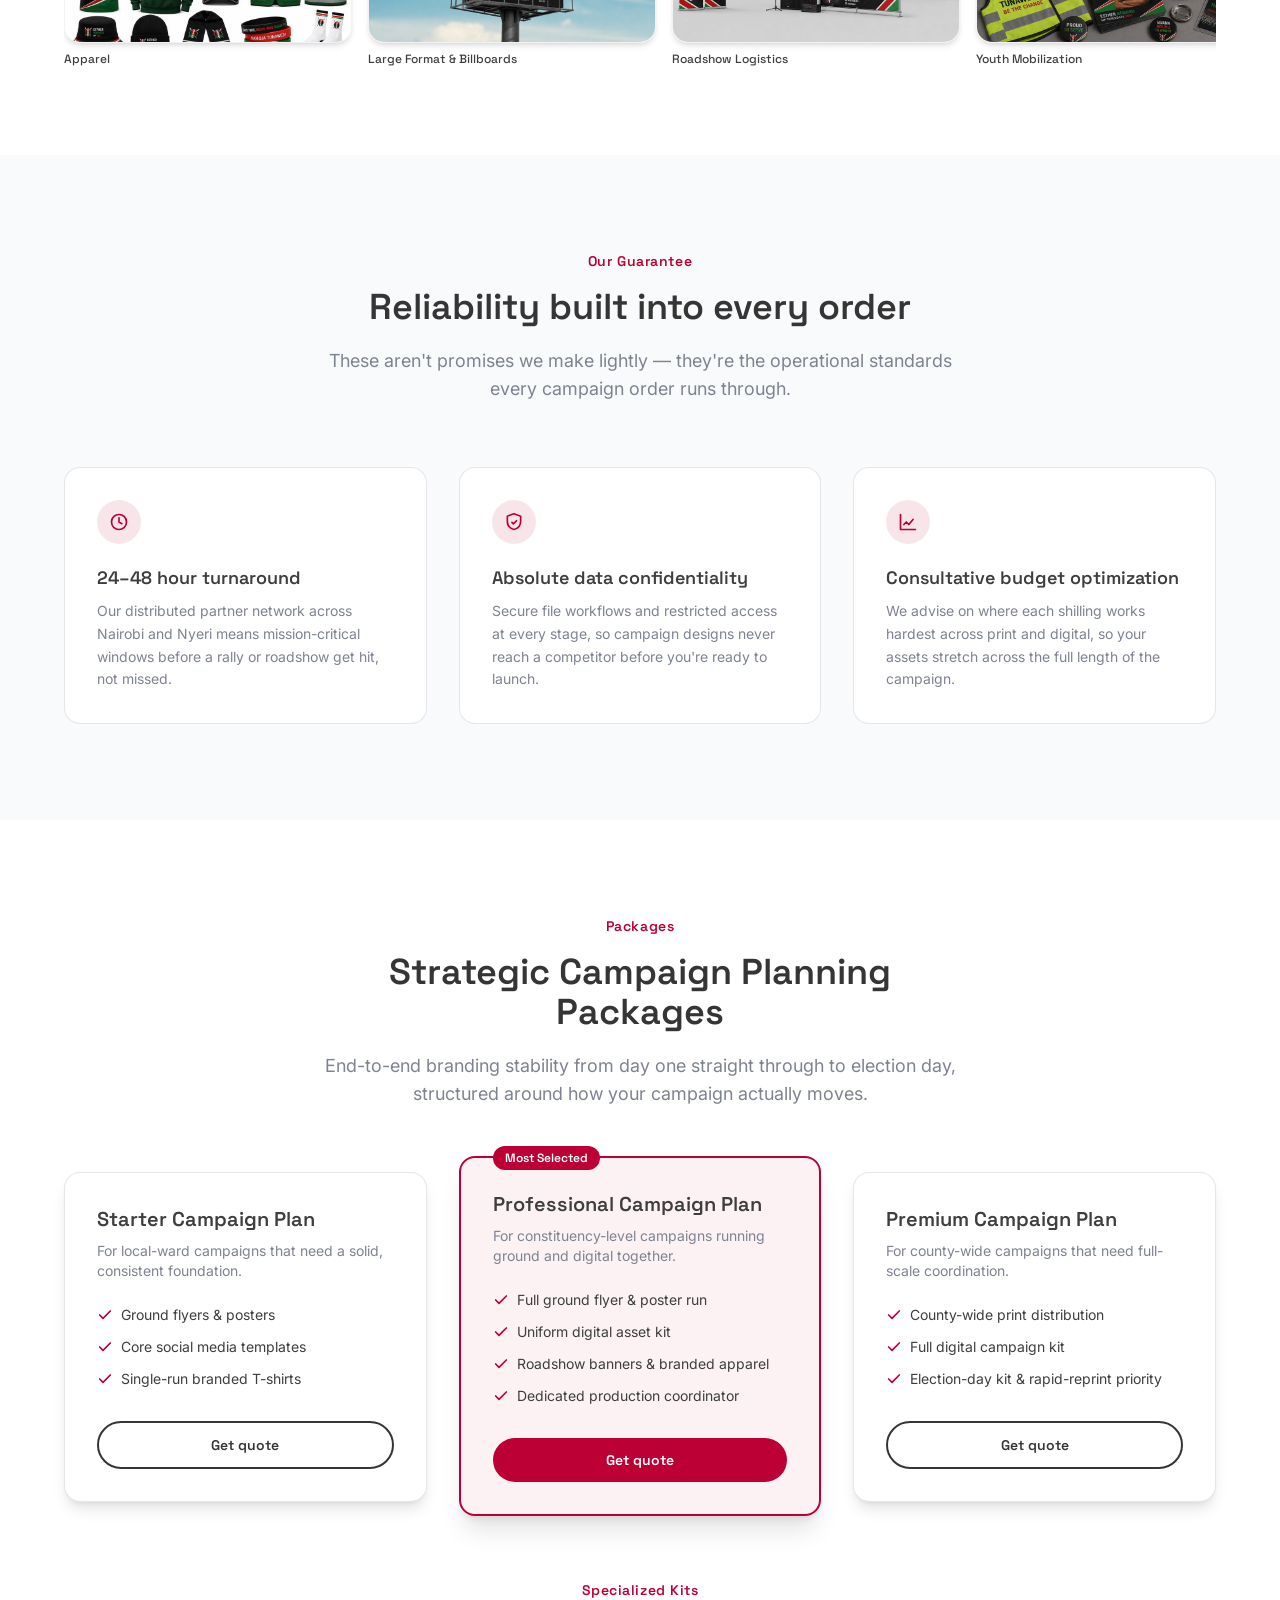
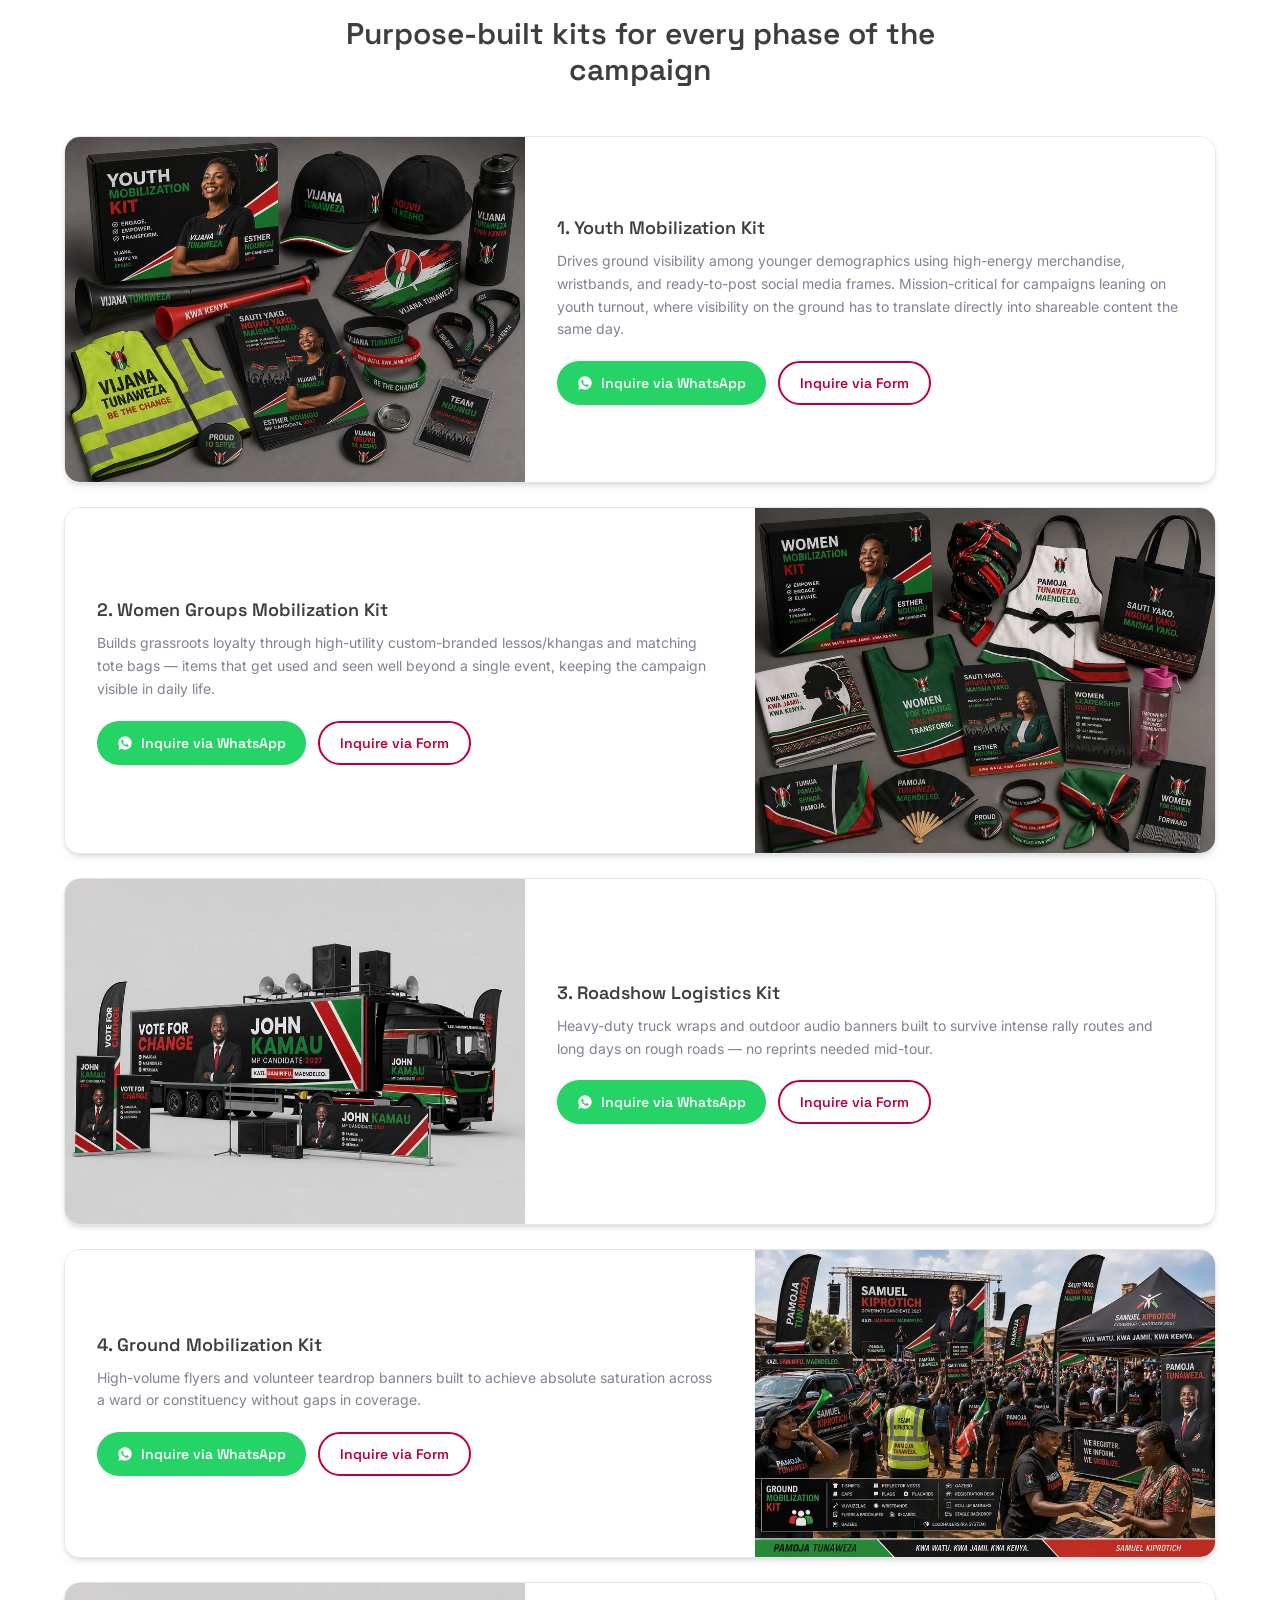
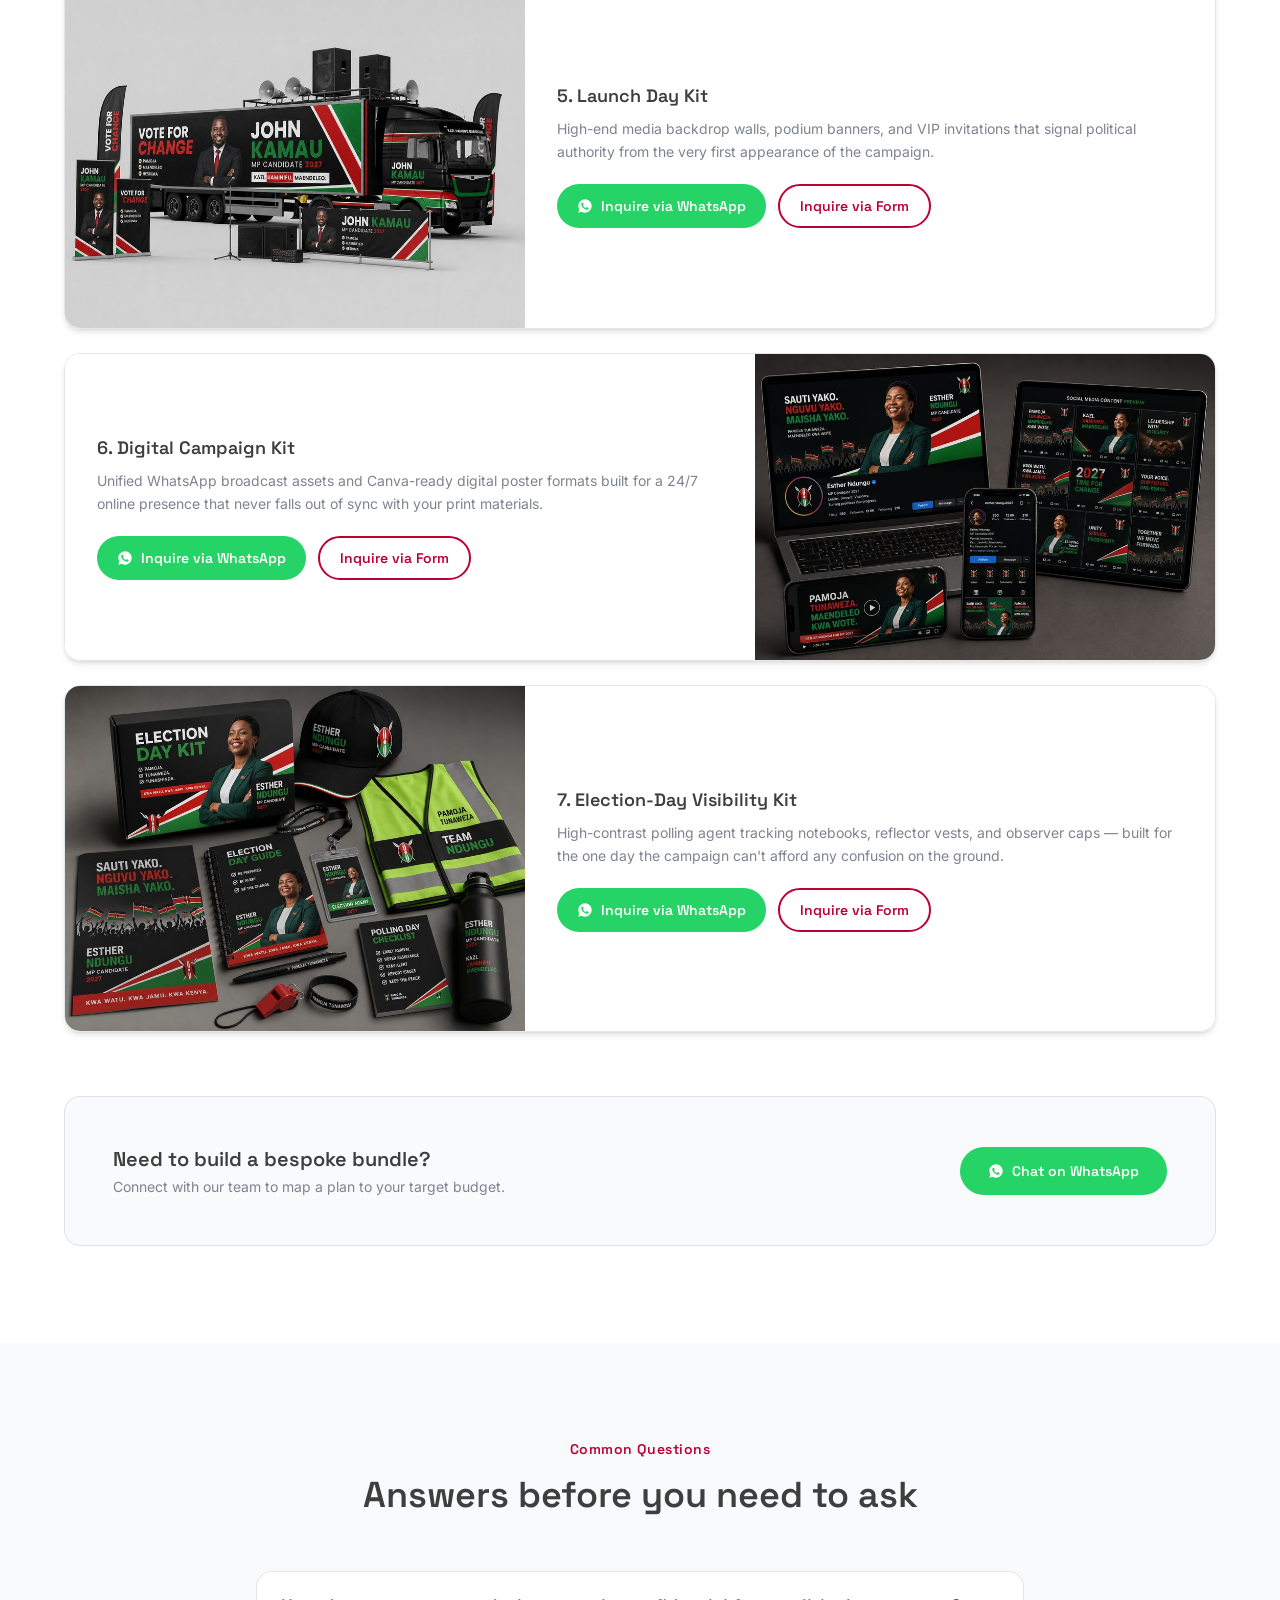
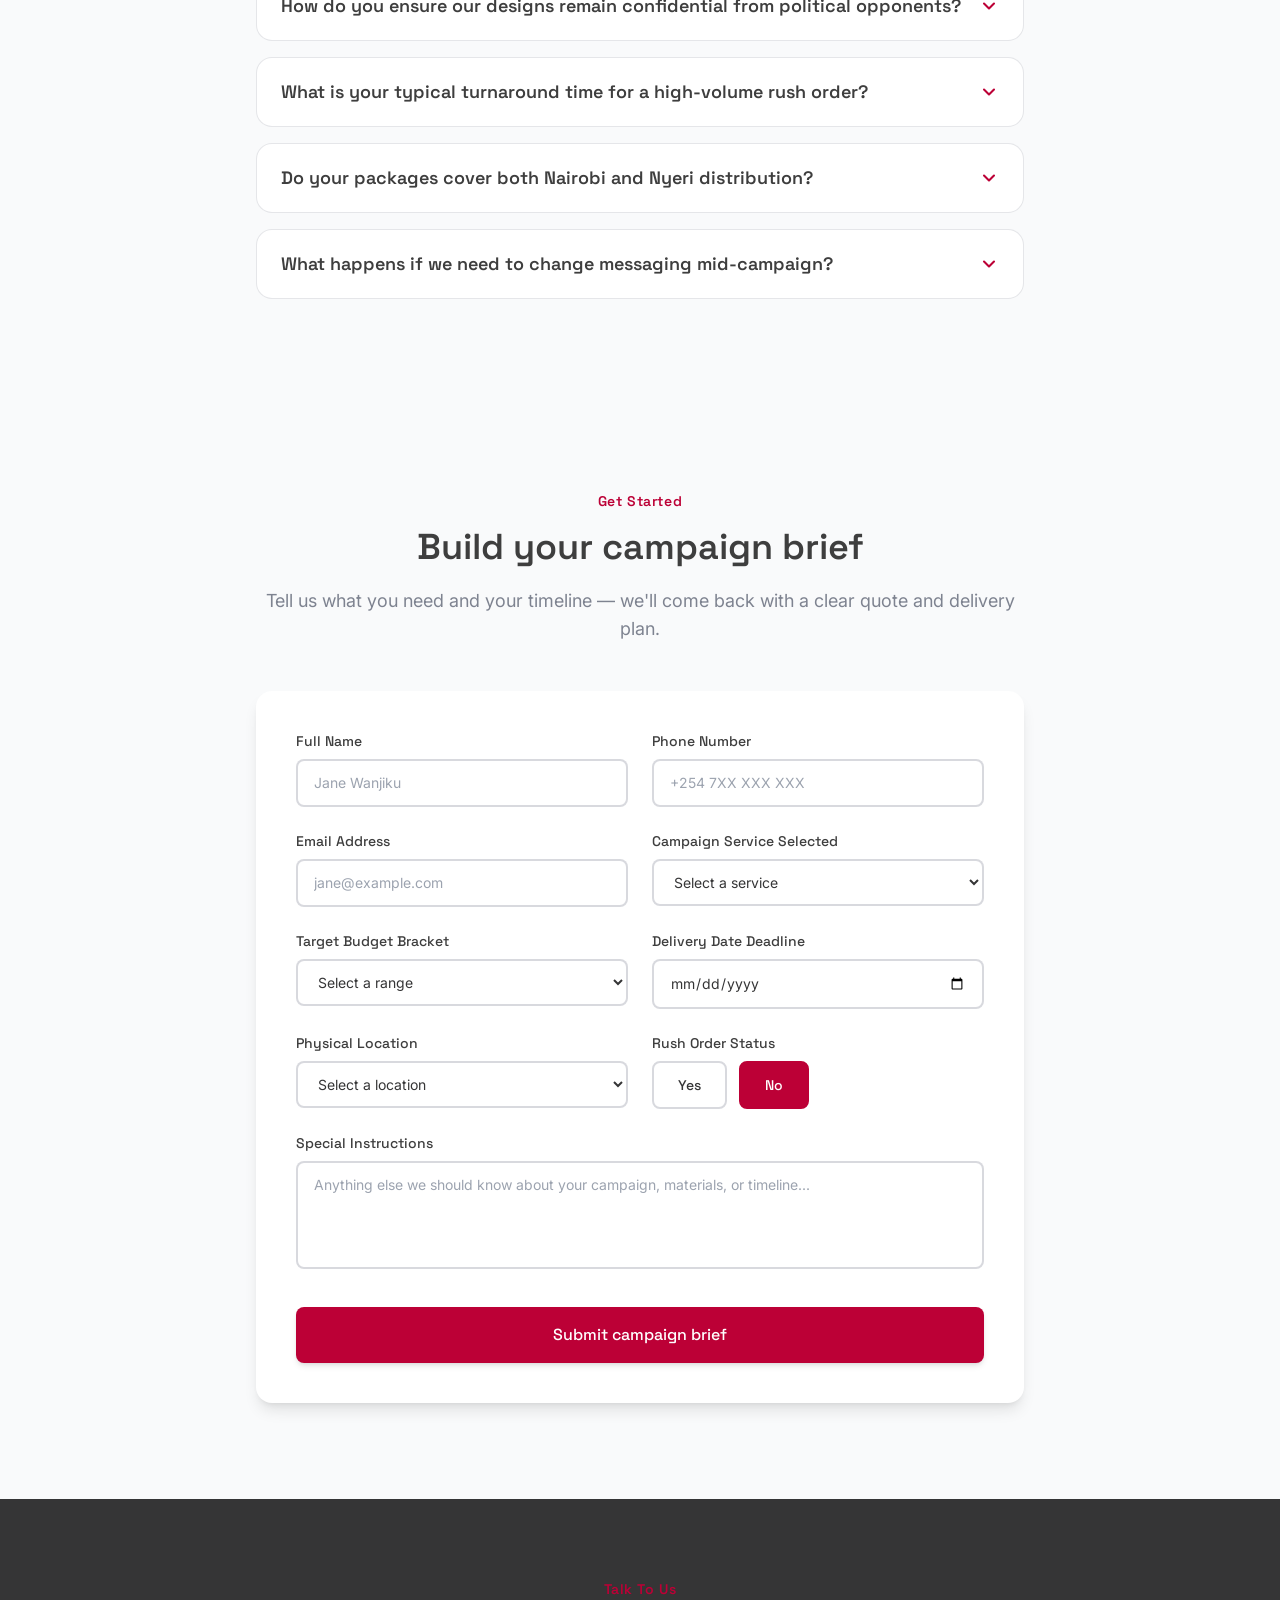
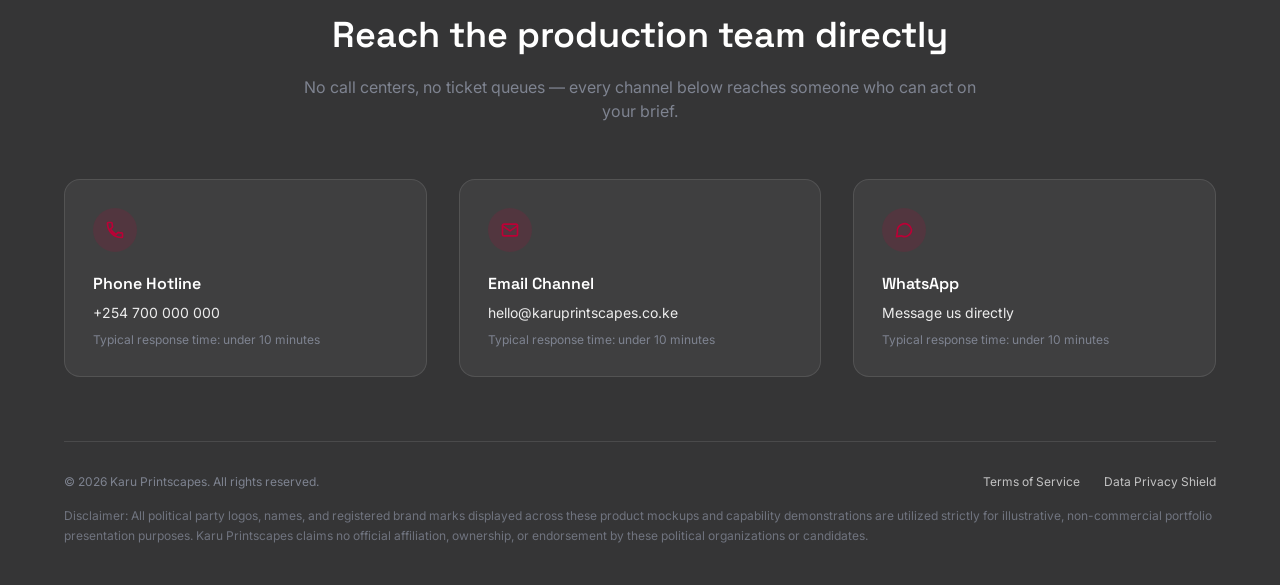
==== commit 99c99aa7: "Wire Make.com webhook + honeypot bot-defense" ====
--- a/index.html
+++ b/index.html
@@ -349,7 +349,7 @@
               From KES 45,000/wrap
             </span>
             <div class="w-full aspect-video overflow-hidden rounded-t-xl">
-              <img src="mockup-vehicle-wraps.jpg" alt="Vehicle wrap mockup"
+              <img src="assets/img/mockup-large-format.jpg" alt="Vehicle wrap mockup"
                    class="w-full h-full object-cover transition-transform duration-500 ease-out group-hover:scale-105">
             </div>
             <div class="p-7">
@@ -373,7 +373,7 @@
               From KES 15/unit
             </span>
             <div class="w-full aspect-video overflow-hidden rounded-t-xl">
-              <img src="mockup-merch-office.jpg" alt="Wristbands and pens mockup"
+              <img src="assets/img/mockup-large-format.jpg" alt="Wristbands and pens mockup"
                    class="w-full h-full object-cover transition-transform duration-500 ease-out group-hover:scale-105">
             </div>
             <div class="p-7">
@@ -397,7 +397,7 @@
               From KES 15/piece
             </span>
             <div class="w-full aspect-video overflow-hidden rounded-t-xl">
-              <img src="mockup-print-materials.jpg" alt="Flyers and campaign posters mockup"
+              <img src="assets/img/mockup-large-format.jpg" alt="Flyers and campaign posters mockup"
                    class="w-full h-full object-cover transition-transform duration-500 ease-out group-hover:scale-105">
             </div>
             <div class="p-7">
@@ -828,7 +828,7 @@
         <!-- 5. Launch Day Kit -->
         <div class="grid sm:grid-cols-5 gap-0 rounded-2xl border border-[#7E8390]/20 shadow-md overflow-hidden">
           <div class="sm:col-span-2 aspect-video sm:aspect-auto sm:h-full overflow-hidden">
-            <img src="mockup-launch-day-kit.jpg" alt="Launch Day Kit mockup" class="w-full h-full object-cover">
+            <img src="assets/img/mockup-roadshow-kit.jpg" alt="Launch Day Kit mockup" class="w-full h-full object-cover">
           </div>
           <div class="sm:col-span-3 p-7 sm:p-8 bg-white flex flex-col justify-center">
             <h4 class="font-display text-lg font-semibold mb-2" style="color:#3E3E3E;">5. Launch Day Kit</h4>
@@ -856,7 +856,7 @@
         <!-- 6. Digital Campaign Kit -->
         <div class="grid sm:grid-cols-5 gap-0 rounded-2xl border border-[#7E8390]/20 shadow-md overflow-hidden">
           <div class="sm:col-span-2 aspect-video sm:aspect-auto sm:h-full overflow-hidden sm:order-2">
-            <img src="mockup-digital-campaign-kit.jpg" alt="Digital Campaign Kit mockup" class="w-full h-full object-cover">
+            <img src="assets/img/mockup-digital-design.jpg" alt="Digital Campaign Kit mockup" class="w-full h-full object-cover">
           </div>
           <div class="sm:col-span-3 p-7 sm:p-8 bg-white flex flex-col justify-center sm:order-1">
             <h4 class="font-display text-lg font-semibold mb-2" style="color:#3E3E3E;">6. Digital Campaign Kit</h4>
@@ -1025,10 +1025,13 @@
         </p>
       </div>
 
-      <form id="brief-form" action="https://formspree.io/f/mykrrpwe" method="POST" enctype="multipart/form-data" class="bg-white rounded-2xl shadow-lg p-6 sm:p-10">
-
-        <!-- Honeypot: invisible to humans, catches basic bots. Formspree ignores submissions where this is filled. -->
-        <input type="text" name="_gotcha" class="hidden" autocomplete="off" tabindex="-1" aria-hidden="true">
+      <!-- Form action now points directly at the Make.com webhook (native fallback if JS fails) -->
+      <form id="brief-form" action="https://hook.eu1.make.com/wmbx3lqdq4la3kkxfry4y141s4ue4v71" method="POST" class="bg-white rounded-2xl shadow-lg p-6 sm:p-10">
+
+        <!-- Honeypot: invisible to humans, catches basic bots. Script aborts submission if this is filled. -->
+        <div class="hidden">
+          <input type="text" name="_gotcha" id="form-honeypot" autocomplete="off" tabindex="-1" aria-hidden="true">
+        </div>
 
         <div class="grid sm:grid-cols-2 gap-6">
 
@@ -1324,31 +1327,59 @@
     revealTargets.forEach(target => target.classList.add('is-visible'));
   }
 
-  // Campaign Brief form: async submit via Formspree, no page reload
+  // Campaign Brief form: async submit direct to the Make.com webhook, no page reload.
   const briefForm = document.getElementById('brief-form');
   if (briefForm) {
     const submitBtn = document.getElementById('brief-submit-btn');
     const errorMsg = document.getElementById('brief-error');
     const successCard = document.getElementById('brief-success');
+    const honeypotField = document.getElementById('form-honeypot');
+
+    // Hardcoded live Make.com webhook endpoint — single source of truth for the fetch target.
+    const MAKE_WEBHOOK_URL = 'https://hook.eu1.make.com/wmbx3lqdq4la3kkxfry4y141s4ue4v71';
 
     briefForm.addEventListener('submit', async (e) => {
       e.preventDefault();
       errorMsg.classList.add('hidden');
+
+      // Bot defense: if the honeypot field has been filled in, silently drop the
+      // submission (no network call at all) to protect the Make.com credit quota.
+      if (honeypotField && honeypotField.value.trim() !== '') {
+        briefForm.classList.add('hidden');
+        successCard.classList.remove('hidden');
+        return;
+      }
+
       submitBtn.disabled = true;
       submitBtn.textContent = 'Sending...';
 
+      // Explicitly package the campaign brief fields, including phone and email,
+      // into a structured JSON payload posted straight to the Make.com scenario.
+      const formValues = Object.fromEntries(new FormData(briefForm).entries());
+      const payload = {
+        fullName: formValues['full-name'] || '',
+        phone: formValues['phone'] || '',
+        email: formValues['email'] || '',
+        service: formValues['service'] || '',
+        budget: formValues['budget'] || '',
+        deadline: formValues['deadline'] || '',
+        location: formValues['location'] || '',
+        rush: formValues['rush'] || '',
+        instructions: formValues['instructions'] || ''
+      };
+
       try {
-        const response = await fetch(briefForm.action, {
+        const response = await fetch(MAKE_WEBHOOK_URL, {
           method: 'POST',
-          body: new FormData(briefForm),
-          headers: { 'Accept': 'application/json' }
+          headers: { 'Content-Type': 'application/json' },
+          body: JSON.stringify(payload)
         });
 
         if (response.ok) {
           briefForm.classList.add('hidden');
           successCard.classList.remove('hidden');
         } else {
-          throw new Error('Form submission failed');
+          throw new Error('Webhook submission failed');
         }
       } catch (err) {
         errorMsg.classList.remove('hidden');
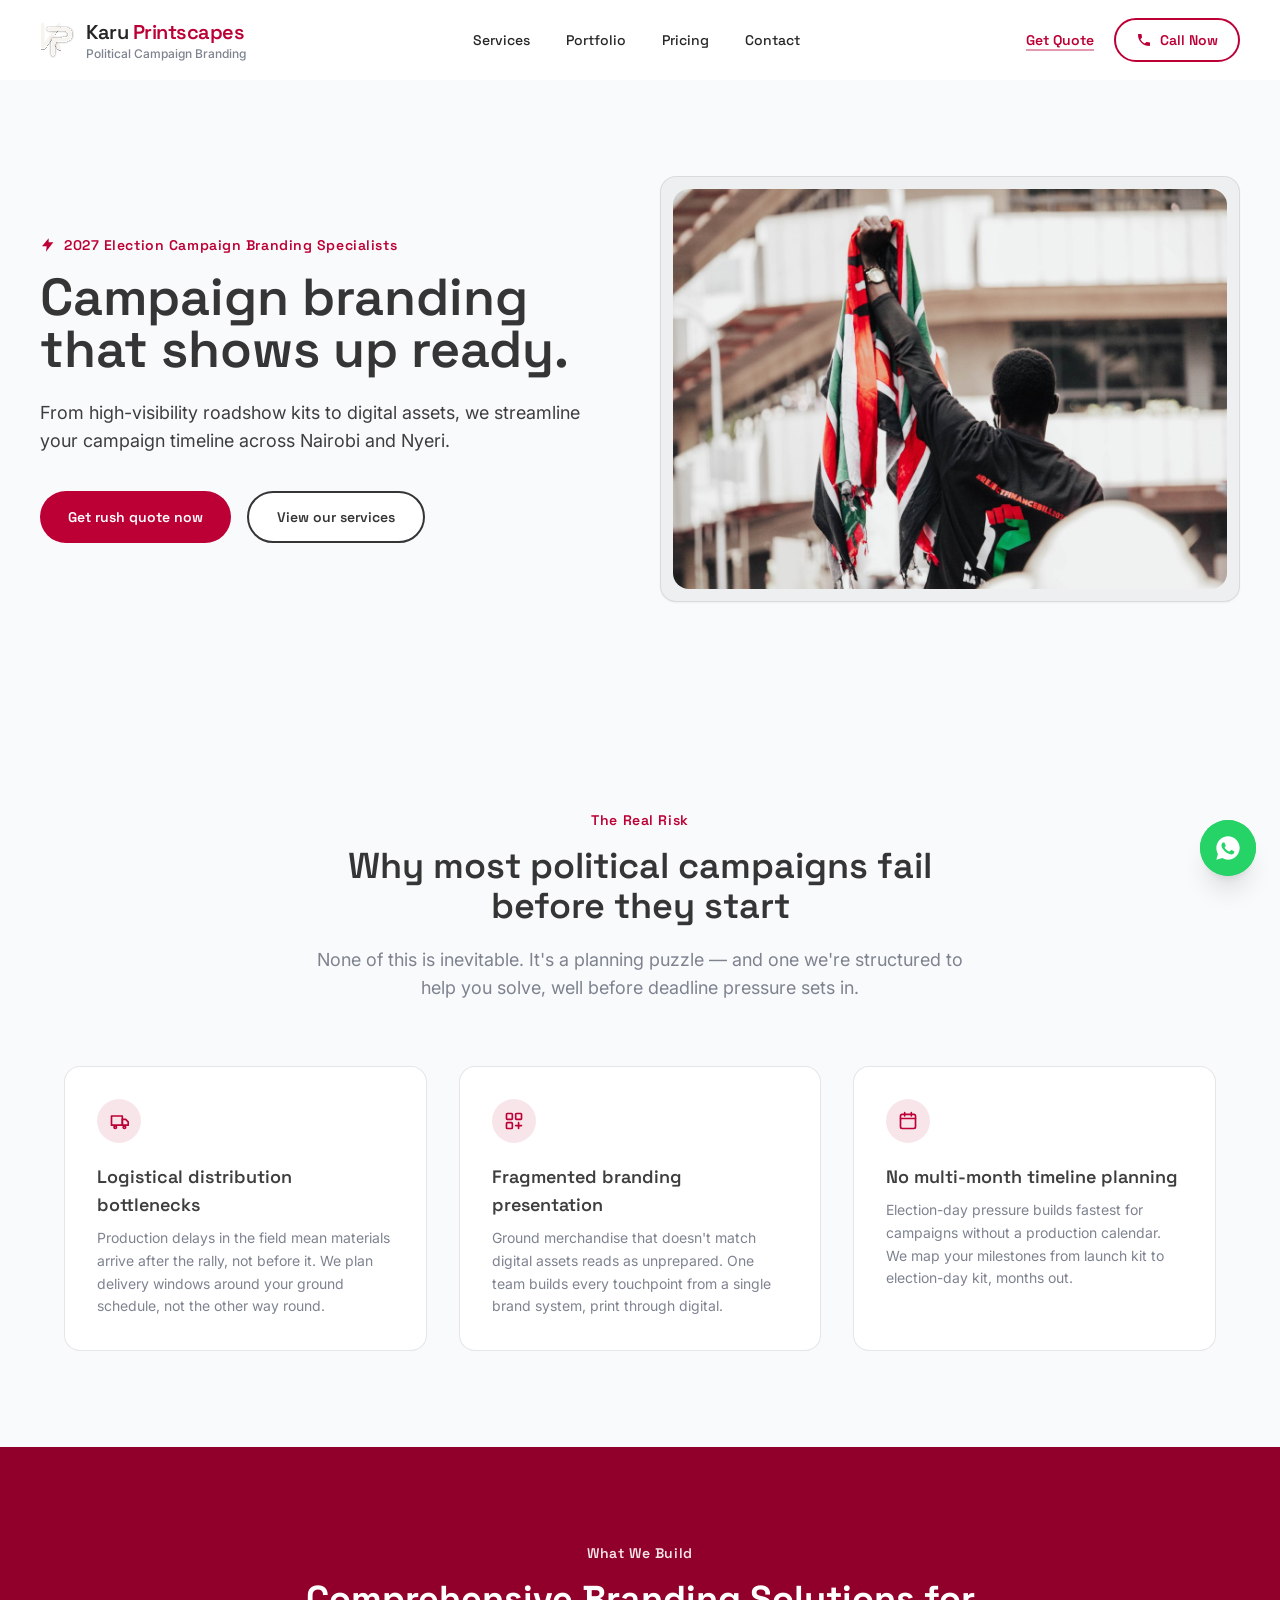
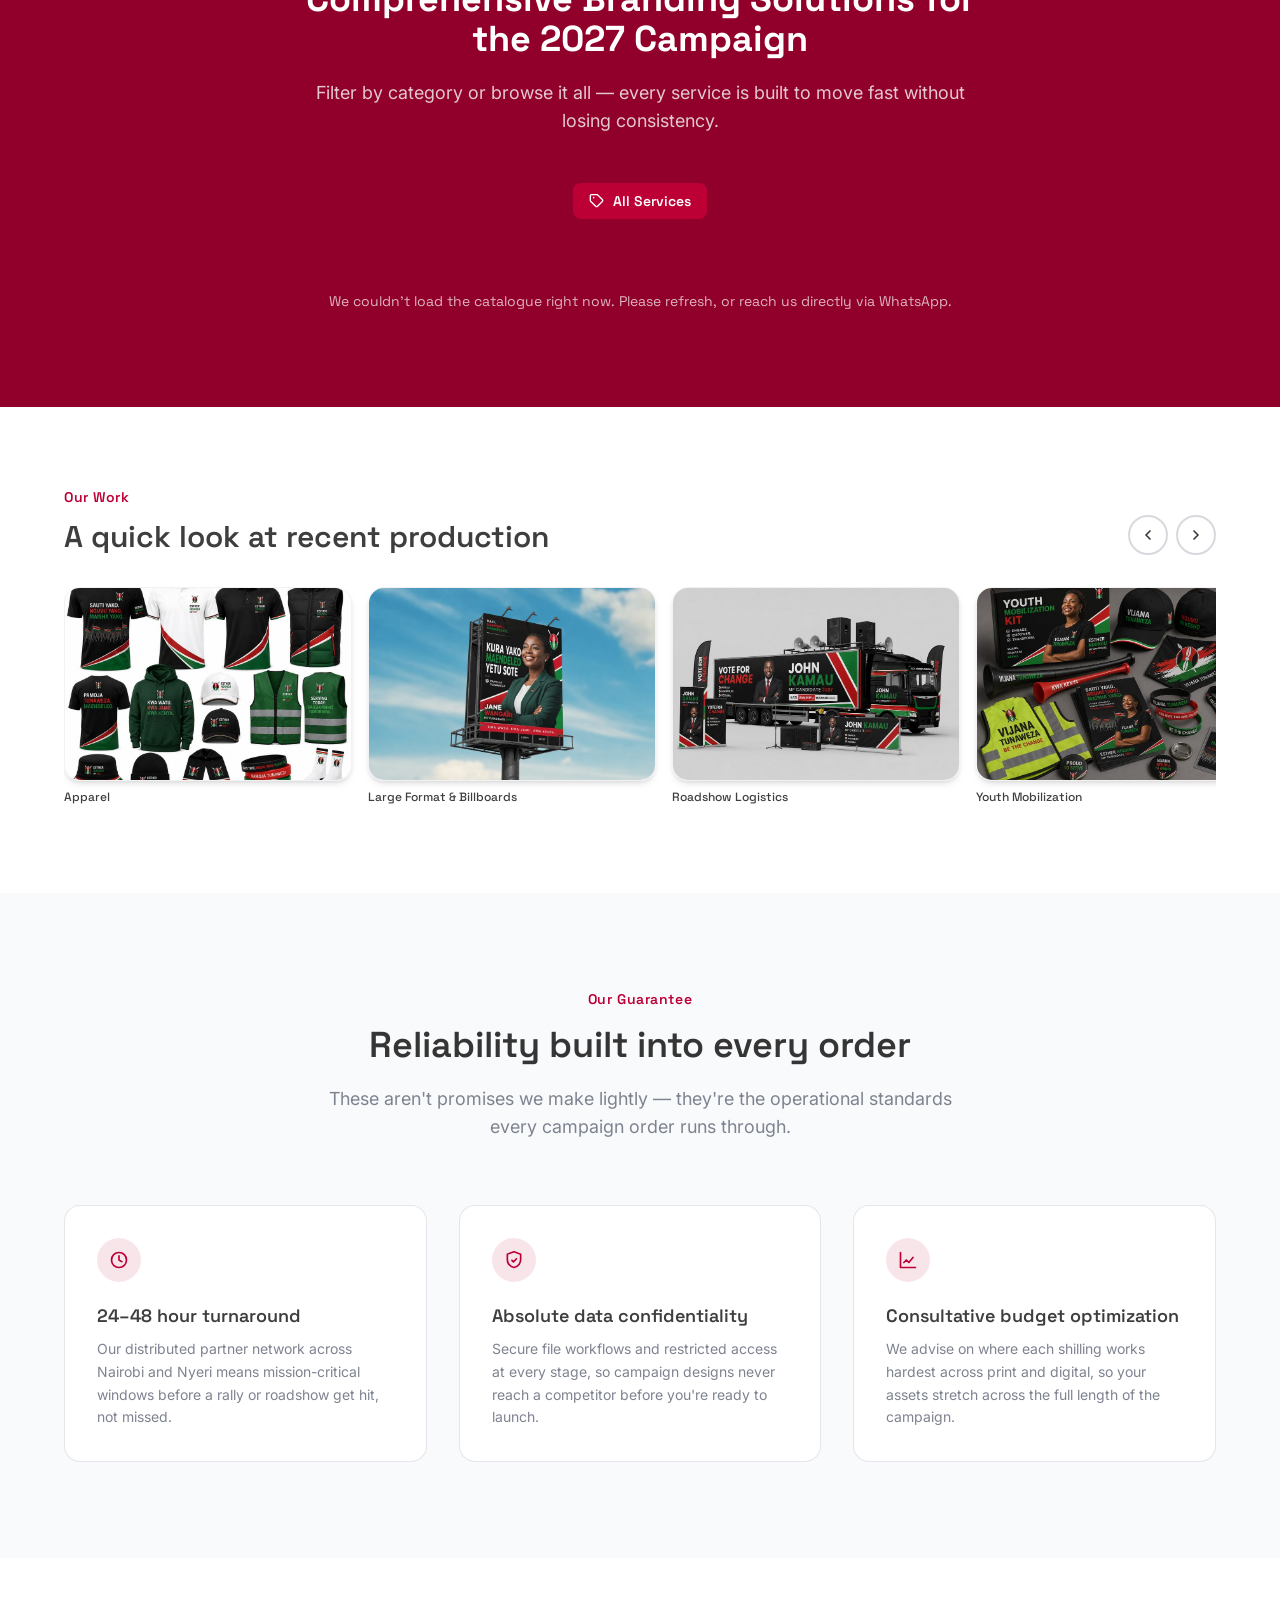
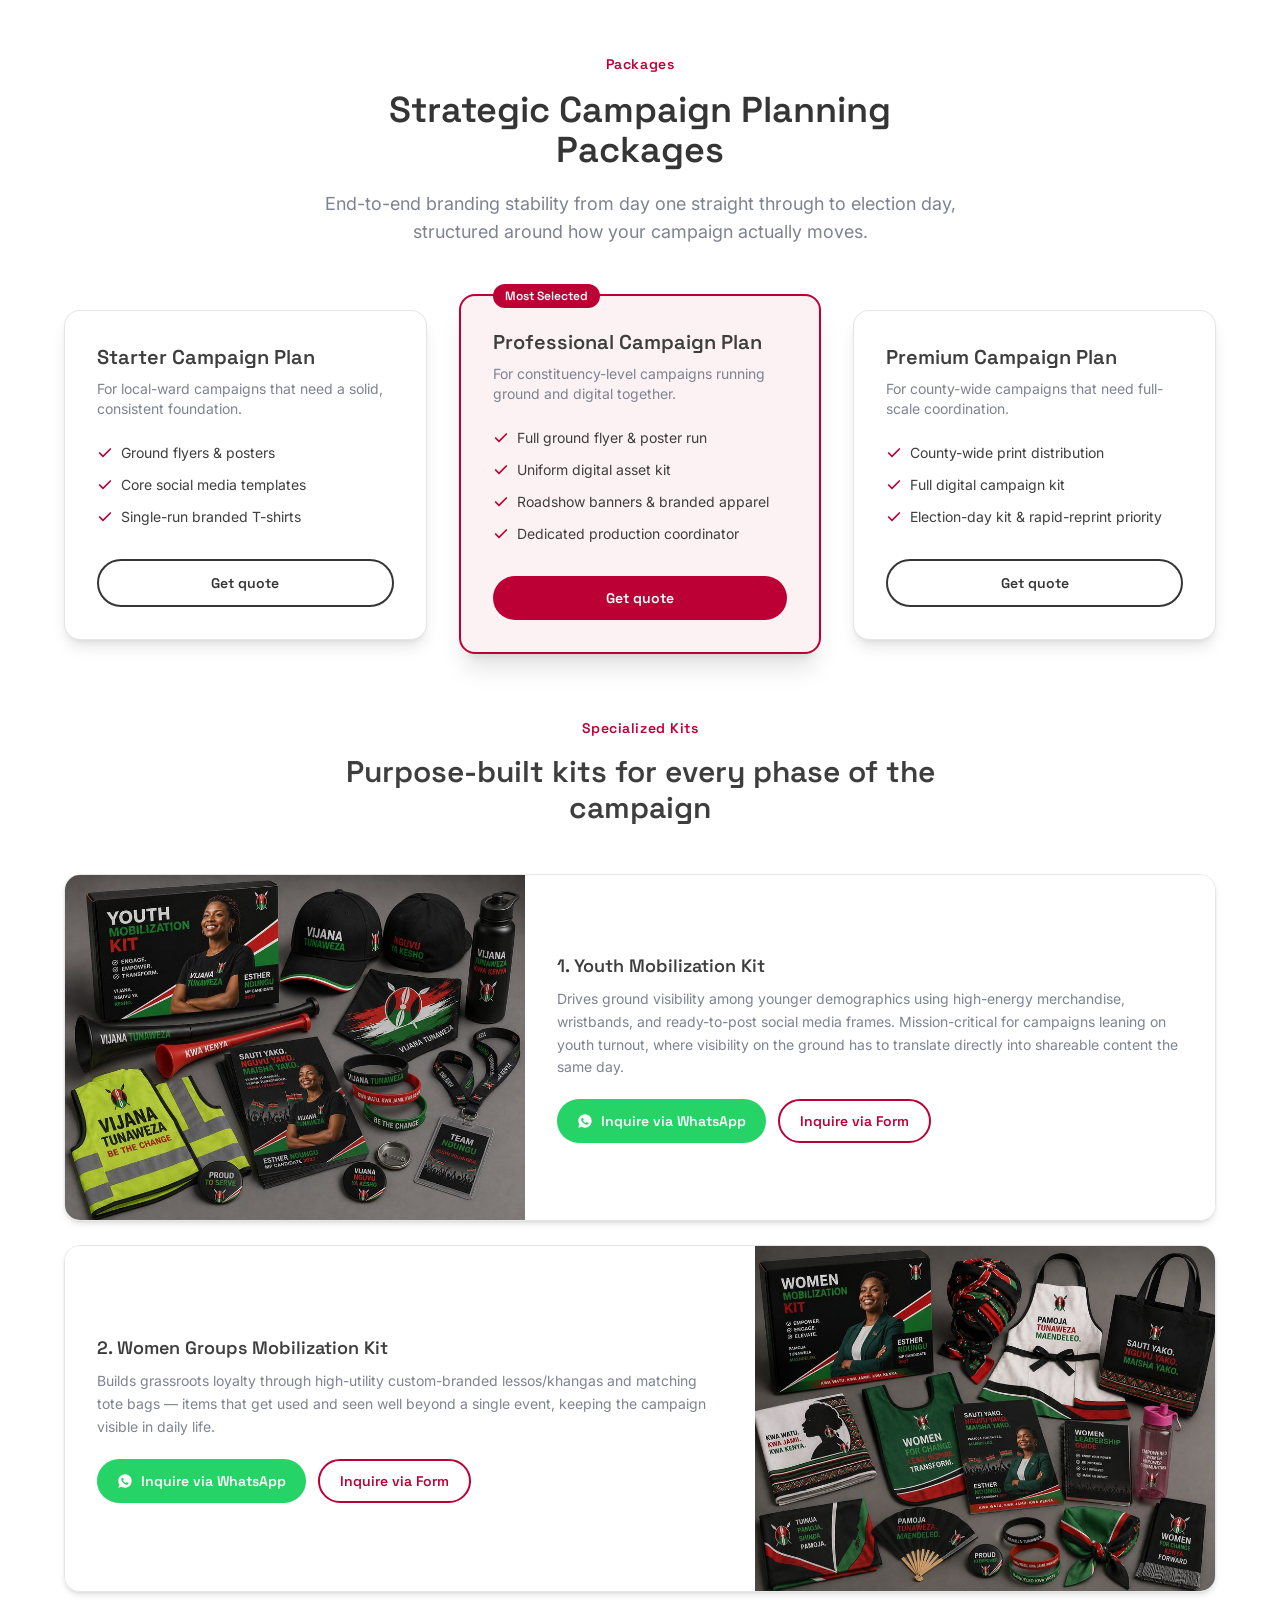
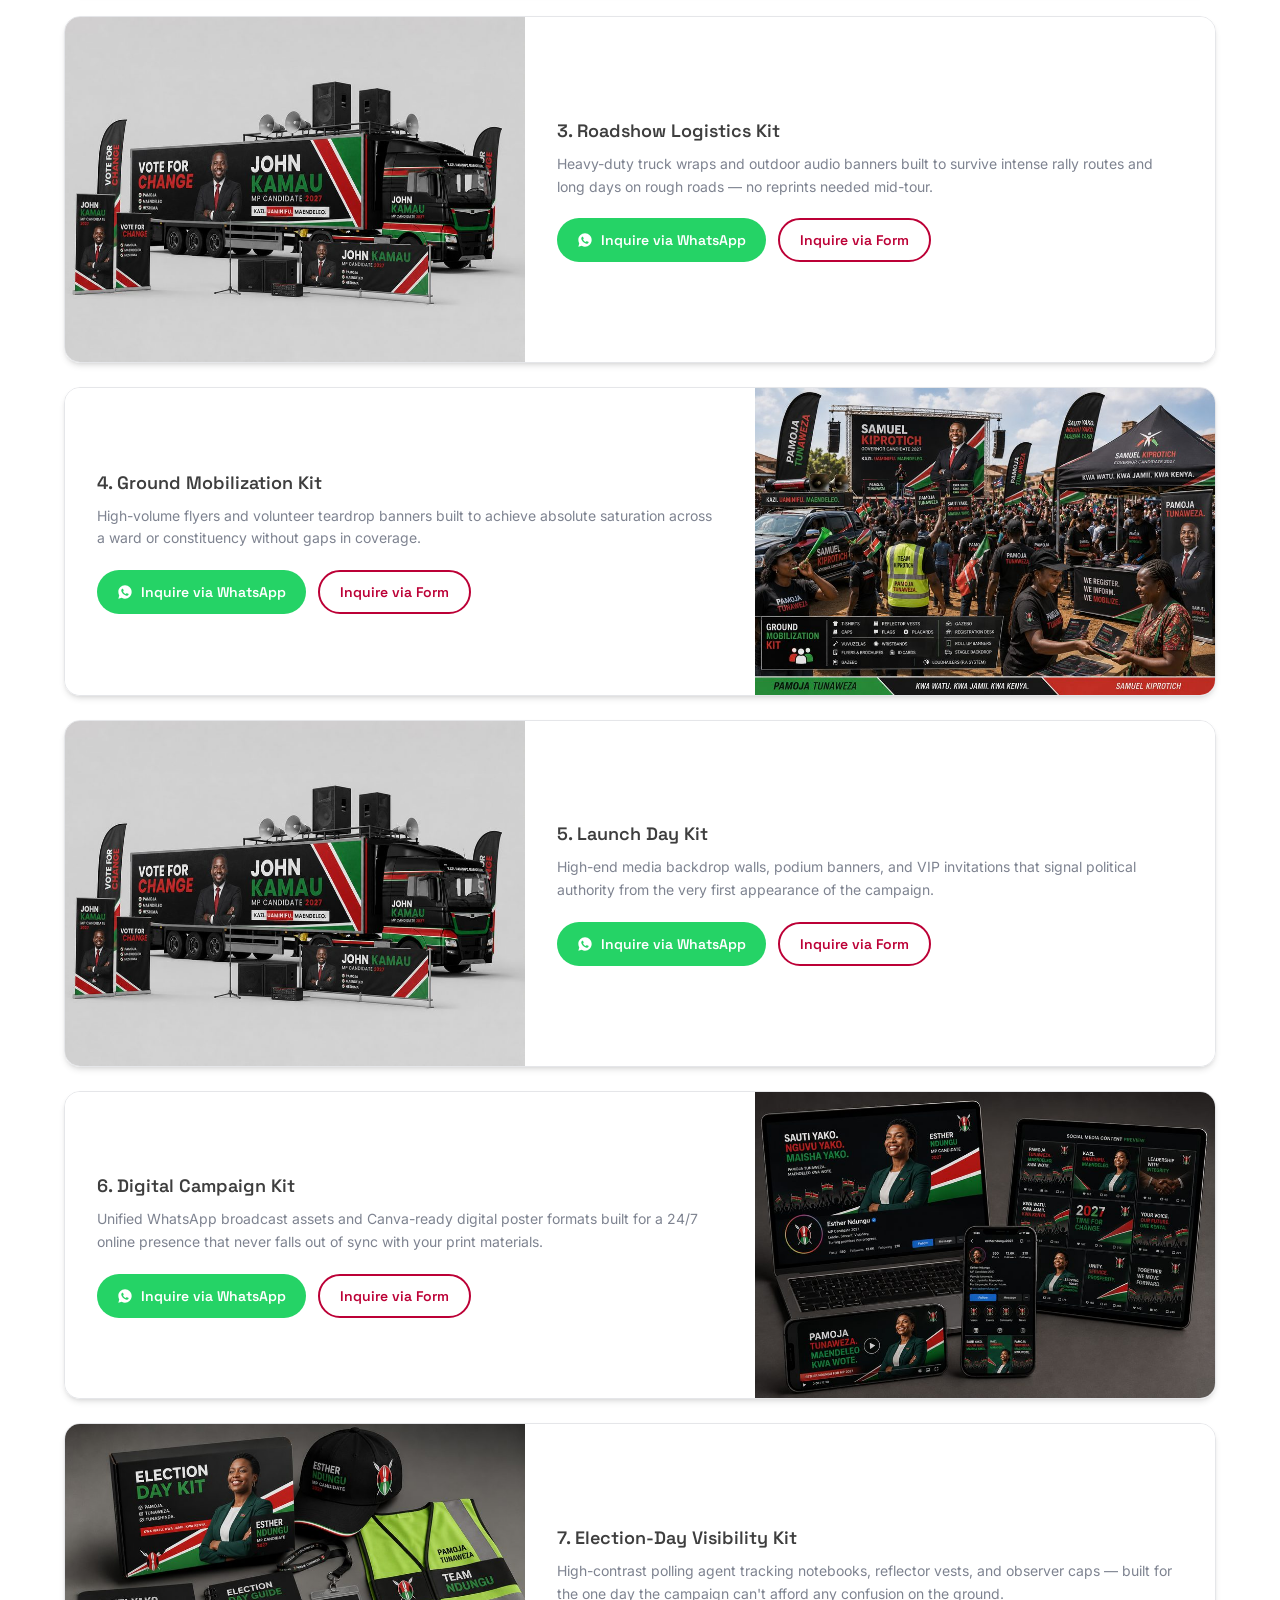
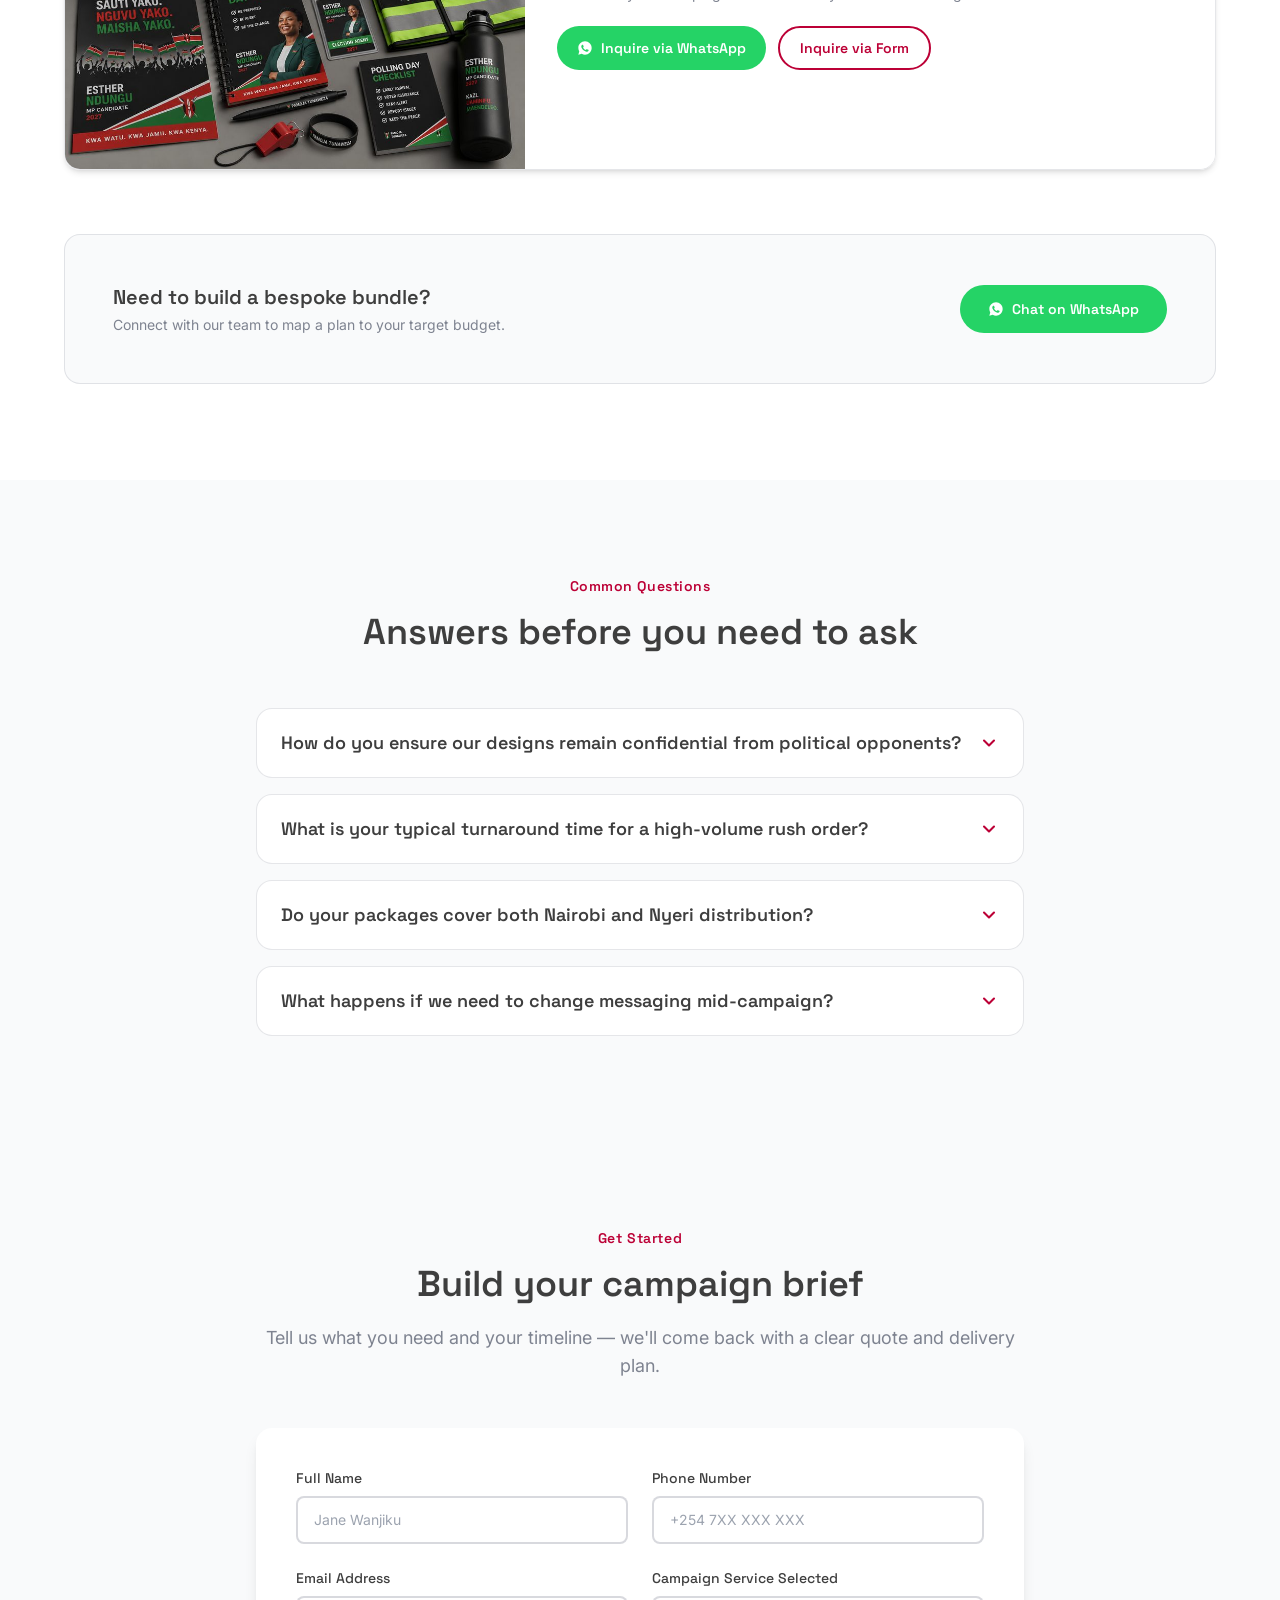
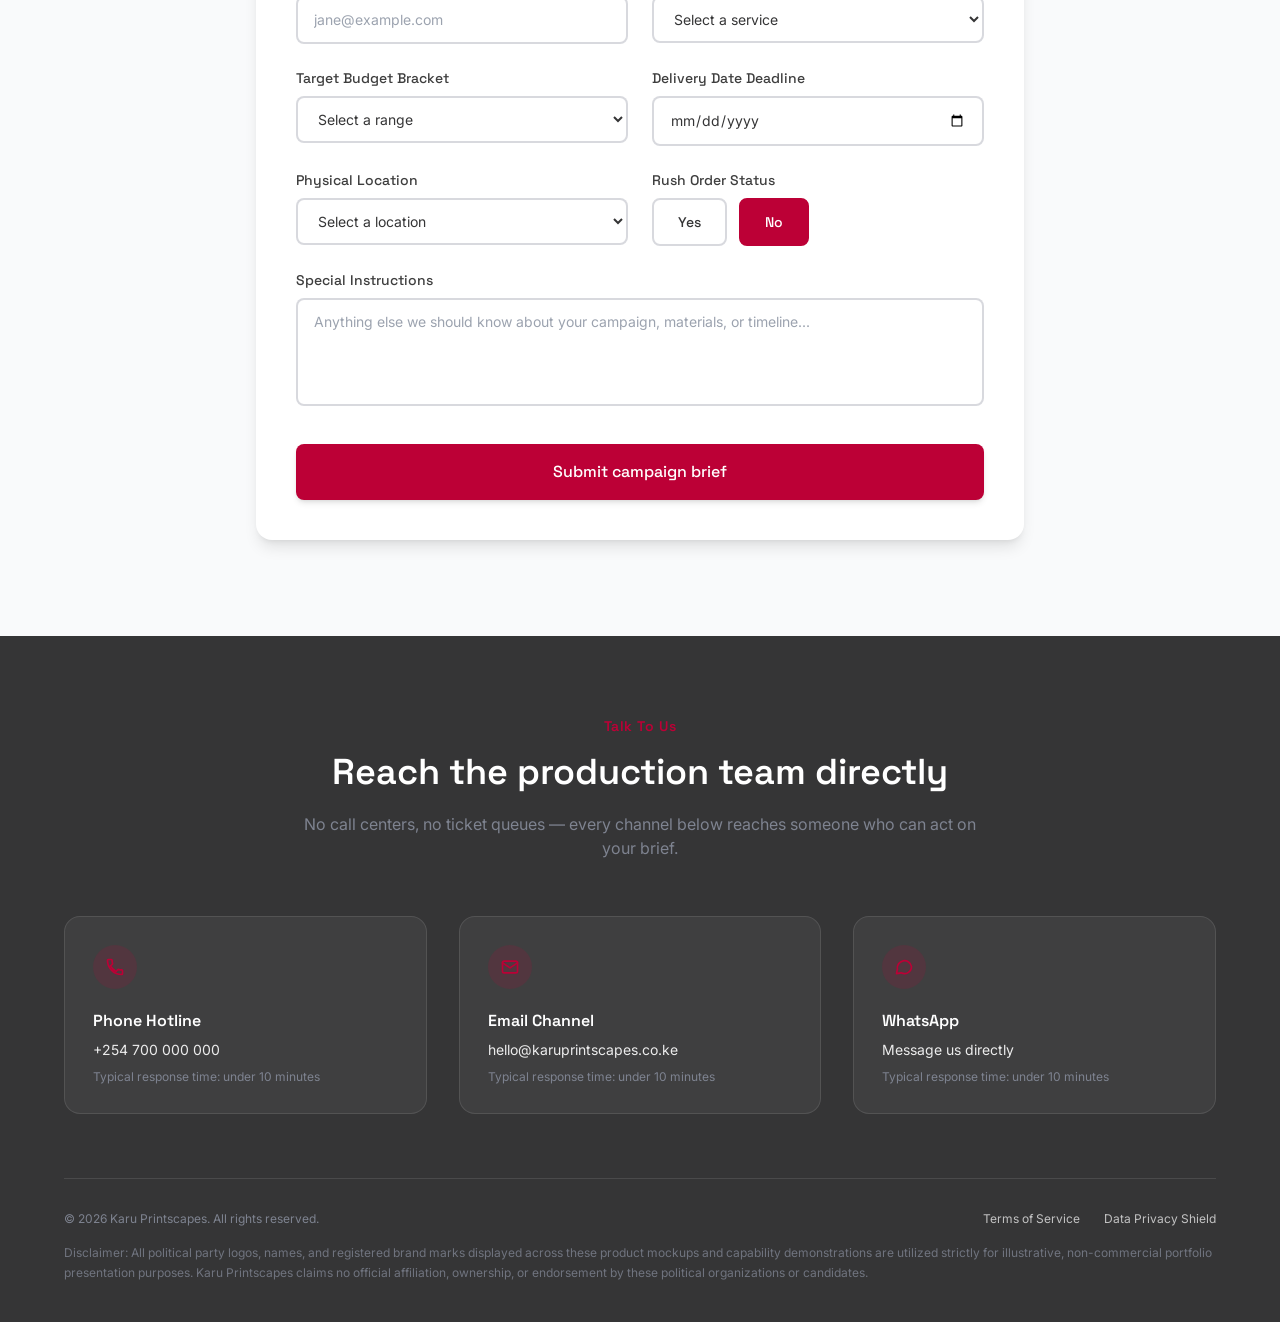
==== commit af7df424: "Connect catalogue to Sanity CMS" ====
--- a/index.html
+++ b/index.html
@@ -248,7 +248,8 @@
         </p>
       </div>
 
-      <!-- Tab navigation -->
+      <!-- Tab navigation: "All Services" stays static; the six category tabs below it are
+           rendered dynamically from Sanity category documents by the catalogue script. -->
       <div id="service-tabs" role="tablist" aria-label="Filter services" class="flex flex-wrap justify-center gap-2 sm:gap-3 mb-12">
         <button type="button" role="tab" data-filter="all" aria-selected="true"
                 class="tab-btn inline-flex items-center gap-2 font-display text-sm font-semibold px-4 py-2 rounded-lg bg-brand-red text-white transition-all duration-300 ease-in-out">
@@ -258,187 +259,16 @@
           </svg>
           All Services
         </button>
-        <button type="button" role="tab" data-filter="apparel" aria-selected="false"
-                class="tab-btn inline-flex items-center gap-2 font-display text-sm font-semibold px-4 py-2 rounded-lg text-white/70 transition-all duration-300 ease-in-out hover:text-white hover:bg-white/10">
-          <svg xmlns="http://www.w3.org/2000/svg" viewBox="0 0 24 24" fill="none" stroke="currentColor" stroke-width="2" stroke-linecap="round" stroke-linejoin="round" class="w-4 h-4">
-            <path d="M8 3 4 6l1.5 3L8 8v12h8V8l2.5 1L20 6l-4-3-2 2h-4L8 3Z"/>
-          </svg>
-          Apparel
-        </button>
-        <button type="button" role="tab" data-filter="large-format" aria-selected="false"
-                class="tab-btn inline-flex items-center gap-2 font-display text-sm font-semibold px-4 py-2 rounded-lg text-white/70 transition-all duration-300 ease-in-out hover:text-white hover:bg-white/10">
-          <svg xmlns="http://www.w3.org/2000/svg" viewBox="0 0 24 24" fill="none" stroke="currentColor" stroke-width="2" stroke-linecap="round" stroke-linejoin="round" class="w-4 h-4">
-            <path d="M4 21V10M4 10l8-6 8 6M4 10h16M4 21h16M9 21v-6h6v6"/>
-          </svg>
-          Large Format &amp; Fleet
-        </button>
-        <button type="button" role="tab" data-filter="merch-office" aria-selected="false"
-                class="tab-btn inline-flex items-center gap-2 font-display text-sm font-semibold px-4 py-2 rounded-lg text-white/70 transition-all duration-300 ease-in-out hover:text-white hover:bg-white/10">
-          <svg xmlns="http://www.w3.org/2000/svg" viewBox="0 0 24 24" fill="none" stroke="currentColor" stroke-width="2" stroke-linecap="round" stroke-linejoin="round" class="w-4 h-4">
-            <rect x="3" y="8" width="18" height="13" rx="1.5"/>
-            <path d="M3 8V6a2 2 0 0 1 2-2h3.5M21 8V6a2 2 0 0 0-2-2h-3.5M9 4v4M15 4v4M3 13h18"/>
-          </svg>
-          Merchandise &amp; Office
-        </button>
-        <button type="button" role="tab" data-filter="digital" aria-selected="false"
-                class="tab-btn inline-flex items-center gap-2 font-display text-sm font-semibold px-4 py-2 rounded-lg text-white/70 transition-all duration-300 ease-in-out hover:text-white hover:bg-white/10">
-          <svg xmlns="http://www.w3.org/2000/svg" viewBox="0 0 24 24" fill="none" stroke="currentColor" stroke-width="2" stroke-linecap="round" stroke-linejoin="round" class="w-4 h-4">
-            <rect x="6" y="2" width="12" height="20" rx="2"/>
-            <path d="M11 18h2"/>
-          </svg>
-          Digital Assets
-        </button>
-      </div>
-
-      <!-- Service cards: 3-column x 2-row grid, 6 total -->
+        <!-- Sanity category tabs are injected here by renderCategoryTabs() -->
+      </div>
+
+      <!-- Service cards: rendered dynamically from Sanity products by renderProductCards() -->
       <div id="service-grid" class="grid sm:grid-cols-2 lg:grid-cols-3 gap-6 lg:gap-8">
-
-        <!-- Apparel -->
-        <div class="service-card group" data-category="apparel">
-          <div class="relative h-full rounded-2xl bg-[#91002A] border border-[#7E8390]/30 shadow-2xl shadow-black/40 overflow-hidden transition-all duration-300 hover:-translate-y-1">
-            <span class="absolute top-4 right-4 z-10 bg-white text-[#91002A] text-xs font-display font-semibold px-3 py-1.5 rounded-full shadow-md">
-              From KES 450/piece
-            </span>
-            <div class="w-full aspect-video overflow-hidden rounded-t-xl">
-              <!-- Mockup placeholder: swap `src` for a real, licensed product photo. -->
-              <img src="assets/img/mockup-apparel.jpg" alt="Campaign apparel mockup"
-                   class="w-full h-full object-cover transition-transform duration-500 ease-out group-hover:scale-105">
-            </div>
-            <div class="p-7">
-              <h3 class="font-display text-lg font-semibold text-white mb-2">Campaign T-Shirts, Caps &amp; Vests</h3>
-              <p class="text-sm leading-relaxed mb-6 text-[#F9FAFB]/90">
-                Ground-team apparel printed to match your digital identity exactly, sized for bulk volunteer orders.
-              </p>
-              <div class="flex flex-col gap-2">
-                <a href="#brief" class="font-display text-sm font-medium text-[#FFD700] hover:text-white transition-colors duration-300">Get Custom Quote →</a>
-                <a href="https://wa.me/254700000000?text=Hi%2C%20I%27d%20like%20a%20quote%20for%20Campaign%20T-Shirts%2C%20Caps%20%26%20Vests" target="_blank" rel="noopener"
-                   class="font-display text-sm font-medium text-white/70 hover:text-white transition-colors duration-300">Order via WhatsApp →</a>
-              </div>
-            </div>
-          </div>
-        </div>
-
-        <!-- Large Format & Fleet: Banners -->
-        <div class="service-card group" data-category="large-format">
-          <div class="relative h-full rounded-2xl bg-[#91002A] border border-[#7E8390]/30 shadow-2xl shadow-black/40 overflow-hidden transition-all duration-300 hover:-translate-y-1">
-            <span class="absolute top-4 right-4 z-10 bg-white text-[#91002A] text-xs font-display font-semibold px-3 py-1.5 rounded-full shadow-md">
-              From KES 8,000/banner
-            </span>
-            <div class="w-full aspect-video overflow-hidden rounded-t-xl">
-              <img src="assets/img/mockup-large-format.jpg" alt="Banners and billboard mockup"
-                   class="w-full h-full object-cover transition-transform duration-500 ease-out group-hover:scale-105">
-            </div>
-            <div class="p-7">
-              <h3 class="font-display text-lg font-semibold text-white mb-2">Banners &amp; Billboard Media</h3>
-              <p class="text-sm leading-relaxed mb-6 text-[#F9FAFB]/90">
-                Large-format visuals sized and proofed for rally sites, junctions, and roadside placement.
-              </p>
-              <div class="flex flex-col gap-2">
-                <a href="#brief" class="font-display text-sm font-medium text-[#FFD700] hover:text-white transition-colors duration-300">Get Custom Quote →</a>
-                <a href="https://wa.me/254700000000?text=Hi%2C%20I%27d%20like%20a%20quote%20for%20Banners%20%26%20Billboard%20Media" target="_blank" rel="noopener"
-                   class="font-display text-sm font-medium text-white/70 hover:text-white transition-colors duration-300">Order via WhatsApp →</a>
-              </div>
-            </div>
-          </div>
-        </div>
-
-        <!-- Large Format & Fleet: Vehicle Wraps -->
-        <div class="service-card group" data-category="large-format">
-          <div class="relative h-full rounded-2xl bg-[#91002A] border border-[#7E8390]/30 shadow-2xl shadow-black/40 overflow-hidden transition-all duration-300 hover:-translate-y-1">
-            <span class="absolute top-4 right-4 z-10 bg-white text-[#91002A] text-xs font-display font-semibold px-3 py-1.5 rounded-full shadow-md">
-              From KES 45,000/wrap
-            </span>
-            <div class="w-full aspect-video overflow-hidden rounded-t-xl">
-              <img src="assets/img/mockup-large-format.jpg" alt="Vehicle wrap mockup"
-                   class="w-full h-full object-cover transition-transform duration-500 ease-out group-hover:scale-105">
-            </div>
-            <div class="p-7">
-              <h3 class="font-display text-lg font-semibold text-white mb-2">Vehicle Wraps</h3>
-              <p class="text-sm leading-relaxed mb-6 text-[#F9FAFB]/90">
-                Full and partial fleet wraps built to survive rough roads and long roadshow routes without peeling.
-              </p>
-              <div class="flex flex-col gap-2">
-                <a href="#brief" class="font-display text-sm font-medium text-[#FFD700] hover:text-white transition-colors duration-300">Get Custom Quote →</a>
-                <a href="https://wa.me/254700000000?text=Hi%2C%20I%27d%20like%20a%20quote%20for%20Vehicle%20Wraps" target="_blank" rel="noopener"
-                   class="font-display text-sm font-medium text-white/70 hover:text-white transition-colors duration-300">Order via WhatsApp →</a>
-              </div>
-            </div>
-          </div>
-        </div>
-
-        <!-- Merchandise & Office: Wristbands & Pens -->
-        <div class="service-card group" data-category="merch-office">
-          <div class="relative h-full rounded-2xl bg-[#91002A] border border-[#7E8390]/30 shadow-2xl shadow-black/40 overflow-hidden transition-all duration-300 hover:-translate-y-1">
-            <span class="absolute top-4 right-4 z-10 bg-white text-[#91002A] text-xs font-display font-semibold px-3 py-1.5 rounded-full shadow-md">
-              From KES 15/unit
-            </span>
-            <div class="w-full aspect-video overflow-hidden rounded-t-xl">
-              <img src="assets/img/mockup-large-format.jpg" alt="Wristbands and pens mockup"
-                   class="w-full h-full object-cover transition-transform duration-500 ease-out group-hover:scale-105">
-            </div>
-            <div class="p-7">
-              <h3 class="font-display text-lg font-semibold text-white mb-2">Wristbands &amp; Branded Pens</h3>
-              <p class="text-sm leading-relaxed mb-6 text-[#F9FAFB]/90">
-                High-volume giveaway items built for mobilization events, priced for large-quantity orders.
-              </p>
-              <div class="flex flex-col gap-2">
-                <a href="#brief" class="font-display text-sm font-medium text-[#FFD700] hover:text-white transition-colors duration-300">Get Custom Quote →</a>
-                <a href="https://wa.me/254700000000?text=Hi%2C%20I%27d%20like%20a%20quote%20for%20Wristbands%20%26%20Branded%20Pens" target="_blank" rel="noopener"
-                   class="font-display text-sm font-medium text-white/70 hover:text-white transition-colors duration-300">Order via WhatsApp →</a>
-              </div>
-            </div>
-          </div>
-        </div>
-
-        <!-- Merchandise & Office: Flyers & Posters -->
-        <div class="service-card group" data-category="merch-office">
-          <div class="relative h-full rounded-2xl bg-[#91002A] border border-[#7E8390]/30 shadow-2xl shadow-black/40 overflow-hidden transition-all duration-300 hover:-translate-y-1">
-            <span class="absolute top-4 right-4 z-10 bg-white text-[#91002A] text-xs font-display font-semibold px-3 py-1.5 rounded-full shadow-md">
-              From KES 15/piece
-            </span>
-            <div class="w-full aspect-video overflow-hidden rounded-t-xl">
-              <img src="assets/img/mockup-large-format.jpg" alt="Flyers and campaign posters mockup"
-                   class="w-full h-full object-cover transition-transform duration-500 ease-out group-hover:scale-105">
-            </div>
-            <div class="p-7">
-              <h3 class="font-display text-lg font-semibold text-white mb-2">Flyers &amp; Campaign Posters</h3>
-              <p class="text-sm leading-relaxed mb-6 text-[#F9FAFB]/90">
-                Doorstep-ready print runs for ground teams, with fast reprints when messaging needs to shift.
-              </p>
-              <div class="flex flex-col gap-2">
-                <a href="#brief" class="font-display text-sm font-medium text-[#FFD700] hover:text-white transition-colors duration-300">Get Custom Quote →</a>
-                <a href="https://wa.me/254700000000?text=Hi%2C%20I%27d%20like%20a%20quote%20for%20Flyers%20%26%20Campaign%20Posters" target="_blank" rel="noopener"
-                   class="font-display text-sm font-medium text-white/70 hover:text-white transition-colors duration-300">Order via WhatsApp →</a>
-              </div>
-            </div>
-          </div>
-        </div>
-
-        <!-- Digital Assets -->
-        <div class="service-card group" data-category="digital">
-          <div class="relative h-full rounded-2xl bg-[#91002A] border border-[#7E8390]/30 shadow-2xl shadow-black/40 overflow-hidden transition-all duration-300 hover:-translate-y-1">
-            <span class="absolute top-4 right-4 z-10 bg-white text-[#91002A] text-xs font-display font-semibold px-3 py-1.5 rounded-full shadow-md">
-              From KES 25,000/kit
-            </span>
-            <div class="w-full aspect-video overflow-hidden rounded-t-xl">
-              <img src="assets/img/mockup-digital-design.jpg" alt="Social media launch kit mockup"
-                   class="w-full h-full object-cover transition-transform duration-500 ease-out group-hover:scale-105">
-            </div>
-            <div class="p-7">
-              <h3 class="font-display text-lg font-semibold text-white mb-2">Social Media Launch Kit</h3>
-              <p class="text-sm leading-relaxed mb-6 text-[#F9FAFB]/90">
-                Templated post sets and video frames that keep every platform consistent with your ground materials.
-              </p>
-              <div class="flex flex-col gap-2">
-                <a href="#brief" class="font-display text-sm font-medium text-[#FFD700] hover:text-white transition-colors duration-300">Get Custom Quote →</a>
-                <a href="https://wa.me/254700000000?text=Hi%2C%20I%27d%20like%20a%20quote%20for%20a%20Social%20Media%20Launch%20Kit" target="_blank" rel="noopener"
-                   class="font-display text-sm font-medium text-white/70 hover:text-white transition-colors duration-300">Order via WhatsApp →</a>
-              </div>
-            </div>
-          </div>
-        </div>
-
-      </div>
+        <p id="catalogue-loading" class="col-span-full text-center text-white/70 font-display text-sm py-8">Loading catalogue…</p>
+      </div>
+      <p id="catalogue-error" class="hidden text-center text-white/70 font-display text-sm mt-6">
+        We couldn't load the catalogue right now. Please refresh, or reach us directly via WhatsApp.
+      </p>
     </div>
   </section>
 
@@ -1276,37 +1106,10 @@
   window.addEventListener('scroll', updateHeaderOnScroll);
   updateHeaderOnScroll();
 
-  // Solutions Hub: dynamic tab filtering
-  const tabButtons = document.querySelectorAll('#service-tabs .tab-btn');
-  const serviceCards = document.querySelectorAll('#service-grid .service-card');
-
-  function setActiveTab(activeBtn) {
-    tabButtons.forEach(btn => {
-      const isActive = btn === activeBtn;
-      btn.setAttribute('aria-selected', isActive ? 'true' : 'false');
-      if (isActive) {
-        btn.classList.add('bg-brand-red', 'text-white');
-        btn.classList.remove('text-white/70', 'hover:bg-white/10');
-      } else {
-        btn.classList.remove('bg-brand-red', 'text-white');
-        btn.classList.add('text-white/70', 'hover:bg-white/10');
-      }
-    });
-  }
-
-  function filterCards(filter) {
-    serviceCards.forEach(card => {
-      const matches = filter === 'all' || card.dataset.category === filter;
-      card.style.display = matches ? '' : 'none';
-    });
-  }
-
-  tabButtons.forEach(btn => {
-    btn.addEventListener('click', () => {
-      setActiveTab(btn);
-      filterCards(btn.dataset.filter);
-    });
-  });
+  // Solutions Hub: category tabs and product cards are now rendered dynamically
+  // from Sanity — see the "SANITY CMS CATALOGUE INTEGRATION" script block below,
+  // which owns tab rendering, card rendering, and click-based filtering together
+  // (they have to live in one place since the tabs/cards don't exist at page load).
 
   // Scroll-reveal: lightweight IntersectionObserver, unobserves each section once
   // revealed so there's no ongoing scroll cost after the animation has run.
@@ -1405,5 +1208,167 @@
 
 </script>
 
+<script>
+  // ============ SANITY CMS CATALOGUE INTEGRATION ============
+  // Fetches categories + products from Sanity and renders them into the existing
+  // #service-tabs / #service-grid markup, preserving the original design exactly.
+  // No npm/build step: talks straight to Sanity's HTTP GROQ endpoint with fetch().
+  (function () {
+    const SANITY_PROJECT_ID = '6oi10syt';
+    const SANITY_DATASET = 'production';
+    const SANITY_API_VERSION = '2024-01-01';
+    const SANITY_QUERY_URL = `https://${SANITY_PROJECT_ID}.api.sanity.io/v${SANITY_API_VERSION}/data/query/${SANITY_DATASET}`;
+    const WHATSAPP_NUMBER = '254700000000';
+
+    const serviceTabs = document.getElementById('service-tabs');
+    const serviceGrid = document.getElementById('service-grid');
+    const catalogueLoading = document.getElementById('catalogue-loading');
+    const catalogueError = document.getElementById('catalogue-error');
+
+    if (!serviceTabs || !serviceGrid) return;
+
+    // Reused for every dynamically generated category tab so we don't need a
+    // per-category icon mapping — keeps the existing tab visual language intact.
+    const CATEGORY_TAB_ICON = `
+      <svg xmlns="http://www.w3.org/2000/svg" viewBox="0 0 24 24" fill="none" stroke="currentColor" stroke-width="2" stroke-linecap="round" stroke-linejoin="round" class="w-4 h-4">
+        <rect x="3" y="8" width="18" height="13" rx="1.5"/>
+        <path d="M3 8V6a2 2 0 0 1 2-2h3.5M21 8V6a2 2 0 0 0-2-2h-3.5M9 4v4M15 4v4M3 13h18"/>
+      </svg>`;
+
+    function groq(query) {
+      return fetch(`${SANITY_QUERY_URL}?query=${encodeURIComponent(query)}`)
+        .then((res) => {
+          if (!res.ok) throw new Error(`Sanity request failed: ${res.status}`);
+          return res.json();
+        })
+        .then((json) => json.result);
+    }
+
+    // Builds a Sanity CDN image URL directly from an image asset reference
+    // (e.g. "image-<assetId>-<width>x<height>-<format>"), without pulling in the
+    // @sanity/image-url package — keeps this a dependency-free static site.
+    function urlForImage(imageField) {
+      const ref = imageField && imageField.asset && imageField.asset._ref;
+      if (!ref) return null;
+      const parts = ref.split('-');
+      if (parts.length < 4) return null;
+      const [, assetId, dimensions, format] = parts;
+      return `https://cdn.sanity.io/images/${SANITY_PROJECT_ID}/${SANITY_DATASET}/${assetId}-${dimensions}.${format}?w=800&auto=format`;
+    }
+
+    // Sanity stores a plain number (e.g. 1000); the UI adds "From KES" + thousands
+    // separators. No per-unit suffix ("/piece", "/kit") since not every product has one.
+    function formatPrice(startingPrice) {
+      if (typeof startingPrice !== 'number') return 'Request pricing';
+      return `From KES ${startingPrice.toLocaleString('en-US')}`;
+    }
+
+    function buildWhatsAppLink(productName) {
+      const text = encodeURIComponent(`Hi, I'd like a quote for ${productName}`);
+      return `https://wa.me/${WHATSAPP_NUMBER}?text=${text}`;
+    }
+
+    function renderCategoryTabs(categories) {
+      categories.forEach((category) => {
+        const btn = document.createElement('button');
+        btn.type = 'button';
+        btn.setAttribute('role', 'tab');
+        btn.setAttribute('aria-selected', 'false');
+        btn.dataset.filter = category._id;
+        btn.className = 'tab-btn inline-flex items-center gap-2 font-display text-sm font-semibold px-4 py-2 rounded-lg text-white/70 transition-all duration-300 ease-in-out hover:text-white hover:bg-white/10';
+        btn.innerHTML = `${CATEGORY_TAB_ICON}${category.name}`;
+        serviceTabs.appendChild(btn);
+      });
+    }
+
+    function renderProductCards(products) {
+      serviceGrid.innerHTML = '';
+
+      if (!products.length) {
+        serviceGrid.innerHTML = '<p class="col-span-full text-center text-white/70 font-display text-sm py-8">No products found yet — check back soon.</p>';
+        return;
+      }
+
+      products.forEach((product) => {
+        const imageUrl = urlForImage(product.image);
+        const whatsappLink = buildWhatsAppLink(product.name);
+
+        const card = document.createElement('div');
+        card.className = 'service-card group';
+        card.dataset.category = product.categoryId || '';
+
+        card.innerHTML = `
+          <div class="relative h-full rounded-2xl bg-[#91002A] border border-[#7E8390]/30 shadow-2xl shadow-black/40 overflow-hidden transition-all duration-300 hover:-translate-y-1">
+            <span class="absolute top-4 right-4 z-10 bg-white text-[#91002A] text-xs font-display font-semibold px-3 py-1.5 rounded-full shadow-md">
+              ${formatPrice(product.startingPrice)}
+            </span>
+            <div class="w-full aspect-video overflow-hidden rounded-t-xl bg-black/20">
+              ${imageUrl ? `<img src="${imageUrl}" alt="${product.name}" class="w-full h-full object-cover transition-transform duration-500 ease-out group-hover:scale-105">` : ''}
+            </div>
+            <div class="p-7">
+              <h3 class="font-display text-lg font-semibold text-white mb-2">${product.name}</h3>
+              <p class="text-sm leading-relaxed mb-6 text-[#F9FAFB]/90">${product.description || ''}</p>
+              <div class="flex flex-col gap-2">
+                <a href="#brief" class="font-display text-sm font-medium text-[#FFD700] hover:text-white transition-colors duration-300">Get Custom Quote →</a>
+                <a href="${whatsappLink}" target="_blank" rel="noopener"
+                   class="font-display text-sm font-medium text-white/70 hover:text-white transition-colors duration-300">Order via WhatsApp →</a>
+              </div>
+            </div>
+          </div>`;
+
+        serviceGrid.appendChild(card);
+      });
+
+      const activeBtn = serviceTabs.querySelector('[aria-selected="true"]');
+      filterCatalogueCards(activeBtn ? activeBtn.dataset.filter : 'all');
+    }
+
+    function setActiveTab(activeBtn) {
+      serviceTabs.querySelectorAll('.tab-btn').forEach((btn) => {
+        const isActive = btn === activeBtn;
+        btn.setAttribute('aria-selected', isActive ? 'true' : 'false');
+        if (isActive) {
+          btn.classList.add('bg-brand-red', 'text-white');
+          btn.classList.remove('text-white/70', 'hover:bg-white/10');
+        } else {
+          btn.classList.remove('bg-brand-red', 'text-white');
+          btn.classList.add('text-white/70', 'hover:bg-white/10');
+        }
+      });
+    }
+
+    function filterCatalogueCards(filter) {
+      serviceGrid.querySelectorAll('.service-card').forEach((card) => {
+        const matches = filter === 'all' || card.dataset.category === filter;
+        card.style.display = matches ? '' : 'none';
+      });
+    }
+
+    // Event delegation: tabs (both the static "All" button and the dynamically
+    // injected category tabs) are handled by one listener on the stable container.
+    serviceTabs.addEventListener('click', (e) => {
+      const btn = e.target.closest('.tab-btn');
+      if (!btn) return;
+      setActiveTab(btn);
+      filterCatalogueCards(btn.dataset.filter);
+    });
+
+    const categoriesQuery = `*[_type == "category"] | order(order asc){_id, name}`;
+    const productsQuery = `*[_type == "product"] | order(order asc){_id, name, description, startingPrice, image, featured, "categoryId": category._ref}`;
+
+    Promise.all([groq(categoriesQuery), groq(productsQuery)])
+      .then(([categories, products]) => {
+        if (catalogueLoading) catalogueLoading.remove();
+        renderCategoryTabs(categories || []);
+        renderProductCards(products || []);
+      })
+      .catch((err) => {
+        console.error('Sanity catalogue fetch failed:', err);
+        if (catalogueLoading) catalogueLoading.classList.add('hidden');
+        if (catalogueError) catalogueError.classList.remove('hidden');
+      });
+  })();
+</script>
+
 </body>
 </html>
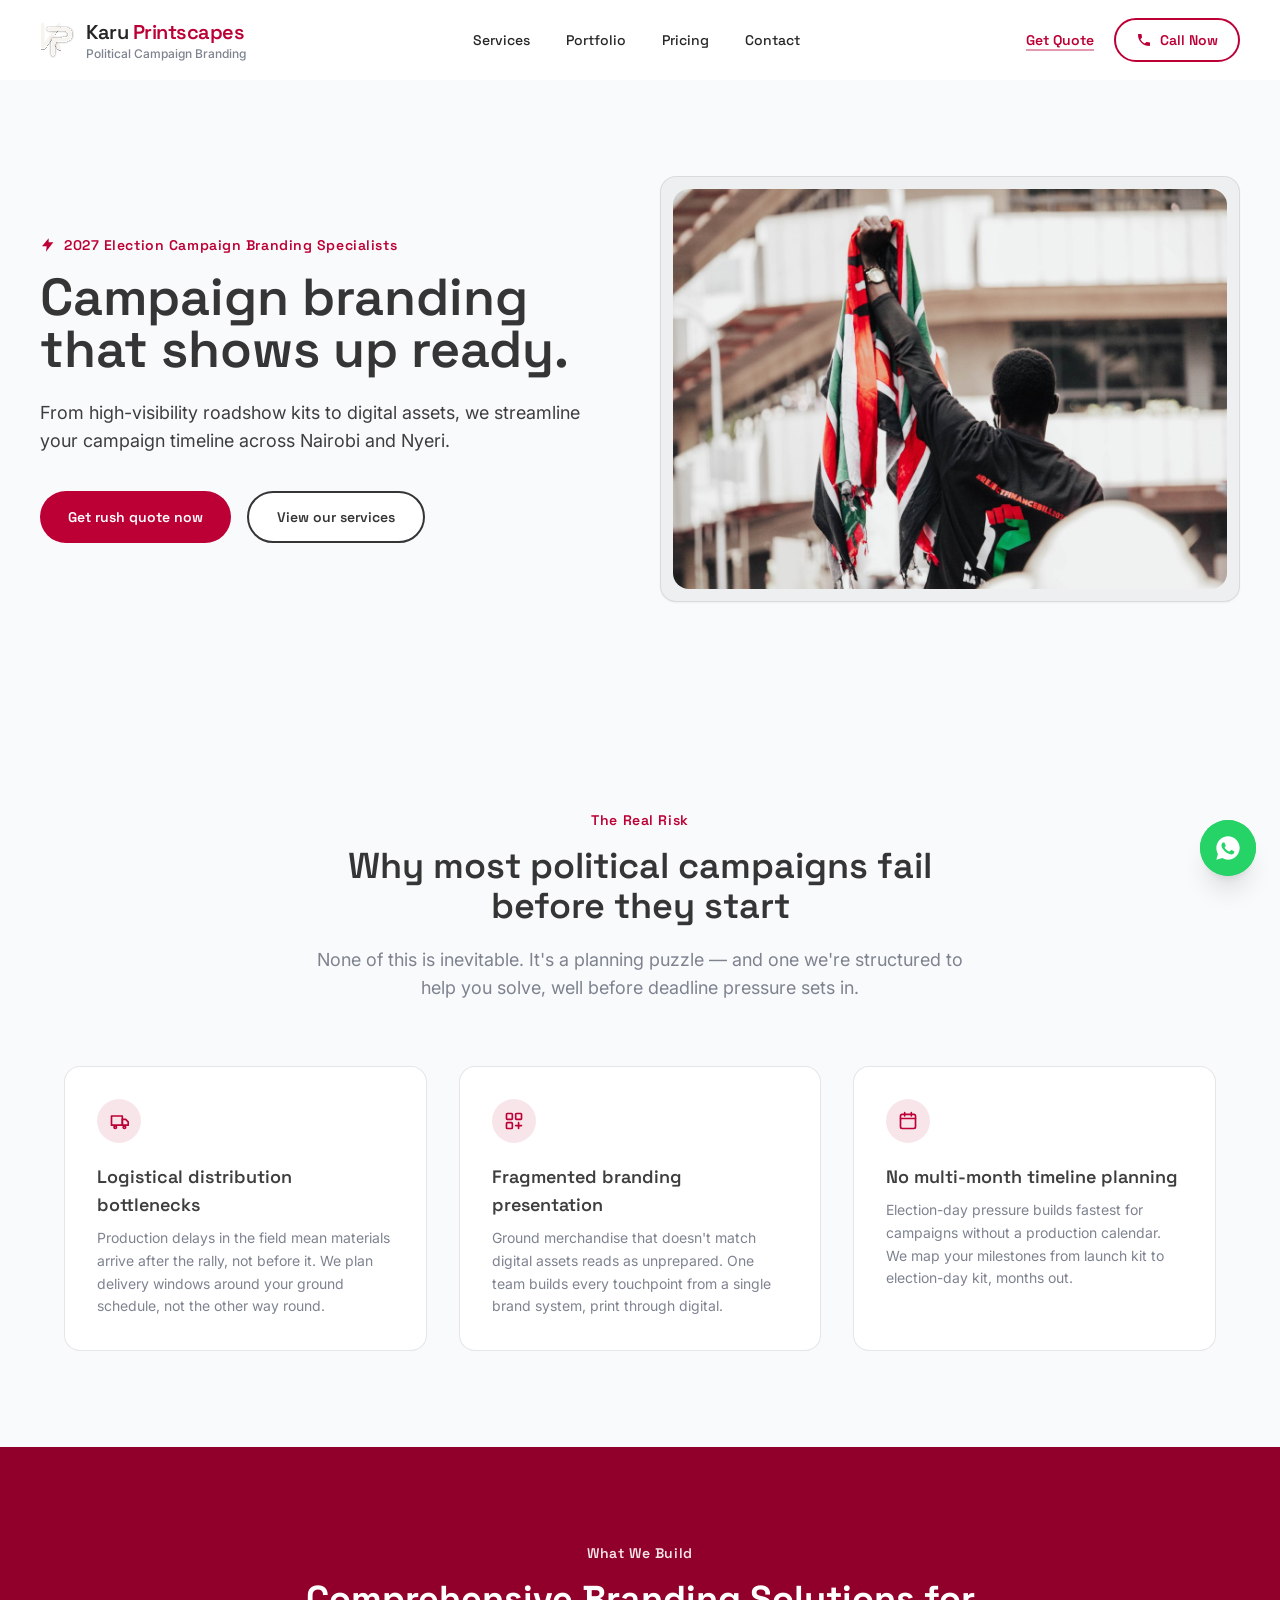
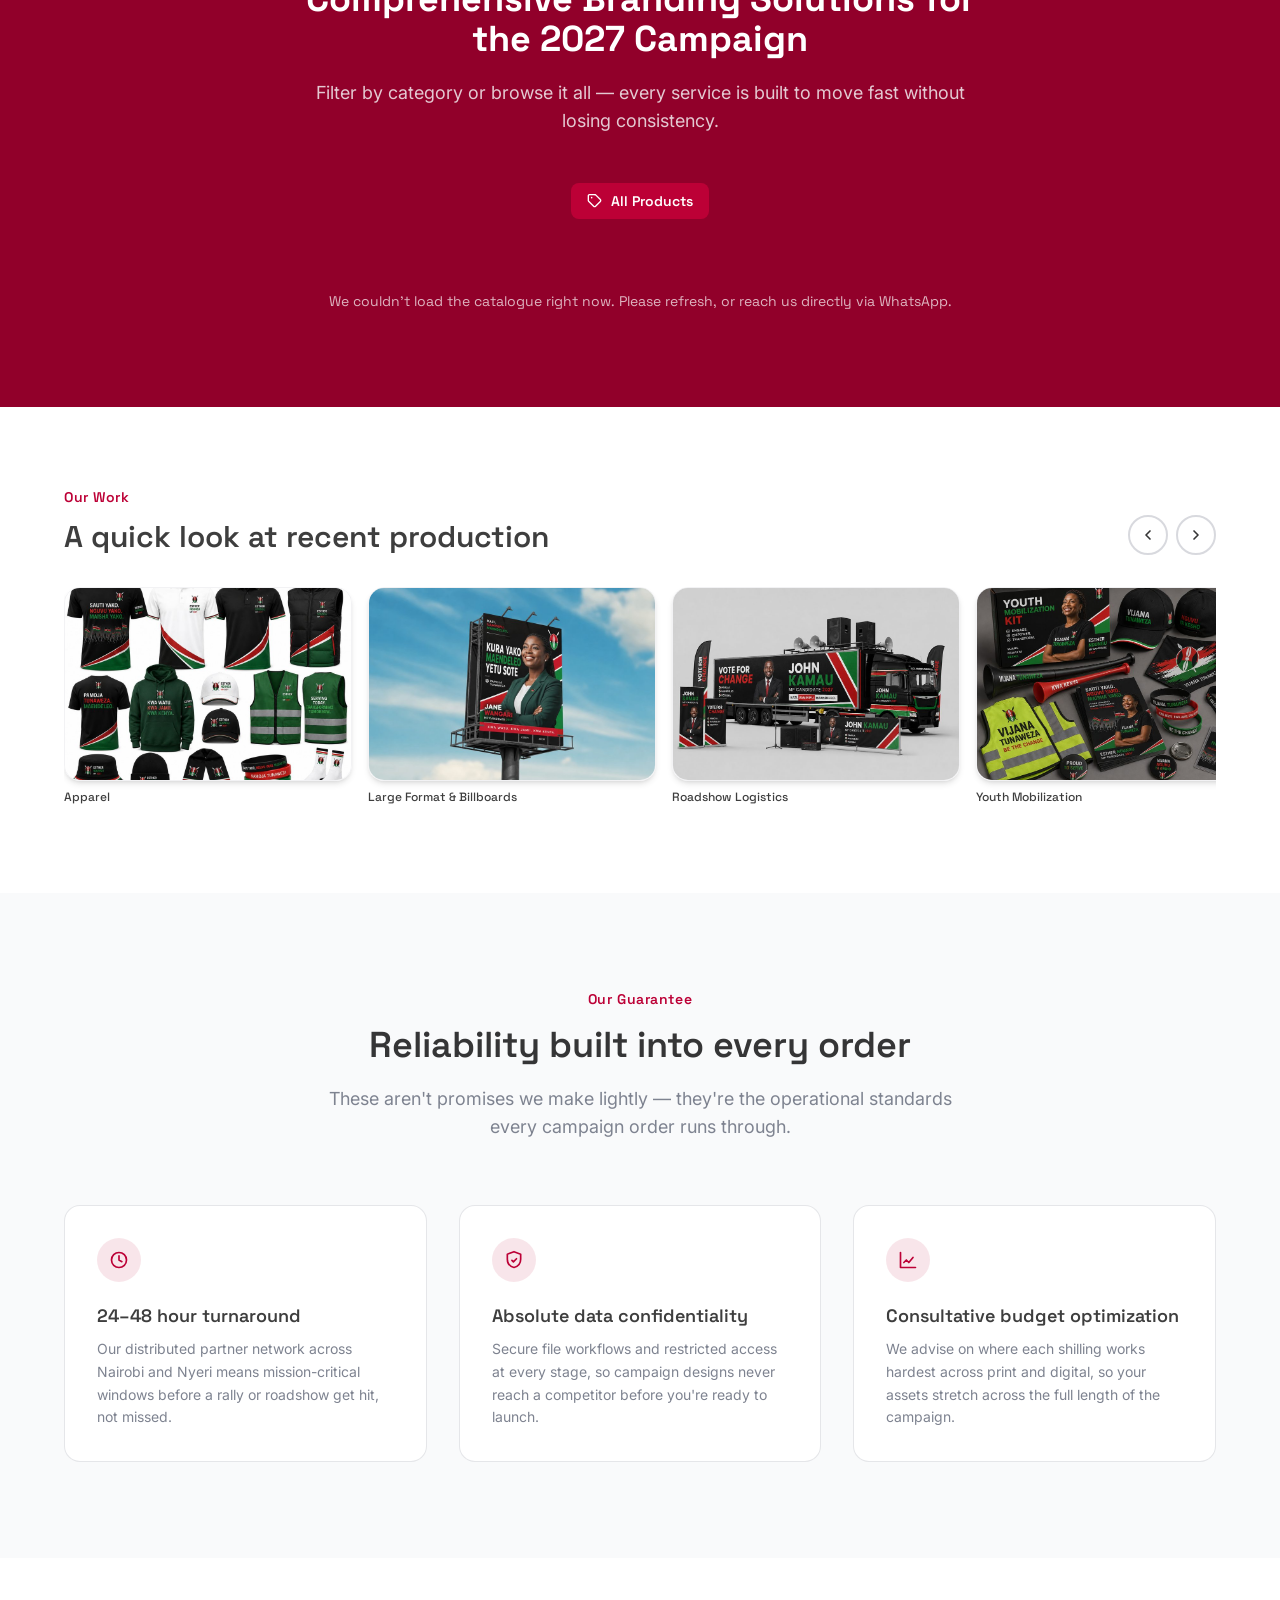
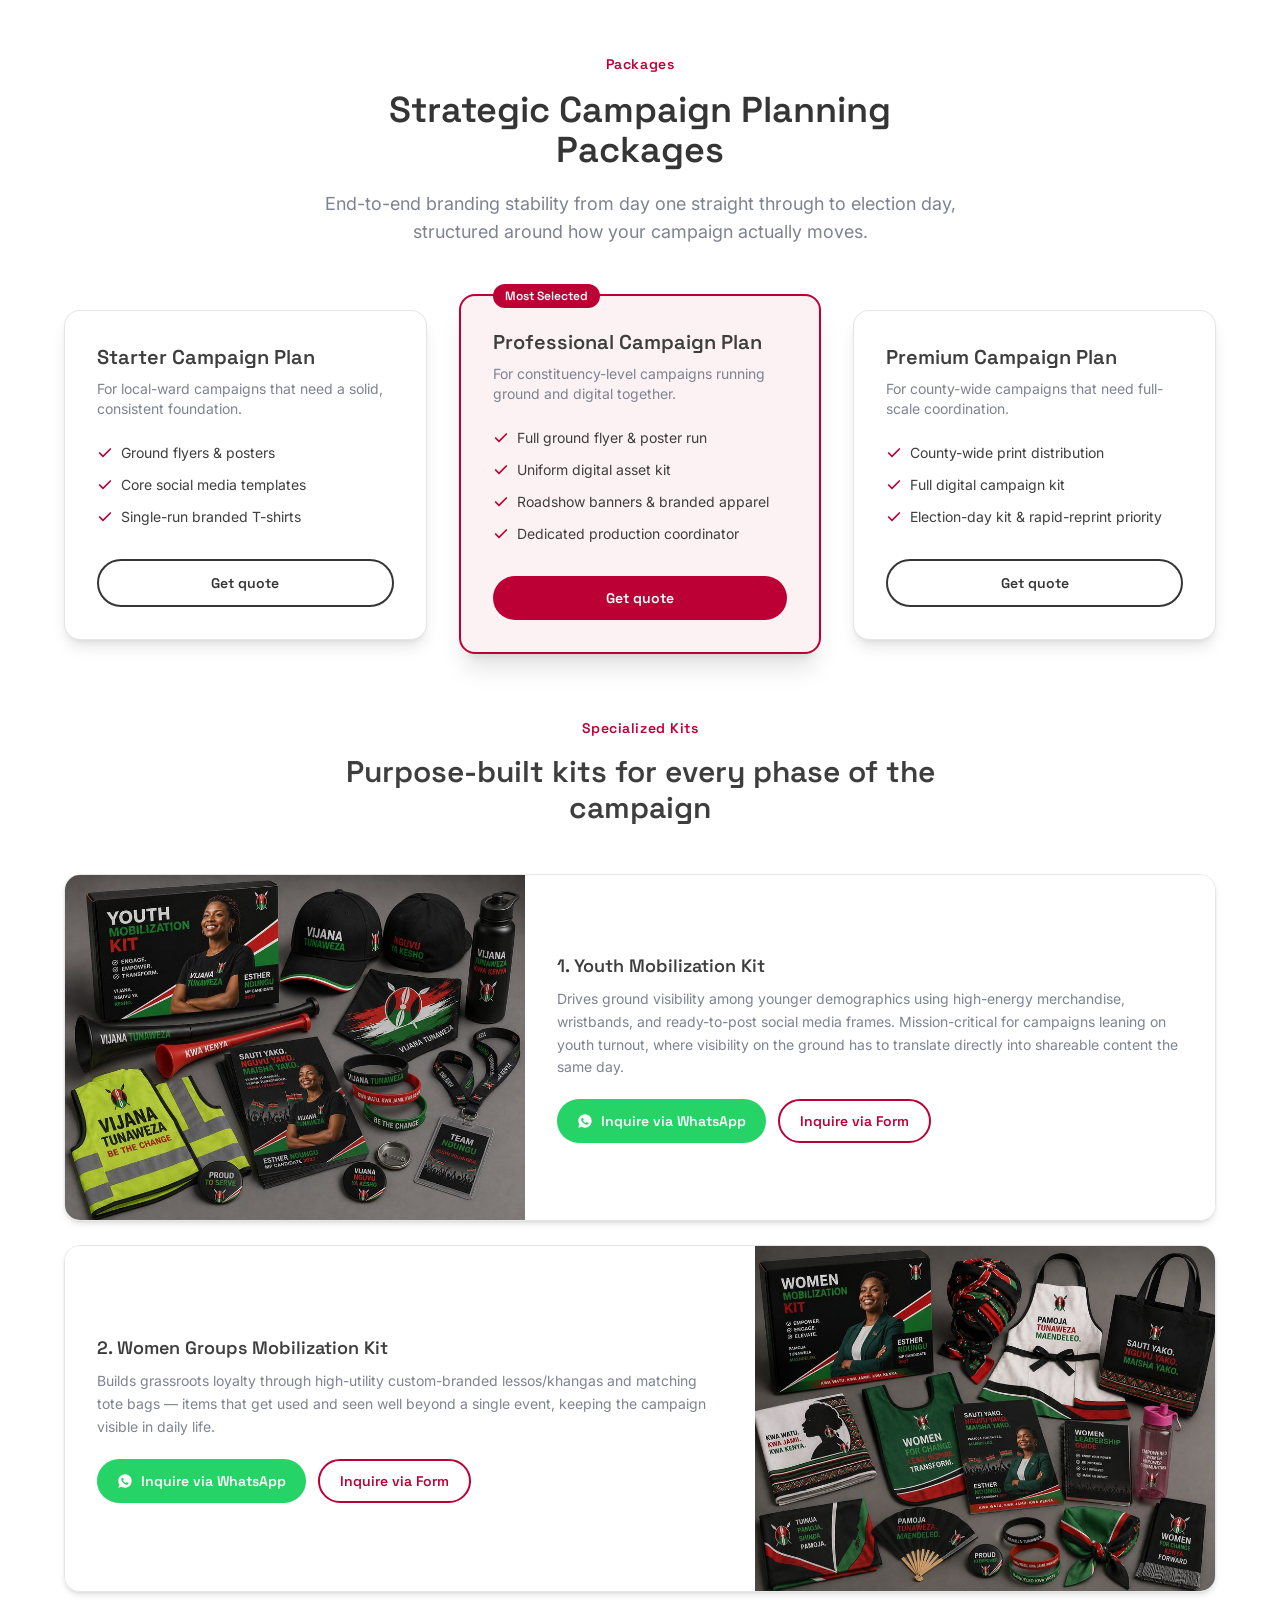
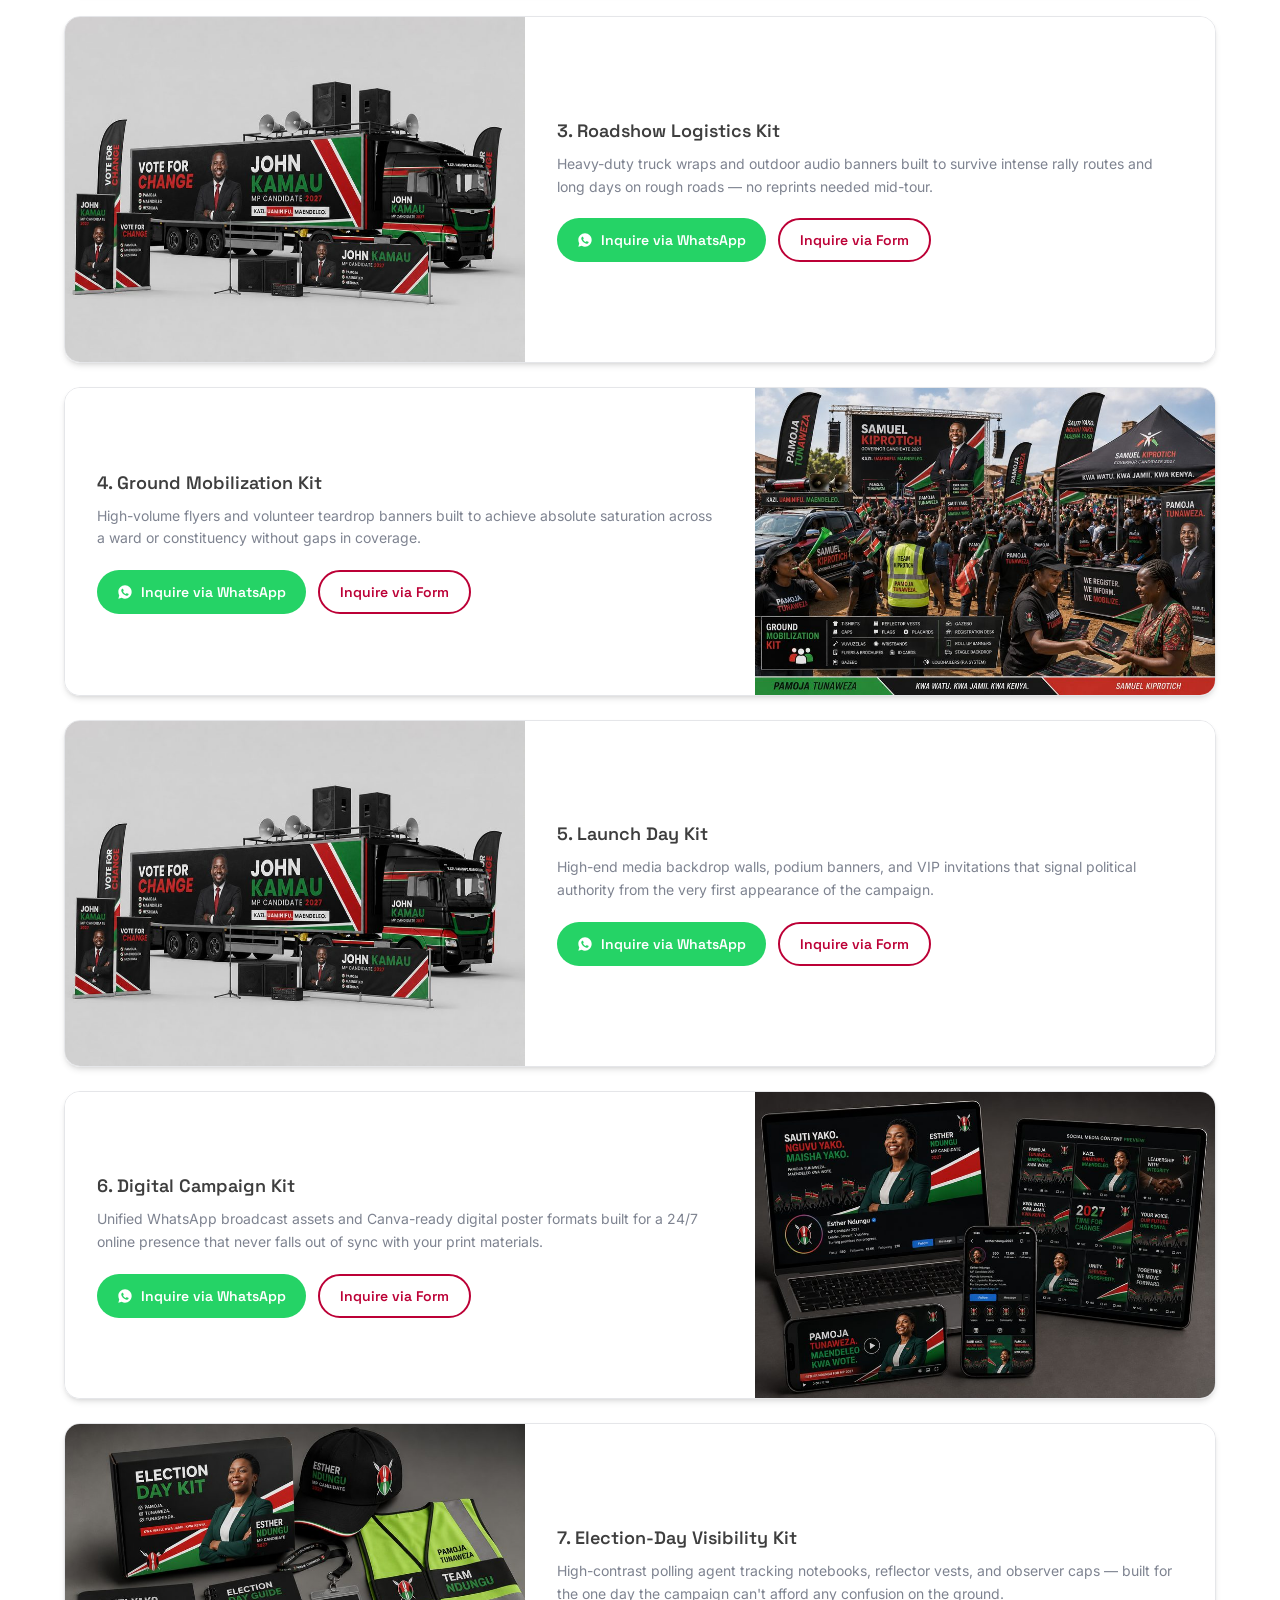
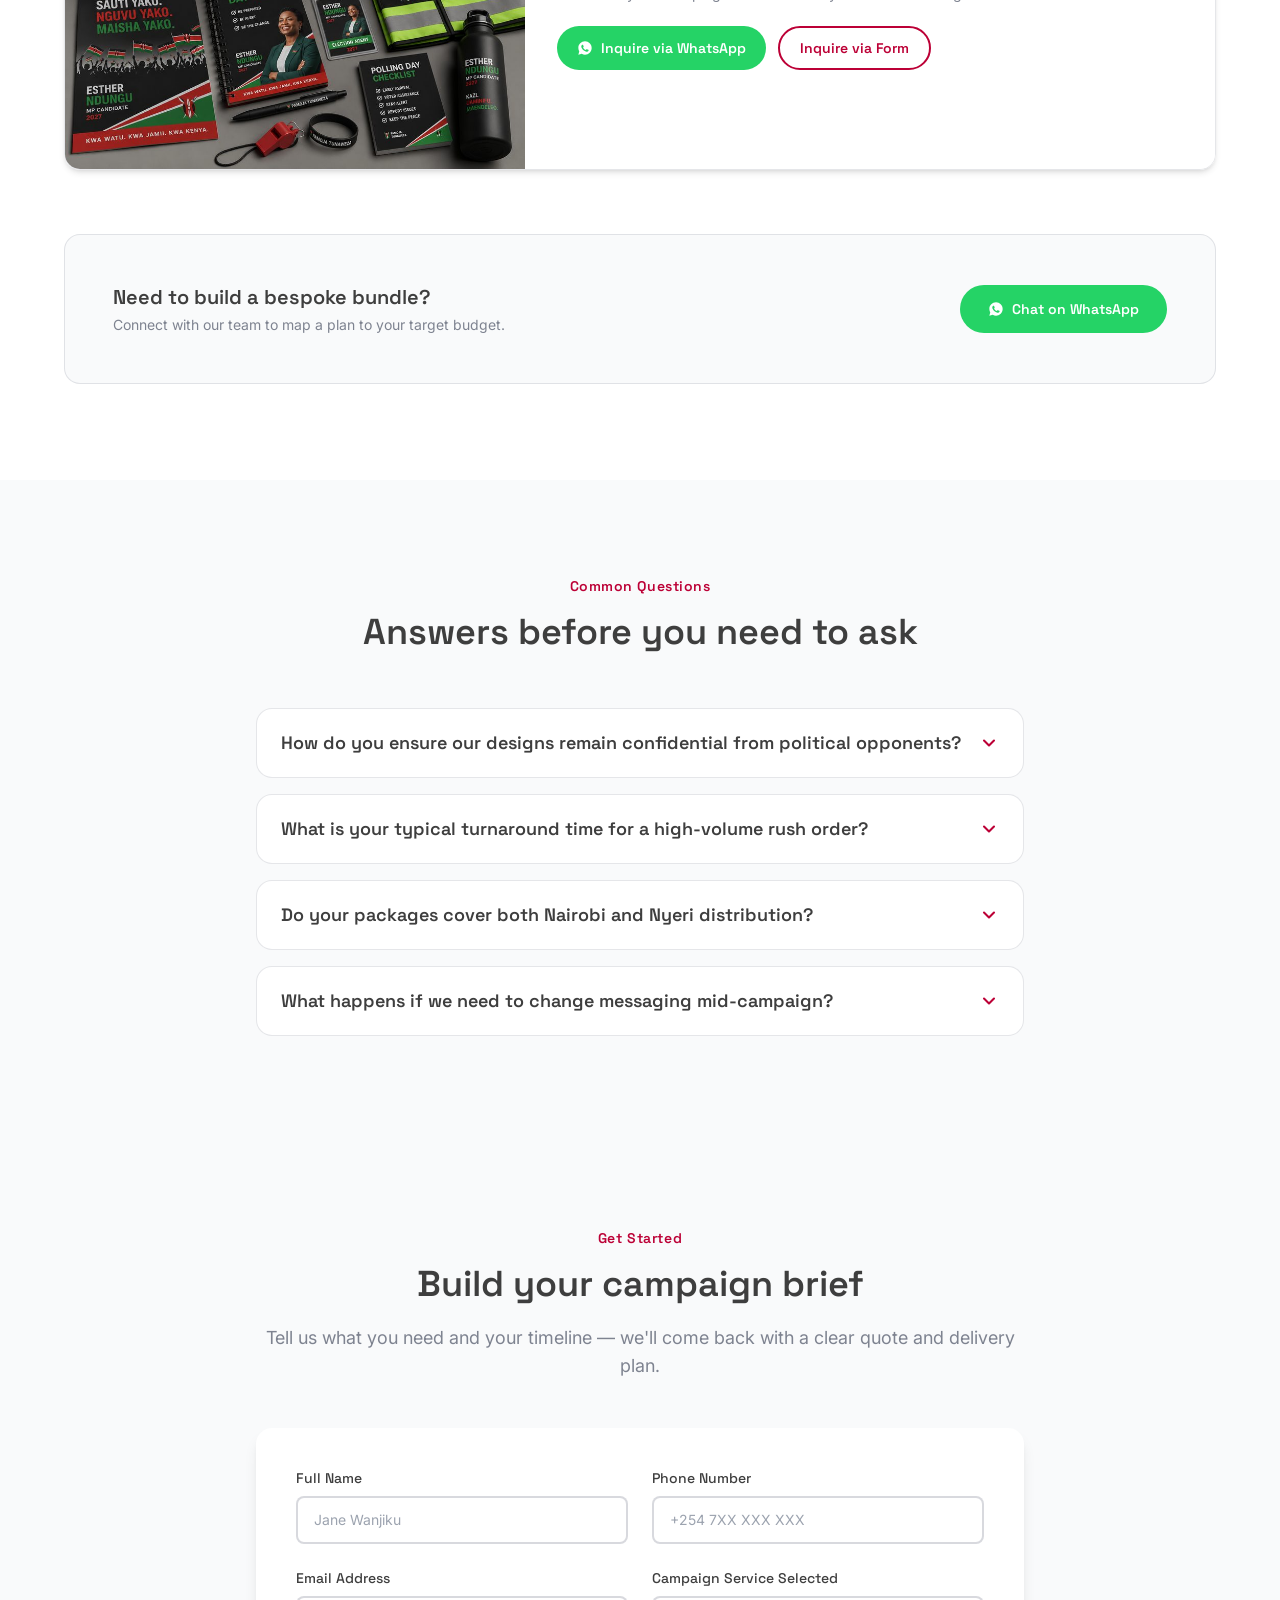
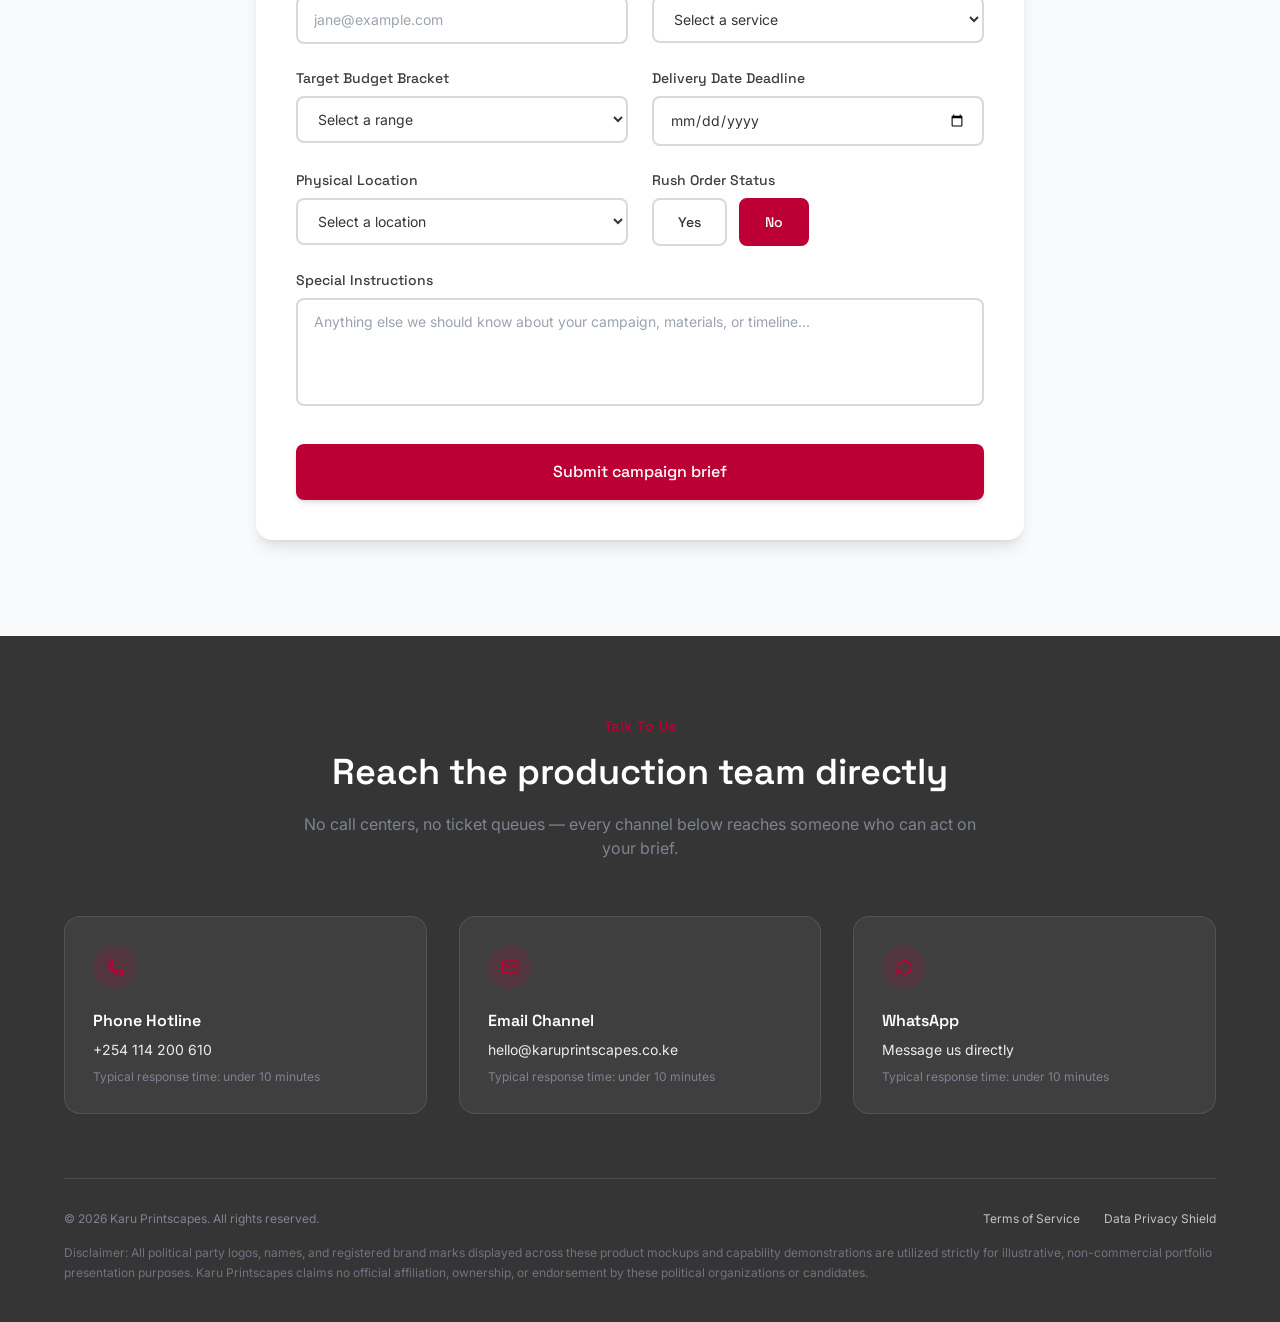
==== commit c8e22e87: "Improve catalogue and quote workflow" ====
--- a/index.html
+++ b/index.html
@@ -19,6 +19,147 @@
 
 <!-- Production Tailwind build: purged + minified (24KB vs the CDN's full runtime compiler) -->
 <link rel="stylesheet" href="assets/css/style.css">
+
+<!-- Hand-written CSS for the "Get a Quote" modal and "View All Products" control.
+     assets/css/style.css is a purged/precompiled Tailwind build generated from the
+     original markup, so any brand-new Tailwind utility class (fixed overlay, max-h,
+     backdrop blur, etc.) has no guaranteed rule until that build is regenerated.
+     These rules are self-contained plain CSS so both features render correctly with
+     zero changes to the Tailwind build. Existing Tailwind classes already present
+     elsewhere in this file (font-display, border-brand-slate/30, focus:border-brand-red,
+     etc.) are still reused wherever confirmed safe — see the form fields below. -->
+<style>
+  .kp-quote-trigger {
+    background: none;
+    border: none;
+    padding: 0;
+    margin: 0;
+    cursor: pointer;
+    appearance: none;
+    text-align: left;
+  }
+
+  .kp-modal-overlay {
+    display: none;
+    position: fixed;
+    inset: 0;
+    z-index: 200;
+    align-items: center;
+    justify-content: center;
+    padding: 1rem;
+    background: rgba(0, 0, 0, 0.6);
+  }
+
+  .kp-modal-overlay.is-open {
+    display: flex;
+  }
+
+  body.kp-modal-open {
+    overflow: hidden;
+  }
+
+  .kp-modal {
+    position: relative;
+    width: 100%;
+    max-width: 28rem;
+    max-height: 90vh;
+    overflow-y: auto;
+    background: #ffffff;
+    border-radius: 1rem;
+    box-shadow: 0 25px 50px -12px rgba(0, 0, 0, 0.4);
+    padding: 1.5rem;
+  }
+
+  @media (min-width: 640px) {
+    .kp-modal {
+      padding: 2rem;
+    }
+  }
+
+  .kp-modal-close {
+    position: absolute;
+    top: 1rem;
+    right: 1rem;
+    width: 2.25rem;
+    height: 2.25rem;
+    border-radius: 9999px;
+    display: flex;
+    align-items: center;
+    justify-content: center;
+    background: none;
+    border: none;
+    cursor: pointer;
+    color: rgba(62, 62, 62, 0.6);
+    transition: all 0.3s ease-in-out;
+  }
+
+  .kp-modal-close:hover {
+    color: #BC0036;
+    background: rgba(188, 0, 54, 0.1);
+  }
+
+  .kp-modal-heading {
+    padding-right: 2rem;
+  }
+
+  .kp-field {
+    margin-top: 1.25rem;
+  }
+
+  .kp-field:first-child {
+    margin-top: 0;
+  }
+
+  .kp-field-error {
+    display: none;
+    margin-top: 0.375rem;
+    font-size: 0.75rem;
+    color: #BC0036;
+  }
+
+  .kp-field-error.is-visible {
+    display: block;
+  }
+
+  .kp-field-input.has-error {
+    border-color: #BC0036;
+  }
+
+  .kp-form-error {
+    display: none;
+    margin-top: 1rem;
+    font-size: 0.875rem;
+    color: #BC0036;
+  }
+
+  .kp-form-error.is-visible {
+    display: block;
+  }
+
+  .kp-view-all-wrap {
+    display: flex;
+    justify-content: center;
+    margin-top: 0.5rem;
+  }
+
+  .kp-view-all-btn {
+    font-weight: 600;
+    font-size: 0.875rem;
+    padding: 0.75rem 1.75rem;
+    border-radius: 9999px;
+    border: 2px solid #ffffff;
+    color: #ffffff;
+    background: none;
+    cursor: pointer;
+    transition: all 0.3s ease-in-out;
+  }
+
+  .kp-view-all-btn:hover {
+    background: #ffffff;
+    color: #91002A;
+    transform: translateY(-2px);
+  }
+</style>
 
 <!-- Favicon -->
 <link rel="icon" type="image/svg+xml" href="assets/img/karu-logo.svg">
@@ -60,7 +201,7 @@
         <a href="#brief" class="font-display text-sm font-semibold text-brand-red hover:text-brand-crimson transition-colors duration-300 underline decoration-2 underline-offset-4 decoration-brand-red/40 hover:decoration-brand-crimson">
           Get Quote
         </a>
-        <a href="tel:+254700000000"
+        <a href="tel:+254114200610"
            class="inline-flex items-center gap-2 font-display text-sm font-semibold px-5 py-2.5 rounded-full border-2 border-brand-red text-brand-red bg-white
                   transition-all duration-300 ease-in-out
                   hover:bg-brand-red hover:text-white hover:shadow-lg hover:shadow-brand-red/25 hover:-translate-y-0.5">
@@ -94,7 +235,7 @@
       <div class="h-px bg-brand-slate/20 my-2"></div>
 
       <a href="#brief" class="font-display font-semibold text-brand-red px-3 py-3 rounded-lg transition-all duration-300 hover:bg-brand-red/5">Get Quote</a>
-      <a href="tel:+254700000000"
+      <a href="tel:+254114200610"
          class="inline-flex items-center justify-center gap-2 font-display font-semibold px-5 py-3 mt-1 rounded-full border-2 border-brand-red text-brand-red
                 transition-all duration-300 ease-in-out hover:bg-brand-red hover:text-white">
         <svg xmlns="http://www.w3.org/2000/svg" viewBox="0 0 24 24" fill="currentColor" class="w-4 h-4">
@@ -248,7 +389,7 @@
         </p>
       </div>
 
-      <!-- Tab navigation: "All Services" stays static; the six category tabs below it are
+      <!-- Tab navigation: "All Products" stays static; the six category tabs below it are
            rendered dynamically from Sanity category documents by the catalogue script. -->
       <div id="service-tabs" role="tablist" aria-label="Filter services" class="flex flex-wrap justify-center gap-2 sm:gap-3 mb-12">
         <button type="button" role="tab" data-filter="all" aria-selected="true"
@@ -257,7 +398,7 @@
             <path d="M12.59 2.41 20 9.83a2 2 0 0 1 0 2.83l-7.17 7.17a2 2 0 0 1-2.83 0L2.41 12.24a2 2 0 0 1-.41-.59V4a1.6 1.6 0 0 1 1.6-1.6h7.65c.22 0 .43.09.59.24Z"/>
             <circle cx="7" cy="7" r="1.2" fill="currentColor" stroke="none"/>
           </svg>
-          All Services
+          All Products
         </button>
         <!-- Sanity category tabs are injected here by renderCategoryTabs() -->
       </div>
@@ -554,7 +695,7 @@
               Drives ground visibility among younger demographics using high-energy merchandise, wristbands, and ready-to-post social media frames. Mission-critical for campaigns leaning on youth turnout, where visibility on the ground has to translate directly into shareable content the same day.
             </p>
             <div class="flex flex-wrap gap-3">
-              <a href="https://wa.me/254700000000?text=Hi%2C%20I%27d%20like%20to%20inquire%20about%20the%20Youth%20Mobilization%20Kit" target="_blank" rel="noopener"
+              <a href="https://wa.me/254114200610?text=Hi%2C%20I%27d%20like%20to%20inquire%20about%20the%20Youth%20Mobilization%20Kit" target="_blank" rel="noopener"
                  class="inline-flex items-center gap-2 font-display text-sm font-semibold px-5 py-2.5 rounded-full bg-[#25D366] text-white
                         transition-all duration-300 ease-in-out hover:bg-[#1DA851] hover:shadow-md hover:-translate-y-0.5">
                 <svg xmlns="http://www.w3.org/2000/svg" viewBox="0 0 24 24" fill="currentColor" class="w-4 h-4">
@@ -582,7 +723,7 @@
               Builds grassroots loyalty through high-utility custom-branded lessos/khangas and matching tote bags — items that get used and seen well beyond a single event, keeping the campaign visible in daily life.
             </p>
             <div class="flex flex-wrap gap-3">
-              <a href="https://wa.me/254700000000?text=Hi%2C%20I%27d%20like%20to%20inquire%20about%20the%20Women%20Groups%20Mobilization%20Kit" target="_blank" rel="noopener"
+              <a href="https://wa.me/254114200610?text=Hi%2C%20I%27d%20like%20to%20inquire%20about%20the%20Women%20Groups%20Mobilization%20Kit" target="_blank" rel="noopener"
                  class="inline-flex items-center gap-2 font-display text-sm font-semibold px-5 py-2.5 rounded-full bg-[#25D366] text-white
                         transition-all duration-300 ease-in-out hover:bg-[#1DA851] hover:shadow-md hover:-translate-y-0.5">
                 <svg xmlns="http://www.w3.org/2000/svg" viewBox="0 0 24 24" fill="currentColor" class="w-4 h-4">
@@ -610,7 +751,7 @@
               Heavy-duty truck wraps and outdoor audio banners built to survive intense rally routes and long days on rough roads — no reprints needed mid-tour.
             </p>
             <div class="flex flex-wrap gap-3">
-              <a href="https://wa.me/254700000000?text=Hi%2C%20I%27d%20like%20to%20inquire%20about%20the%20Roadshow%20Logistics%20Kit" target="_blank" rel="noopener"
+              <a href="https://wa.me/254114200610?text=Hi%2C%20I%27d%20like%20to%20inquire%20about%20the%20Roadshow%20Logistics%20Kit" target="_blank" rel="noopener"
                  class="inline-flex items-center gap-2 font-display text-sm font-semibold px-5 py-2.5 rounded-full bg-[#25D366] text-white
                         transition-all duration-300 ease-in-out hover:bg-[#1DA851] hover:shadow-md hover:-translate-y-0.5">
                 <svg xmlns="http://www.w3.org/2000/svg" viewBox="0 0 24 24" fill="currentColor" class="w-4 h-4">
@@ -638,7 +779,7 @@
               High-volume flyers and volunteer teardrop banners built to achieve absolute saturation across a ward or constituency without gaps in coverage.
             </p>
             <div class="flex flex-wrap gap-3">
-              <a href="https://wa.me/254700000000?text=Hi%2C%20I%27d%20like%20to%20inquire%20about%20the%20Ground%20Mobilization%20Kit" target="_blank" rel="noopener"
+              <a href="https://wa.me/254114200610?text=Hi%2C%20I%27d%20like%20to%20inquire%20about%20the%20Ground%20Mobilization%20Kit" target="_blank" rel="noopener"
                  class="inline-flex items-center gap-2 font-display text-sm font-semibold px-5 py-2.5 rounded-full bg-[#25D366] text-white
                         transition-all duration-300 ease-in-out hover:bg-[#1DA851] hover:shadow-md hover:-translate-y-0.5">
                 <svg xmlns="http://www.w3.org/2000/svg" viewBox="0 0 24 24" fill="currentColor" class="w-4 h-4">
@@ -666,7 +807,7 @@
               High-end media backdrop walls, podium banners, and VIP invitations that signal political authority from the very first appearance of the campaign.
             </p>
             <div class="flex flex-wrap gap-3">
-              <a href="https://wa.me/254700000000?text=Hi%2C%20I%27d%20like%20to%20inquire%20about%20the%20Launch%20Day%20Kit" target="_blank" rel="noopener"
+              <a href="https://wa.me/254114200610?text=Hi%2C%20I%27d%20like%20to%20inquire%20about%20the%20Launch%20Day%20Kit" target="_blank" rel="noopener"
                  class="inline-flex items-center gap-2 font-display text-sm font-semibold px-5 py-2.5 rounded-full bg-[#25D366] text-white
                         transition-all duration-300 ease-in-out hover:bg-[#1DA851] hover:shadow-md hover:-translate-y-0.5">
                 <svg xmlns="http://www.w3.org/2000/svg" viewBox="0 0 24 24" fill="currentColor" class="w-4 h-4">
@@ -694,7 +835,7 @@
               Unified WhatsApp broadcast assets and Canva-ready digital poster formats built for a 24/7 online presence that never falls out of sync with your print materials.
             </p>
             <div class="flex flex-wrap gap-3">
-              <a href="https://wa.me/254700000000?text=Hi%2C%20I%27d%20like%20to%20inquire%20about%20the%20Digital%20Campaign%20Kit" target="_blank" rel="noopener"
+              <a href="https://wa.me/254114200610?text=Hi%2C%20I%27d%20like%20to%20inquire%20about%20the%20Digital%20Campaign%20Kit" target="_blank" rel="noopener"
                  class="inline-flex items-center gap-2 font-display text-sm font-semibold px-5 py-2.5 rounded-full bg-[#25D366] text-white
                         transition-all duration-300 ease-in-out hover:bg-[#1DA851] hover:shadow-md hover:-translate-y-0.5">
                 <svg xmlns="http://www.w3.org/2000/svg" viewBox="0 0 24 24" fill="currentColor" class="w-4 h-4">
@@ -722,7 +863,7 @@
               High-contrast polling agent tracking notebooks, reflector vests, and observer caps — built for the one day the campaign can't afford any confusion on the ground.
             </p>
             <div class="flex flex-wrap gap-3">
-              <a href="https://wa.me/254700000000?text=Hi%2C%20I%27d%20like%20to%20inquire%20about%20the%20Election-Day%20Visibility%20Kit" target="_blank" rel="noopener"
+              <a href="https://wa.me/254114200610?text=Hi%2C%20I%27d%20like%20to%20inquire%20about%20the%20Election-Day%20Visibility%20Kit" target="_blank" rel="noopener"
                  class="inline-flex items-center gap-2 font-display text-sm font-semibold px-5 py-2.5 rounded-full bg-[#25D366] text-white
                         transition-all duration-300 ease-in-out hover:bg-[#1DA851] hover:shadow-md hover:-translate-y-0.5">
                 <svg xmlns="http://www.w3.org/2000/svg" viewBox="0 0 24 24" fill="currentColor" class="w-4 h-4">
@@ -747,7 +888,7 @@
           <h3 class="font-display text-xl font-semibold mb-1" style="color:#3E3E3E;">Need to build a bespoke bundle?</h3>
           <p class="text-sm" style="color:#7E8390;">Connect with our team to map a plan to your target budget.</p>
         </div>
-        <a href="https://wa.me/254700000000?text=Hi%2C%20I%27d%20like%20to%20build%20a%20bespoke%20campaign%20package" target="_blank" rel="noopener"
+        <a href="https://wa.me/254114200610?text=Hi%2C%20I%27d%20like%20to%20build%20a%20bespoke%20campaign%20package" target="_blank" rel="noopener"
            class="shrink-0 inline-flex items-center justify-center gap-2 font-display text-sm font-semibold px-7 py-3.5 rounded-full
                   bg-[#25D366] text-white transition-all duration-300 ease-in-out
                   hover:bg-[#1DA851] hover:shadow-lg hover:shadow-[#25D366]/30 hover:-translate-y-0.5">
@@ -1014,7 +1155,7 @@
           </svg>
         </div>
         <h3 class="font-display text-base font-semibold text-white mb-1">Phone Hotline</h3>
-        <a href="tel:+254700000000" class="text-sm text-white/90 hover:text-white transition-colors duration-300">+254 700 000 000</a>
+        <a href="tel:+254114200610" class="text-sm text-white/90 hover:text-white transition-colors duration-300">+254 114 200 610</a>
         <p class="text-xs mt-2" style="color:#7E8390;">Typical response time: under 10 minutes</p>
       </div>
 
@@ -1037,7 +1178,7 @@
           </svg>
         </div>
         <h3 class="font-display text-base font-semibold text-white mb-1">WhatsApp</h3>
-        <a href="https://wa.me/254700000000" target="_blank" rel="noopener" class="text-sm text-white/90 hover:text-white transition-colors duration-300">Message us directly</a>
+        <a href="https://wa.me/254114200610" target="_blank" rel="noopener" class="text-sm text-white/90 hover:text-white transition-colors duration-300">Message us directly</a>
         <p class="text-xs mt-2" style="color:#7E8390;">Typical response time: under 10 minutes</p>
       </div>
 
@@ -1065,7 +1206,7 @@
 </footer>
 
 <!-- ============ FLOATING WHATSAPP WIDGET ============ -->
-<a href="https://wa.me/254700000000?text=Hi%2C%20I%27d%20like%20to%20talk%20about%20a%20campaign%20order"
+<a href="https://wa.me/254114200610?text=Hi%2C%20I%27d%20like%20to%20talk%20about%20a%20campaign%20order"
    target="_blank" rel="noopener" aria-label="Chat with us on WhatsApp"
    class="fixed bottom-6 right-6 z-50 flex items-center justify-center w-14 h-14 rounded-full
           bg-[#25D366] shadow-xl transition-all duration-300 ease-in-out hover:scale-110 hover:shadow-2xl">
@@ -1075,7 +1216,49 @@
   </svg>
 </a>
 
+<!-- ============ GET A QUOTE MODAL ============ -->
+<!-- Opened by clicking any "Get Custom Quote" button on a catalogue product card
+     (see [data-action="open-quote-modal"] in the Sanity catalogue script). The
+     heading and WhatsApp message are filled in dynamically per product. -->
+<div id="quote-modal-overlay" class="kp-modal-overlay" aria-hidden="true">
+  <div id="quote-modal" class="kp-modal" role="dialog" aria-modal="true" aria-labelledby="quote-modal-heading">
+
+    <button type="button" id="quote-modal-close" class="kp-modal-close" aria-label="Close quote form">
+      <svg xmlns="http://www.w3.org/2000/svg" viewBox="0 0 24 24" fill="none" stroke="currentColor" stroke-width="2.5" stroke-linecap="round" stroke-linejoin="round" class="w-5 h-5">
+        <path d="M18 6 6 18M6 6l12 12"/>
+      </svg>
+    </button>
+
+    <h3 id="quote-modal-heading" class="font-display text-xl font-semibold mb-6 kp-modal-heading" style="color:#3E3E3E;">
+      Get a Quote for <span id="quote-modal-product-name">this product</span>
+    </h3>
+
+    <form id="quote-modal-form" novalidate>
+      <div id="quote-modal-fields"><!-- Fields injected dynamically by renderQuoteFields() --></div>
+
+      <p id="quote-modal-form-error" class="kp-form-error">
+        Please fix the highlighted fields before sending.
+      </p>
+
+      <button type="submit"
+              class="mt-6 w-full inline-flex items-center justify-center gap-2 font-display text-sm font-semibold px-6 py-3.5 rounded-full bg-[#25D366] text-white transition-all duration-300 ease-in-out hover:bg-[#1DA851] hover:shadow-lg hover:-translate-y-0.5">
+        <svg xmlns="http://www.w3.org/2000/svg" viewBox="0 0 24 24" fill="currentColor" class="w-4 h-4">
+          <path d="M12.01 2C6.48 2 2 6.48 2 12c0 1.85.5 3.58 1.36 5.07L2 22l5.08-1.33A9.94 9.94 0 0 0 12.01 22C17.53 22 22 17.52 22 12S17.53 2 12.01 2Zm5.36 14.14c-.23.64-1.13 1.18-1.85 1.33-.49.1-1.13.19-3.29-.7-2.76-1.14-4.54-3.94-4.68-4.13-.14-.19-1.12-1.49-1.12-2.84 0-1.35.71-2.02.96-2.29.23-.25.5-.31.67-.31h.48c.16 0 .37-.03.57.44.23.55.78 1.9.85 2.04.07.14.11.3.02.49-.09.19-.14.31-.28.47-.14.16-.29.36-.42.48-.14.14-.28.29-.12.57.16.28.71 1.17 1.53 1.9 1.05.94 1.94 1.23 2.22 1.37.28.14.44.12.6-.07.16-.19.68-.79.86-1.06.18-.28.35-.23.6-.14.25.09 1.58.75 1.85.88.28.14.46.21.53.32.07.11.07.65-.16 1.29Z"/>
+        </svg>
+        Send via WhatsApp
+      </button>
+    </form>
+  </div>
+</div>
+
 <script>
+  // Single source of truth for the business WhatsApp number, used by every
+  // WhatsApp link/CTA built dynamically in JS on this page (the catalogue
+  // script and the quote modal script below both reference this — it's a
+  // top-level `const` in a classic <script>, so later <script> tags on this
+  // page share the same global scope and can see it without redeclaring it).
+  const WHATSAPP_NUMBER = '254114200610';
+
   const menuToggle = document.getElementById('menu-toggle');
   const mobileMenu = document.getElementById('mobile-menu');
 
@@ -1218,7 +1401,7 @@
     const SANITY_DATASET = 'production';
     const SANITY_API_VERSION = '2024-01-01';
     const SANITY_QUERY_URL = `https://${SANITY_PROJECT_ID}.api.sanity.io/v${SANITY_API_VERSION}/data/query/${SANITY_DATASET}`;
-    const WHATSAPP_NUMBER = '254700000000';
+    // WHATSAPP_NUMBER is declared once, globally, in the first <script> block above.
 
     const serviceTabs = document.getElementById('service-tabs');
     const serviceGrid = document.getElementById('service-grid');
@@ -1266,6 +1449,19 @@
     function buildWhatsAppLink(productName) {
       const text = encodeURIComponent(`Hi, I'd like a quote for ${productName}`);
       return `https://wa.me/${WHATSAPP_NUMBER}?text=${text}`;
+    }
+
+    // Used whenever product data (names, descriptions) is interpolated into an
+    // innerHTML string, so a stray quote/angle-bracket in Sanity content can't
+    // break the markup or the data-* attributes read by the quote modal.
+    function escapeHtml(value) {
+      return String(value == null ? '' : value).replace(/[&<>"']/g, (char) => ({
+        '&': '&amp;',
+        '<': '&lt;',
+        '>': '&gt;',
+        '"': '&quot;',
+        "'": '&#39;',
+      }[char]));
     }
 
     function renderCategoryTabs(categories) {
@@ -1292,6 +1488,8 @@
       products.forEach((product) => {
         const imageUrl = urlForImage(product.image);
         const whatsappLink = buildWhatsAppLink(product.name);
+        const safeName = escapeHtml(product.name);
+        const safeDescription = escapeHtml(product.description);
 
         const card = document.createElement('div');
         card.className = 'service-card group';
@@ -1303,13 +1501,19 @@
               ${formatPrice(product.startingPrice)}
             </span>
             <div class="w-full aspect-video overflow-hidden rounded-t-xl bg-black/20">
-              ${imageUrl ? `<img src="${imageUrl}" alt="${product.name}" class="w-full h-full object-cover transition-transform duration-500 ease-out group-hover:scale-105">` : ''}
+              ${imageUrl ? `<img src="${imageUrl}" alt="${safeName}" class="w-full h-full object-cover transition-transform duration-500 ease-out group-hover:scale-105">` : ''}
             </div>
             <div class="p-7">
-              <h3 class="font-display text-lg font-semibold text-white mb-2">${product.name}</h3>
-              <p class="text-sm leading-relaxed mb-6 text-[#F9FAFB]/90">${product.description || ''}</p>
+              <h3 class="font-display text-lg font-semibold text-white mb-2">${safeName}</h3>
+              <p class="text-sm leading-relaxed mb-6 text-[#F9FAFB]/90">${safeDescription}</p>
               <div class="flex flex-col gap-2">
-                <a href="#brief" class="font-display text-sm font-medium text-[#FFD700] hover:text-white transition-colors duration-300">Get Custom Quote →</a>
+                <button type="button" class="kp-quote-trigger font-display text-sm font-medium text-[#FFD700] hover:text-white transition-colors duration-300"
+                        data-action="open-quote-modal"
+                        data-product-id="${escapeHtml(product._id)}"
+                        data-product-name="${safeName}"
+                        data-product-category="${escapeHtml(product.categoryId || '')}">
+                  Get Custom Quote →
+                </button>
                 <a href="${whatsappLink}" target="_blank" rel="noopener"
                    class="font-display text-sm font-medium text-white/70 hover:text-white transition-colors duration-300">Order via WhatsApp →</a>
               </div>
@@ -1319,8 +1523,7 @@
         serviceGrid.appendChild(card);
       });
 
-      const activeBtn = serviceTabs.querySelector('[aria-selected="true"]');
-      filterCatalogueCards(activeBtn ? activeBtn.dataset.filter : 'all');
+      applyCatalogueView();
     }
 
     function setActiveTab(activeBtn) {
@@ -1337,20 +1540,65 @@
       });
     }
 
-    function filterCatalogueCards(filter) {
-      serviceGrid.querySelectorAll('.service-card').forEach((card) => {
-        const matches = filter === 'all' || card.dataset.category === filter;
-        card.style.display = matches ? '' : 'none';
+    // "All Products" initially shows only the first ALL_PRODUCTS_PAGE_SIZE cards
+    // (in Sanity `order` order, since that's the order they were rendered in).
+    // Category tabs always show every matching product — no capping there.
+    const ALL_PRODUCTS_PAGE_SIZE = 6;
+    let activeFilter = 'all';
+    let isAllProductsExpanded = false;
+
+    function applyCatalogueView() {
+      const cards = Array.from(serviceGrid.querySelectorAll('.service-card'));
+
+      if (activeFilter === 'all') {
+        cards.forEach((card, i) => {
+          card.style.display = (isAllProductsExpanded || i < ALL_PRODUCTS_PAGE_SIZE) ? '' : 'none';
+        });
+      } else {
+        cards.forEach((card) => {
+          card.style.display = card.dataset.category === activeFilter ? '' : 'none';
+        });
+      }
+
+      renderViewAllButton(cards.length);
+    }
+
+    function renderViewAllButton(totalCount) {
+      let wrap = document.getElementById('view-all-products-wrap');
+      const shouldShow = activeFilter === 'all' && !isAllProductsExpanded && totalCount > ALL_PRODUCTS_PAGE_SIZE;
+
+      if (!shouldShow) {
+        if (wrap) wrap.remove();
+        return;
+      }
+
+      if (wrap) return; // already rendered, nothing to change
+
+      wrap = document.createElement('div');
+      wrap.id = 'view-all-products-wrap';
+      wrap.className = 'col-span-full kp-view-all-wrap';
+      wrap.innerHTML = `
+        <button type="button" id="view-all-products-btn" class="font-display kp-view-all-btn">
+          View All Products
+        </button>`;
+      serviceGrid.appendChild(wrap);
+
+      document.getElementById('view-all-products-btn').addEventListener('click', () => {
+        isAllProductsExpanded = true;
+        applyCatalogueView();
       });
     }
 
-    // Event delegation: tabs (both the static "All" button and the dynamically
-    // injected category tabs) are handled by one listener on the stable container.
+    // Event delegation: tabs (both the static "All Products" button and the
+    // dynamically injected category tabs) are handled by one listener on the
+    // stable container. Returning to "All Products" always resets the 6-card cap.
     serviceTabs.addEventListener('click', (e) => {
       const btn = e.target.closest('.tab-btn');
       if (!btn) return;
       setActiveTab(btn);
-      filterCatalogueCards(btn.dataset.filter);
+      activeFilter = btn.dataset.filter;
+      if (activeFilter === 'all') isAllProductsExpanded = false;
+      applyCatalogueView();
     });
 
     const categoriesQuery = `*[_type == "category"] | order(order asc){_id, name}`;
@@ -1370,5 +1618,183 @@
   })();
 </script>
 
+<script>
+  // ============ GET A QUOTE MODAL ============
+  // Opens for any element with [data-action="open-quote-modal"] — currently the
+  // "Get Custom Quote" button rendered on each Sanity product card. Event
+  // delegation is used so this works regardless of when/how cards are rendered.
+  (function () {
+    const overlay = document.getElementById('quote-modal-overlay');
+    const closeBtn = document.getElementById('quote-modal-close');
+    const headingProductName = document.getElementById('quote-modal-product-name');
+    const fieldsContainer = document.getElementById('quote-modal-fields');
+    const form = document.getElementById('quote-modal-form');
+    const formError = document.getElementById('quote-modal-form-error');
+
+    if (!overlay || !form || !fieldsContainer) return;
+
+    // WHATSAPP_NUMBER is declared once, globally, in the first <script> block —
+    // the same number used everywhere else on the site, not a separate one.
+
+    // Today every product uses this same four-field set. To give a specific
+    // product or category its own fields later, add an entry to
+    // QUOTE_FIELDS_BY_CATEGORY (keyed by Sanity category _id) or
+    // QUOTE_FIELDS_BY_PRODUCT (keyed by Sanity product _id) — getQuoteFields()
+    // already checks those first, so no other code needs to change.
+    const DEFAULT_QUOTE_FIELDS = [
+      { id: 'name', label: 'Name', type: 'text', required: true, placeholder: 'Jane Wanjiku' },
+      { id: 'phone', label: 'WhatsApp Number', type: 'tel', required: true, placeholder: '+254 7XX XXX XXX' },
+      { id: 'quantity', label: 'Quantity', type: 'number', required: true, min: 1, placeholder: 'e.g. 100' },
+      { id: 'dimensions', label: 'Dimensions', type: 'text', required: true, placeholder: 'e.g. 3m x 6m' },
+    ];
+    const QUOTE_FIELDS_BY_CATEGORY = {};
+    const QUOTE_FIELDS_BY_PRODUCT = {};
+
+    function getQuoteFields(product) {
+      return (
+        QUOTE_FIELDS_BY_PRODUCT[product.id] ||
+        QUOTE_FIELDS_BY_CATEGORY[product.categoryId] ||
+        DEFAULT_QUOTE_FIELDS
+      );
+    }
+
+    let activeProduct = null;
+    let activeFields = DEFAULT_QUOTE_FIELDS;
+    let lastFocusedElement = null;
+
+    function renderQuoteFields(fields) {
+      fieldsContainer.innerHTML = fields.map((field) => `
+        <div class="kp-field">
+          <label for="quote-field-${field.id}" class="block font-display text-sm font-medium mb-2" style="color:#3E3E3E;">${field.label}</label>
+          <input type="${field.type}" id="quote-field-${field.id}" name="${field.id}"
+                 placeholder="${field.placeholder || ''}" ${field.min !== undefined ? `min="${field.min}"` : ''}
+                 class="kp-field-input w-full rounded-lg border-2 border-brand-slate/30 px-4 py-3 text-sm text-brand-charcoal-deep focus:border-brand-red focus:ring-4 focus:ring-brand-red/10 focus:outline-none transition-all duration-300">
+          <p class="kp-field-error"></p>
+        </div>
+      `).join('');
+    }
+
+    function openQuoteModal(product) {
+      activeProduct = product;
+      activeFields = getQuoteFields(product);
+      headingProductName.textContent = product.name;
+      renderQuoteFields(activeFields);
+      formError.classList.remove('is-visible');
+
+      lastFocusedElement = document.activeElement;
+      overlay.classList.add('is-open');
+      overlay.setAttribute('aria-hidden', 'false');
+      document.body.classList.add('kp-modal-open');
+
+      const firstInput = fieldsContainer.querySelector('input');
+      if (firstInput) firstInput.focus();
+    }
+
+    function closeQuoteModal() {
+      overlay.classList.remove('is-open');
+      overlay.setAttribute('aria-hidden', 'true');
+      document.body.classList.remove('kp-modal-open');
+      form.reset();
+      formError.classList.remove('is-visible');
+      if (lastFocusedElement && typeof lastFocusedElement.focus === 'function') lastFocusedElement.focus();
+    }
+
+    function showFieldError(field, message) {
+      const input = document.getElementById(`quote-field-${field.id}`);
+      if (!input) return;
+      input.classList.add('has-error');
+      const errorEl = input.parentElement.querySelector('.kp-field-error');
+      if (errorEl) {
+        errorEl.textContent = message;
+        errorEl.classList.add('is-visible');
+      }
+    }
+
+    function clearFieldErrors() {
+      fieldsContainer.querySelectorAll('.kp-field-input').forEach((input) => input.classList.remove('has-error'));
+      fieldsContainer.querySelectorAll('.kp-field-error').forEach((el) => el.classList.remove('is-visible'));
+    }
+
+    function validateFields(fields) {
+      clearFieldErrors();
+      let isValid = true;
+      const values = {};
+
+      fields.forEach((field) => {
+        const input = document.getElementById(`quote-field-${field.id}`);
+        const rawValue = input ? input.value.trim() : '';
+        values[field.id] = rawValue;
+
+        if (field.required && !rawValue) {
+          showFieldError(field, `${field.label} is required.`);
+          isValid = false;
+          return;
+        }
+
+        if (field.type === 'number' && rawValue) {
+          const numericValue = Number(rawValue);
+          const minValue = field.min === undefined ? 1 : field.min;
+          if (Number.isNaN(numericValue) || numericValue < minValue) {
+            showFieldError(field, `Enter a valid ${field.label.toLowerCase()} of ${minValue} or more.`);
+            isValid = false;
+          }
+        }
+      });
+
+      return { isValid, values };
+    }
+
+    form.addEventListener('submit', (e) => {
+      e.preventDefault();
+      if (!activeProduct) return;
+
+      const { isValid, values } = validateFields(activeFields);
+
+      if (!isValid) {
+        formError.classList.add('is-visible');
+        return;
+      }
+      formError.classList.remove('is-visible');
+
+      const message = [
+        'Quote Request',
+        `Product: ${activeProduct.name}`,
+        '',
+        `Name: ${values.name || ''}`,
+        `WhatsApp: ${values.phone || ''}`,
+        `Quantity: ${values.quantity || ''}`,
+        `Dimensions: ${values.dimensions || ''}`,
+      ].join('\n');
+
+      window.open(`https://wa.me/${WHATSAPP_NUMBER}?text=${encodeURIComponent(message)}`, '_blank', 'noopener');
+      closeQuoteModal();
+    });
+
+    closeBtn.addEventListener('click', closeQuoteModal);
+
+    // Clicking the dimmed backdrop (but not the modal card itself) closes it.
+    overlay.addEventListener('click', (e) => {
+      if (e.target === overlay) closeQuoteModal();
+    });
+
+    document.addEventListener('keydown', (e) => {
+      if (e.key === 'Escape' && overlay.classList.contains('is-open')) closeQuoteModal();
+    });
+
+    // Delegated on the document since product cards are rendered dynamically by
+    // the Sanity catalogue script, after this listener is attached.
+    document.addEventListener('click', (e) => {
+      const trigger = e.target.closest('[data-action="open-quote-modal"]');
+      if (!trigger) return;
+      e.preventDefault();
+      openQuoteModal({
+        id: trigger.dataset.productId,
+        name: trigger.dataset.productName,
+        categoryId: trigger.dataset.productCategory,
+      });
+    });
+  })();
+</script>
+
 </body>
 </html>
